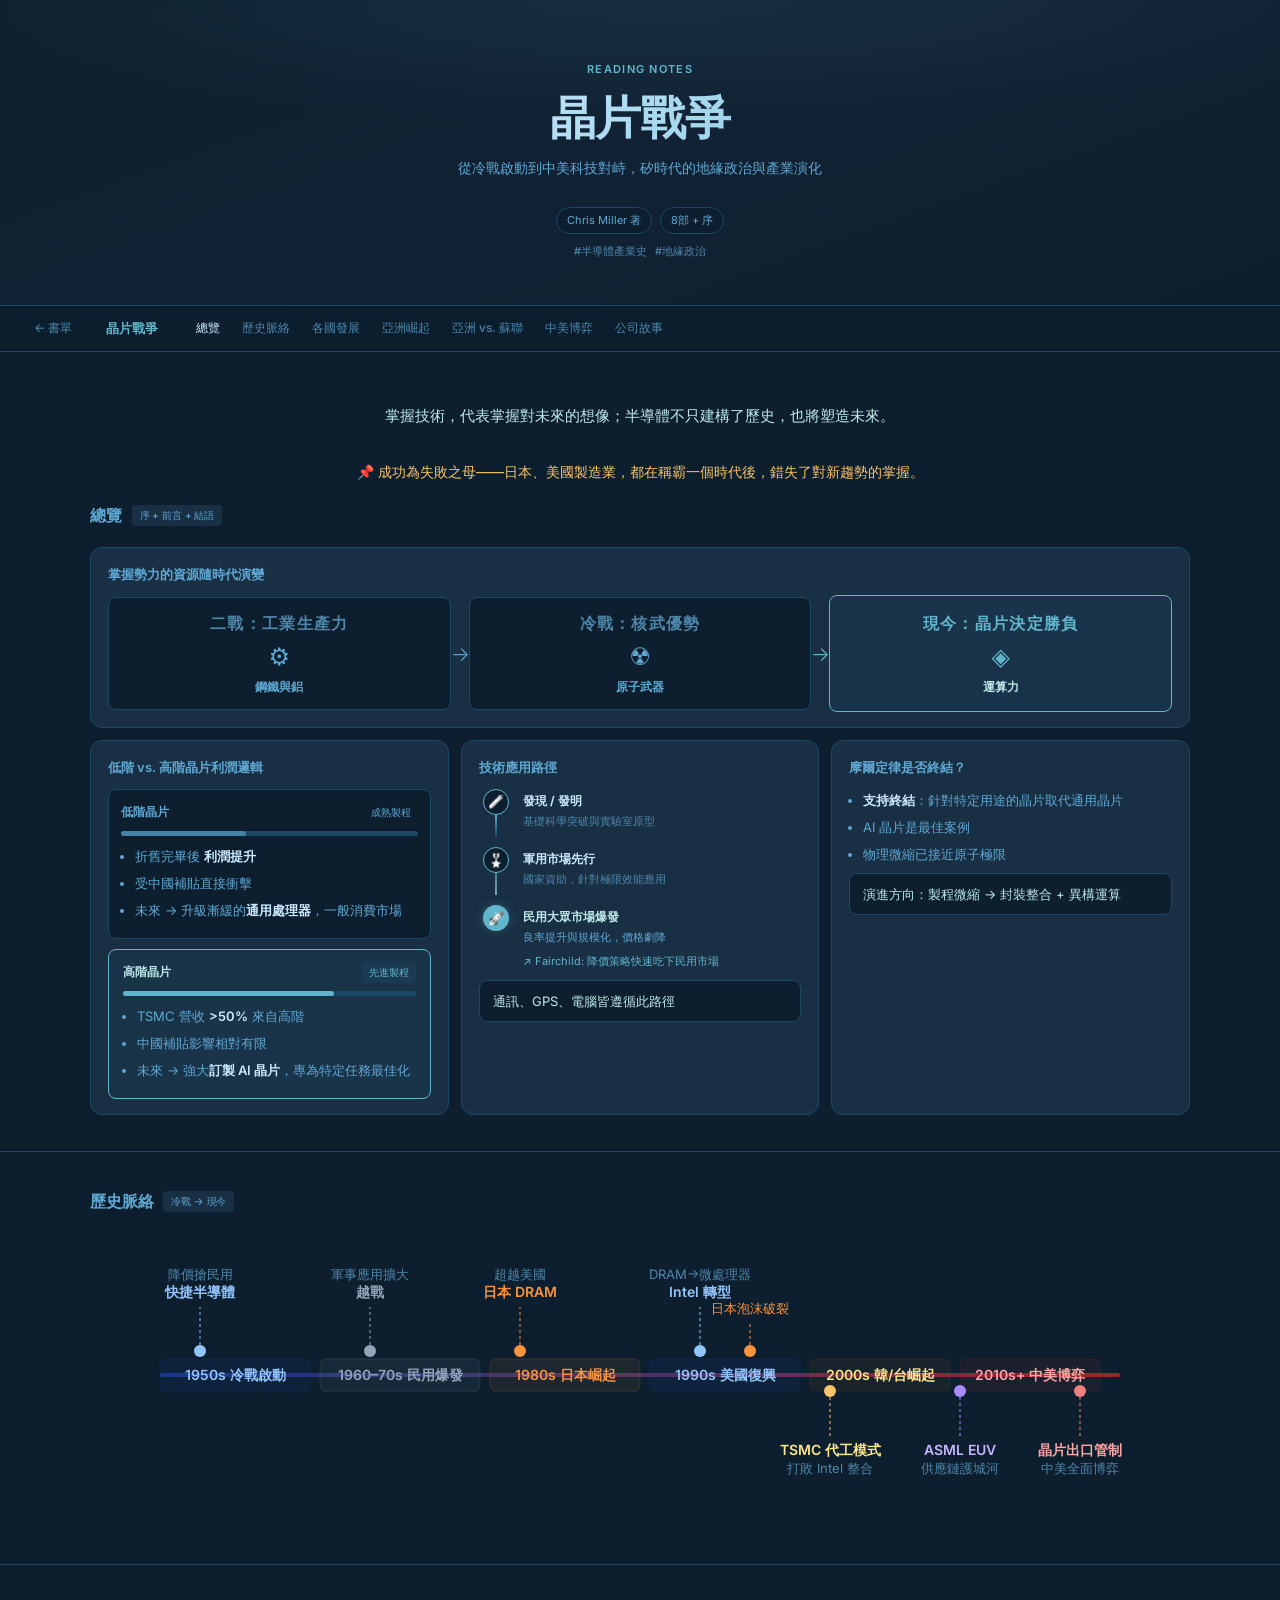
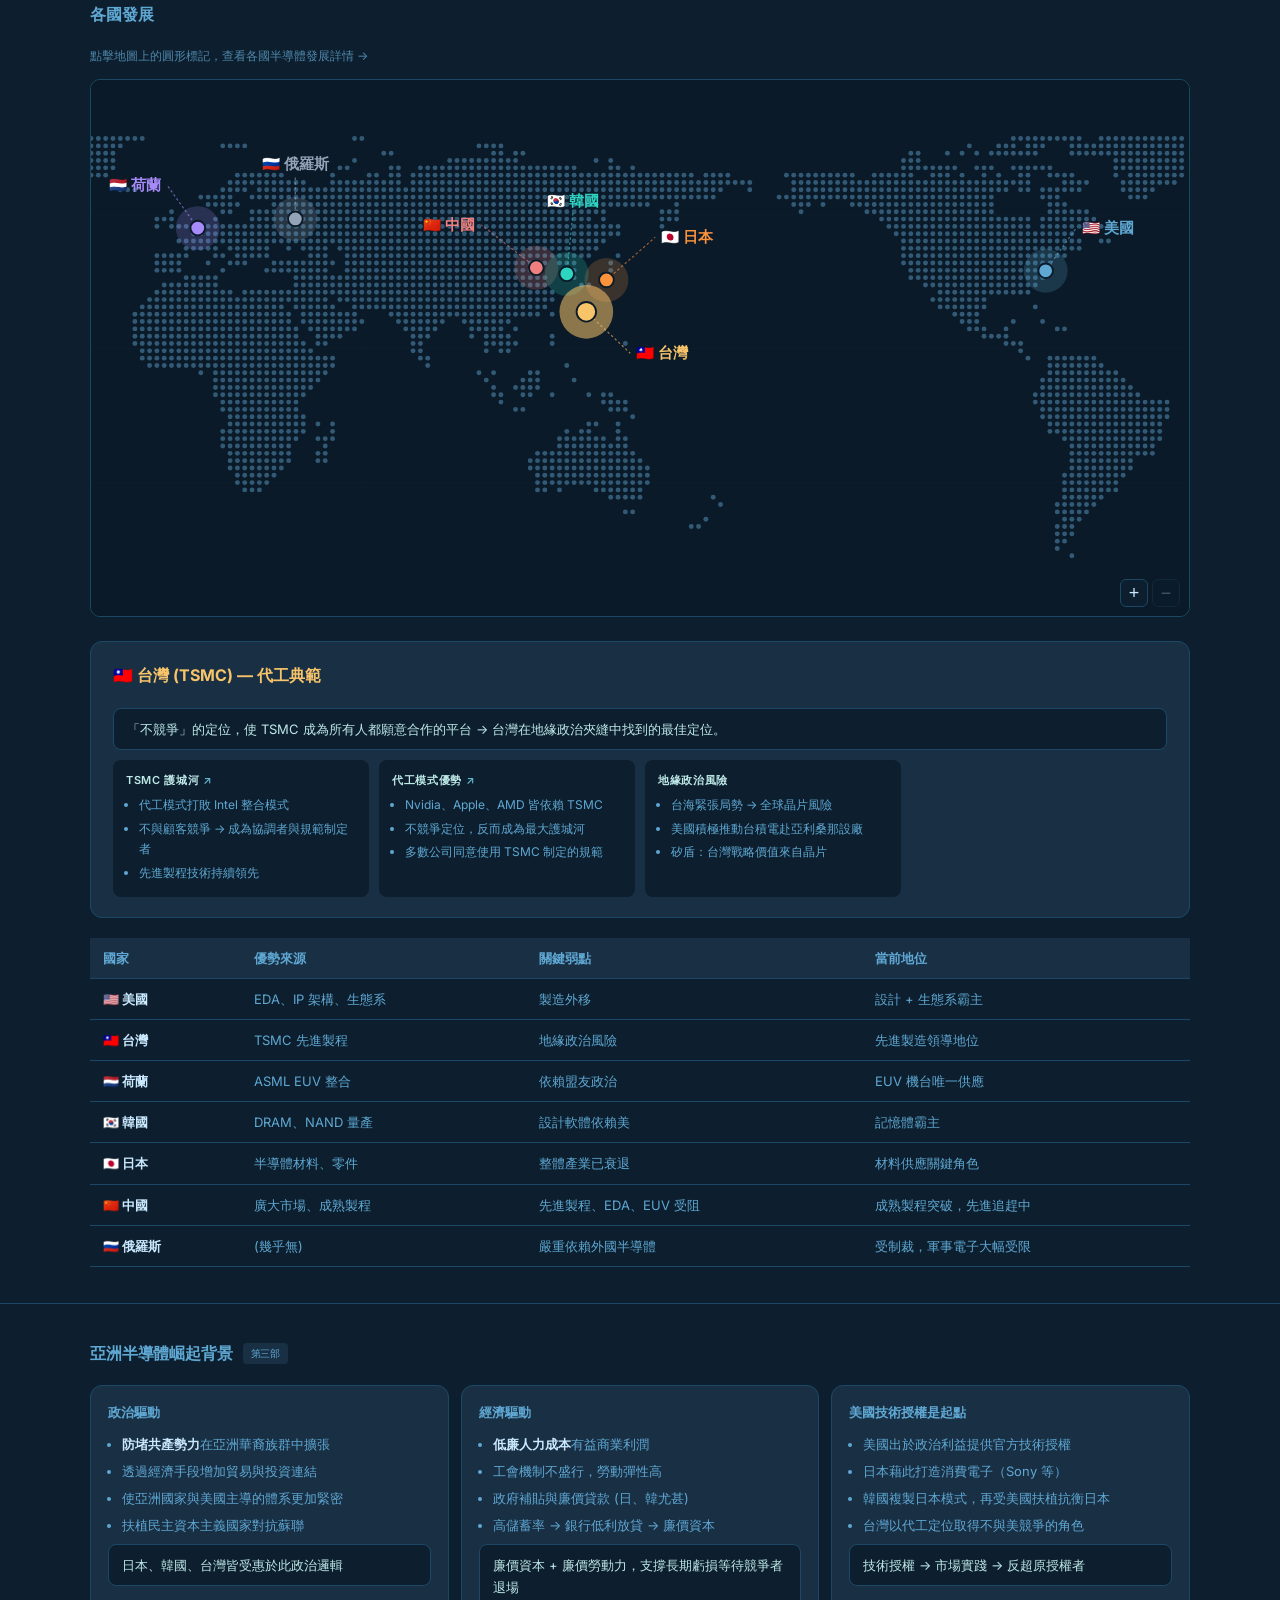
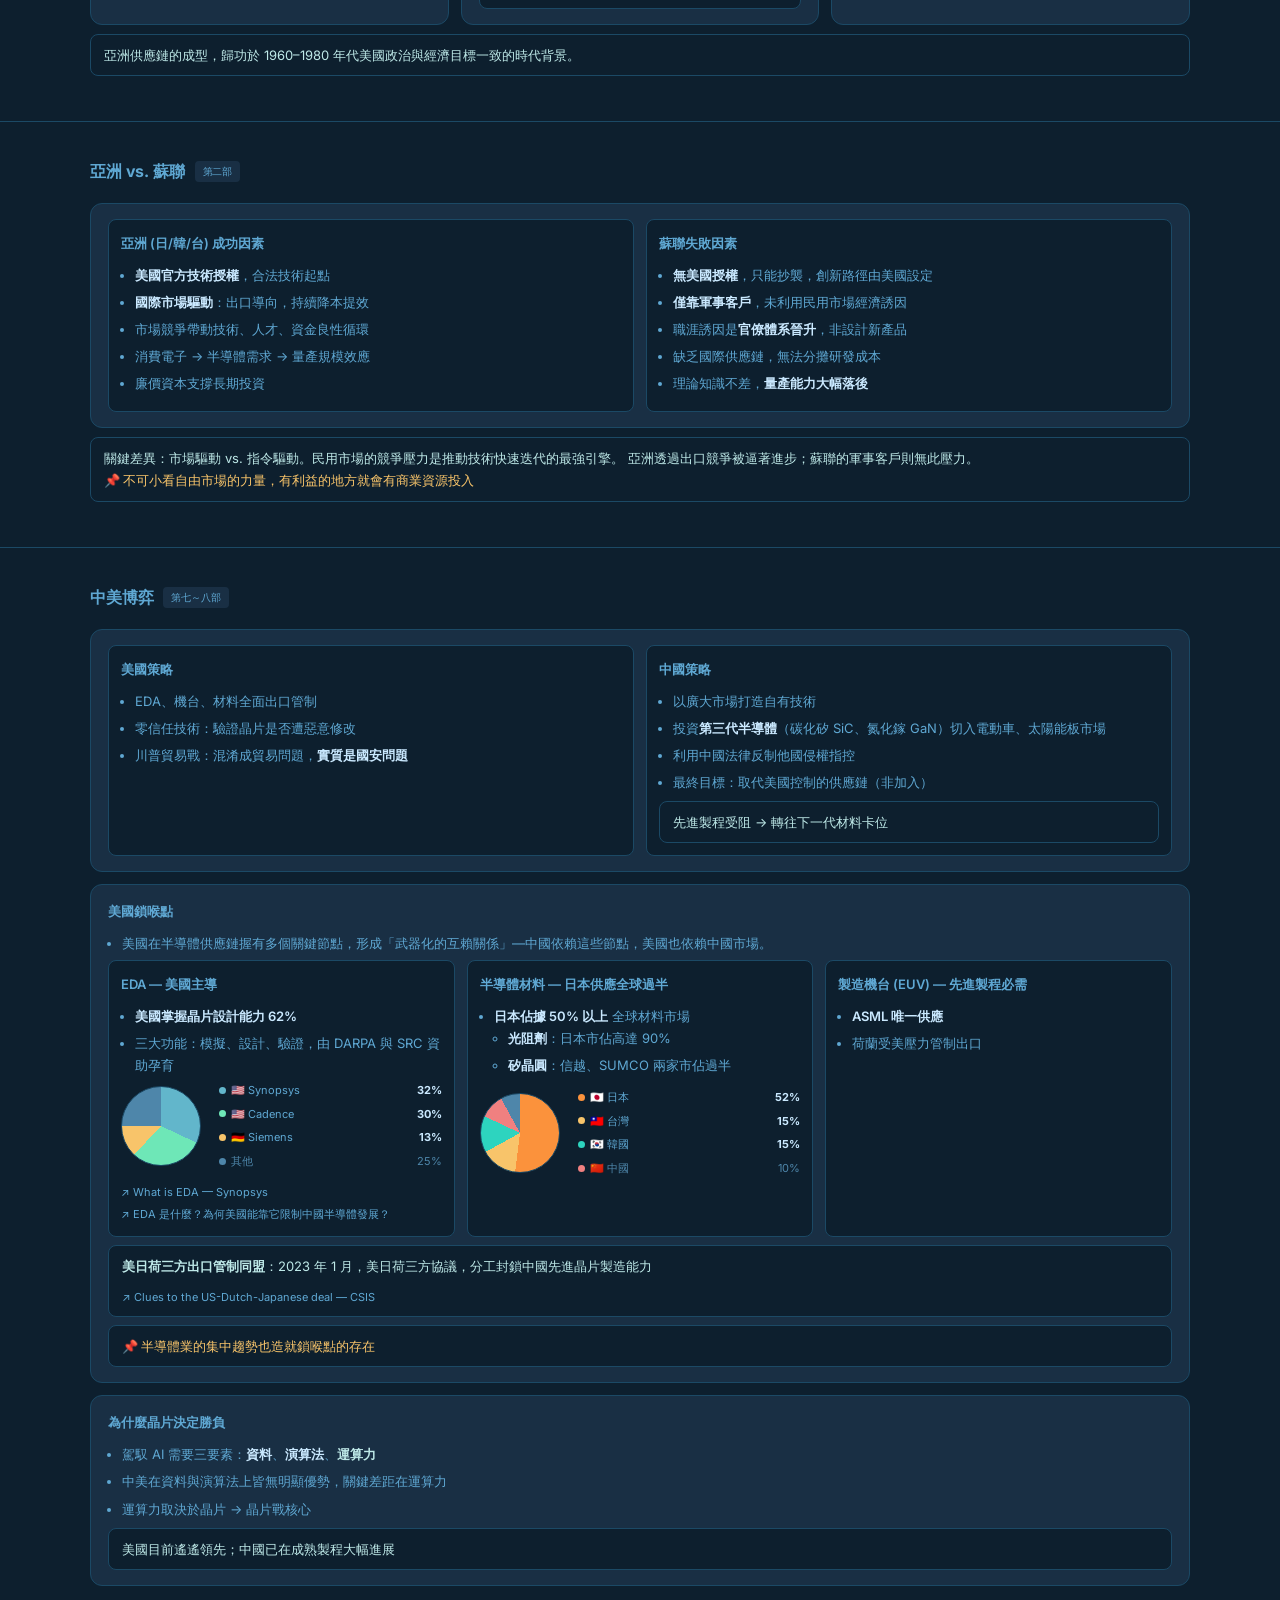
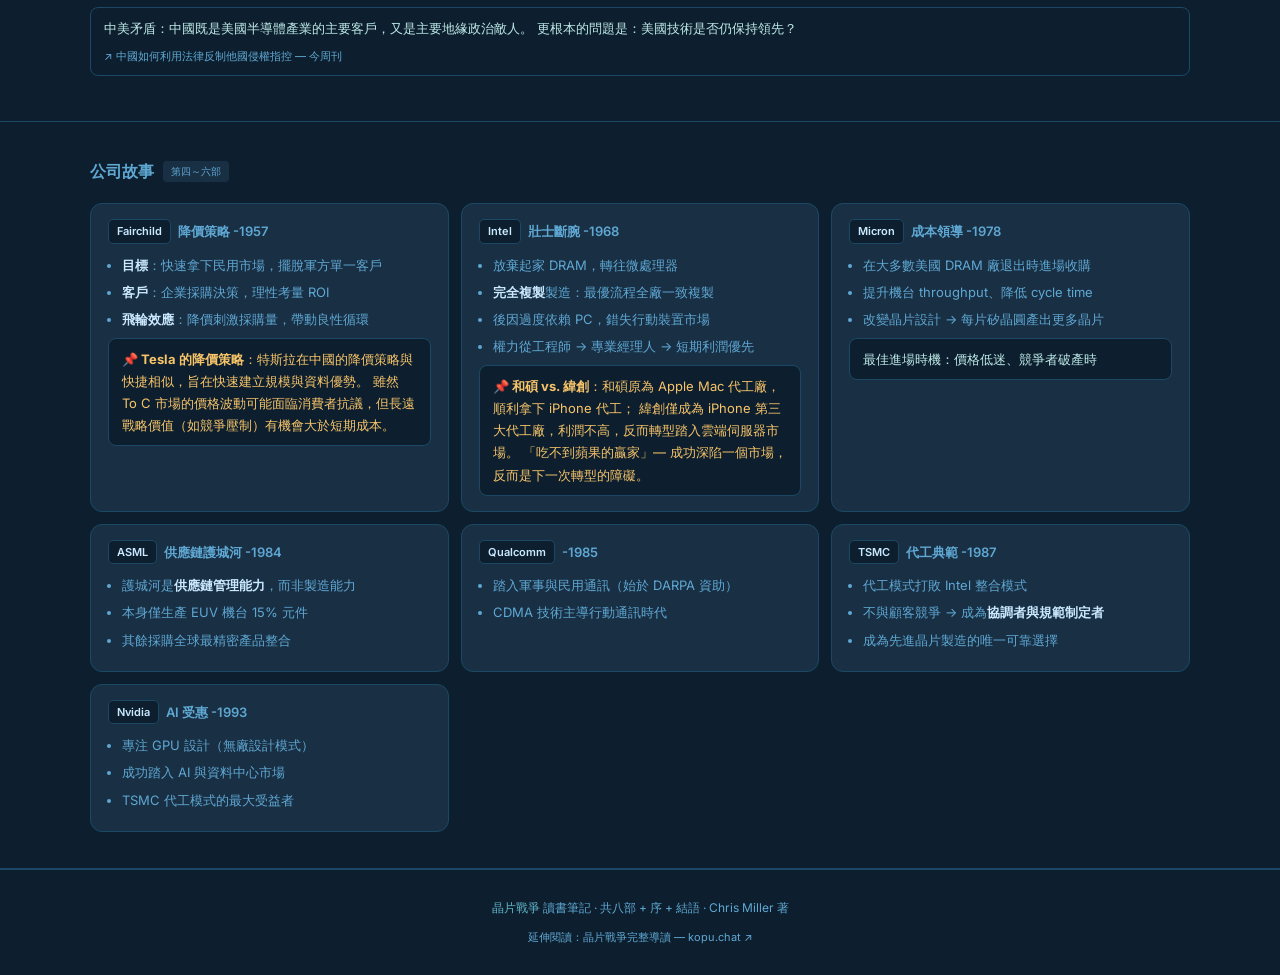
==== chip-war-notes/index.html @ e93a243c "Refactor chip-war inline styles: use inner-card, grid, remove compare classes - Replace style="backg" ====
<!DOCTYPE html>
<html lang="zh-TW">
<head>
<meta charset="UTF-8">
<meta name="viewport" content="width=device-width, initial-scale=1.0">
<title>晶片戰爭 — 閱讀筆記</title>
<link rel="icon" href="../assets/favicon.png" type="image/png">
<link rel="stylesheet" href="../notes.css">
<link rel="stylesheet" href="style.css">
</head>
<body>

<!-- HERO -->
<div class="hero">
  <div class="hero-eyebrow">Reading Notes</div>
  <h1>晶片戰爭</h1>
  <p class="hero-sub">從冷戰啟動到中美科技對峙，矽時代的地緣政治與產業演化</p>
  <div class="hero-tags">
    <span class="hero-tag">Chris Miller 著</span>
    <span class="hero-tag">8部 + 序</span>
  </div>
  <div class="hero-tags" style="margin-top:8px">
    <span class="hash-tag">半導體產業史</span>
    <span class="hash-tag">地緣政治</span>
  </div>
</div>

<!-- NAV -->
<nav id="nav">
  <a href="../" style="margin-right:12px;flex-shrink:0">← 書單</a>
  <a href="#" class="nav-brand">晶片戰爭</a>
  <a href="#overview">總覽</a>
  <a href="#timeline">歷史脈絡</a>
  <a href="#countries">各國發展</a>
  <a href="#asia-bg">亞洲崛起</a>
  <a href="#divide">亞洲 vs. 蘇聯</a>
  <a href="#uschina">中美博弈</a>
  <a href="#companies">公司故事</a>
</nav>

<!-- ① OVERVIEW -->
<section id="overview"><div class="si">
  <div class="insight"><p>掌握技術，代表掌握對未來的想像；半導體不只建構了歷史，也將塑造未來。</p></div>
  <div style="text-align:center;margin-bottom:18px"><span class="annotation">成功為失敗之母——日本、美國製造業，都在稱霸一個時代後，錯失了對新趨勢的掌握。</span></div>
  <h2>總覽 <span class="tag">序 + 前言 + 結語</span></h2>
  <div class="grid">
    <div class="card" style="grid-column:1/-1">
      <div class="card-title">掌握勢力的資源隨時代演變</div>
      <div style="display:grid;grid-template-columns:1fr 18px 1fr 18px 1fr;align-items:center;gap:0">
        <div class="card inner-card" style="text-align:center">
          <div style="font-size:16px;font-weight:700;letter-spacing:.08em;color:var(--text-dim);text-transform:uppercase;margin-bottom:8px">二戰：工業生產力</div>
          <div style="font-size:24px;color:var(--text);line-height:1;margin-bottom:8px">⚙&#xFE0E;</div>
          <div style="font-size:12px;font-weight:600;color:var(--text)">鋼鐵與鋁</div>
        </div>
        <div style="text-align:center;color:var(--text);font-size:20px;font-weight:300">→</div>
        <div class="card inner-card" style="text-align:center">
          <div style="font-size:16px;font-weight:700;letter-spacing:.08em;color:var(--text-dim);text-transform:uppercase;margin-bottom:8px">冷戰：核武優勢</div>
          <div style="font-size:24px;color:var(--text);line-height:1;margin-bottom:8px">☢&#xFE0E;</div>
          <div style="font-size:12px;font-weight:600;color:var(--text)">原子武器</div>
        </div>
        <div style="text-align:center;color:var(--accent);font-size:20px;font-weight:300">→</div>
        <div style="background:#1b496530;border:1px solid var(--accent);border-radius:8px;padding:14px 8px;text-align:center">
          <div style="font-size:16px;font-weight:700;letter-spacing:.08em;color:var(--accent);text-transform:uppercase;margin-bottom:8px">現今：晶片決定勝負</div>
          <div style="font-size:24px;color:var(--accent);line-height:1;margin-bottom:8px">◈</div>
          <div style="font-size:12px;font-weight:700;color:var(--highlight)">運算力</div>
        </div>
      </div>
    </div>
    <div class="card">
      <div class="card-title">低階 vs. 高階晶片利潤邏輯</div>
      <div style="display:flex;flex-direction:column;gap:10px">
        <div class="card inner-card">
          <div style="display:flex;justify-content:space-between;align-items:center;margin-bottom:8px">
            <span style="font-size:12px;font-weight:700;color:var(--text)">低階晶片</span>
            <span style="font-size:10px;background:var(--bg);color:var(--text);padding:2px 7px;border-radius:4px">成熟製程</span>
          </div>
          <div style="height:5px;background:var(--border);border-radius:3px;margin-bottom:9px">
            <div style="height:100%;width:42%;background:var(--text);border-radius:3px;opacity:.6"></div>
          </div>
          <ul>
            <li>折舊完畢後 <strong>利潤提升</strong></li>
            <li>受中國補貼直接衝擊</li>
            <li>未來 → 升級漸緩的<strong>通用處理器</strong>，一般消費市場</li>
          </ul>
        </div>
        <div style="background:#1b496528;border:1px solid var(--accent);border-radius:8px;padding:12px 14px">
          <div style="display:flex;justify-content:space-between;align-items:center;margin-bottom:8px">
            <span style="font-size:12px;font-weight:700;color:var(--highlight)">高階晶片</span>
            <span style="font-size:10px;background:#1b496550;color:var(--accent);padding:2px 7px;border-radius:4px">先進製程</span>
          </div>
          <div style="height:5px;background:var(--border);border-radius:3px;margin-bottom:9px">
            <div style="height:100%;width:72%;background:var(--accent);border-radius:3px"></div>
          </div>
          <ul>
            <li>TSMC 營收 <strong>&gt;50%</strong> 來自高階</li>
            <li>中國補貼影響相對有限</li>
            <li>未來 → 強大<strong>訂製 AI 晶片</strong>，專為特定任務最佳化</li>
          </ul>
        </div>
      </div>
    </div>
    <div class="card">
      <div class="card-title">技術應用路徑</div>
      <div style="display: flex; flex-direction: column; padding-left: 4px;">
        <!-- Step 1 -->
        <div style="display: flex; gap: 14px;">
          <div style="display: flex; flex-direction: column; align-items: center;">
            <div style="width: 26px; height: 26px; border-radius: 50%; background: var(--bg); border: 1.5px solid var(--accent); display: flex; align-items: center; justify-content: center; font-size: 13px; z-index: 1;"><span class="em">🧪</span></div>
            <div style="width: 2px; height: 24px; background: linear-gradient(to bottom, var(--accent), var(--border)); margin: -2px 0;"></div>
          </div>
          <div style="padding-bottom: 16px; padding-top: 2px;">
            <div style="font-size: 12px; font-weight: 700; color: var(--text-bright);">發現 / 發明</div>
            <div style="font-size: 11px; color: var(--text-dim); margin-top: 1px;">基礎科學突破與實驗室原型</div>
          </div>
        </div>
        <!-- Step 2 -->
        <div style="display: flex; gap: 14px;">
          <div style="display: flex; flex-direction: column; align-items: center;">
            <div style="width: 26px; height: 26px; border-radius: 50%; background: var(--bg); border: 1.5px solid var(--accent); display: flex; align-items: center; justify-content: center; font-size: 13px; z-index: 1;"><span class="em">🎖️</span></div>
            <div style="width: 2px; height: 24px; background: linear-gradient(to bottom, var(--accent), var(--highlight)); opacity: 0.6; margin: -2px 0;"></div>
          </div>
          <div style="padding-bottom: 16px; padding-top: 2px;">
            <div style="font-size: 12px; font-weight: 700; color: var(--text-bright);">軍用市場先行</div>
            <div style="font-size: 11px; color: var(--text-dim); margin-top: 1px;">國家資助，針對極限效能應用</div>
          </div>
        </div>
        <!-- Step 3 -->
        <div style="display: flex; gap: 14px;">
          <div style="display: flex; flex-direction: column; align-items: center;">
            <div style="width: 26px; height: 26px; border-radius: 50%; background: var(--accent); color: var(--bg); display: flex; align-items: center; justify-content: center; font-size: 13px; z-index: 1; box-shadow: 0 0 10px rgba(98, 182, 203, 0.3);"><span class="em">🚀</span></div>
          </div>
          <div style="padding-top: 2px;">
            <div style="font-size: 12px; font-weight: 700; color: var(--highlight);">民用大眾市場爆發</div>
            <div style="font-size: 11px; color: var(--text); margin-top: 1px;">良率提升與規模化，價格劇降</div>
            <a href="#companies" onclick="event.preventDefault();document.getElementById('companies').scrollIntoView({behavior:'smooth'})" style="font-size:11px;color:var(--accent);text-decoration:none;display:inline-block;margin-top:5px" onmouseover="this.style.opacity='0.7'" onmouseout="this.style.opacity='1'">↗ Fairchild: 降價策略快速吃下民用市場</a>
          </div>
        </div>
      </div>
      <div class="callout">通訊、GPS、電腦皆遵循此路徑</div>
    </div>
    <div class="card">
      <div class="card-title">摩爾定律是否終結？</div>
      <ul>
        <li><strong>支持終結</strong>：針對特定用途的晶片取代通用晶片</li>
        <li>AI 晶片是最佳案例</li>
        <li>物理微縮已接近原子極限</li>
      </ul>
      <div class="callout">演進方向：製程微縮 → 封裝整合 + 異構運算</div>
    </div>
  </div>
</div></section>

<!-- ② TIMELINE -->
<section id="timeline"><div class="si">
  <h2>歷史脈絡 <span class="tag">冷戰 → 現今</span></h2>
  <div id="timeline-container" class="svg-wrap" style="text-align: center; min-height: 200px;">
    <span style="color: var(--text-dim);">Loading Timeline...</span>
  </div>
</div></section>

<!-- ③ COUNTRIES MAP -->
<section id="countries"><div class="si">
  <h2>各國發展</h2>
  <p style="color:var(--text-dim);font-size:12px;margin-bottom:12px">點擊地圖上的圓形標記，查看各國半導體發展詳情 →</p>

  <div style="display: flex; flex-direction: column; gap: 24px;">
    <!-- WORLD MAP SVG -->
    <div style="position: relative;">
      <div id="map-container" style="width: 100%; min-height: 200px; display: flex; justify-content: center; align-items: center;">
        <span style="color: var(--text-dim);">Loading Map...</span>
      </div>
      <div id="map-zoom-ctrl">
        <button class="map-zoom-btn" id="map-zoom-reset" title="還原" style="display:none; font-size:13px;">↺</button>
        <button class="map-zoom-btn" id="map-zoom-in" title="放大">+</button>
        <button class="map-zoom-btn" id="map-zoom-out" title="縮小" disabled>−</button>
      </div>
    </div>

    <!-- INFO PANEL -->
    <div class="card" id="info-panel" style="margin-top:0;display:block;padding:20px 22px;">
      <div style="display:flex;align-items:center;justify-content:space-between;margin-bottom:10px;">
        <div id="info-title" style="font-size:16px;font-weight:700;display:flex;align-items:center;gap:10px;"></div>
      </div>
      <div class="grid" id="info-body" style="grid-template-columns:repeat(auto-fill,minmax(220px,1fr));gap:10px;"></div>
    </div>
  </div>

  <script>
    fetch('timeline.svg?v=5')
      .then(res => {
        if (!res.ok) throw new Error('Status: ' + res.status);
        return res.text();
      })
      .then(svg => {
        const container = document.getElementById('timeline-container');
        container.innerHTML = svg;
        container.style.minHeight = 'auto';
      })
      .catch(err => {
        document.getElementById('timeline-container').innerHTML = '<span style="color: var(--danger);">無法載入時間軸: ' + err.message + '</span>';
        console.error('Error loading timeline SVG:', err);
      });

    fetch('world-map.svg')
      .then(res => res.text())
      .then(svg => {
        const container = document.getElementById('map-container');
        container.innerHTML = svg;
        container.style.minHeight = 'auto';
        container.style.display = 'block';

        const svgEl = container.querySelector('svg');
        svgEl.style.width = '100%';
        svgEl.style.height = 'auto';

        const ORIG = { x: 0, y: 0, w: 900, h: 440 };
        let vb = { ...ORIG };
        let mapZoom = 1;
        const MAP_MAX_ZOOM = 4;

        document.getElementById('map-zoom-ctrl').style.display = 'flex';

        function clamp() {
          vb.x = Math.max(ORIG.x, Math.min(ORIG.x + ORIG.w - vb.w, vb.x));
          vb.y = Math.max(ORIG.y, Math.min(ORIG.y + ORIG.h - vb.h, vb.y));
        }

        function commitVB() {
          svgEl.setAttribute('viewBox', `${vb.x} ${vb.y} ${vb.w} ${vb.h}`);
          document.getElementById('map-zoom-in').disabled = mapZoom >= MAP_MAX_ZOOM;
          document.getElementById('map-zoom-out').disabled = mapZoom <= 1;
          document.getElementById('map-zoom-reset').style.display = mapZoom > 1 ? 'flex' : 'none';
        }

        function toSVG(clientX, clientY) {
          const r = svgEl.getBoundingClientRect();
          return {
            x: vb.x + (clientX - r.left) / r.width * vb.w,
            y: vb.y + (clientY - r.top) / r.height * vb.h
          };
        }

        function zoomAt(newZoom, fx, fy) {
          newZoom = Math.min(MAP_MAX_ZOOM, Math.max(1, newZoom));
          const nw = ORIG.w / newZoom, nh = ORIG.h / newZoom;
          const rx = (fx - vb.x) / vb.w, ry = (fy - vb.y) / vb.h;
          vb = { x: fx - rx * nw, y: fy - ry * nh, w: nw, h: nh };
          clamp();
          mapZoom = newZoom;
          commitVB();
        }

        function center() { return { x: vb.x + vb.w / 2, y: vb.y + vb.h / 2 }; }

        document.getElementById('map-zoom-in').onclick = () => { const c = center(); zoomAt(mapZoom * 1.5, c.x, c.y); };
        document.getElementById('map-zoom-out').onclick = () => { const c = center(); zoomAt(mapZoom / 1.5, c.x, c.y); };
        document.getElementById('map-zoom-reset').onclick = () => { vb = { ...ORIG }; mapZoom = 1; commitVB(); };

        // Mouse drag to pan
        let drag = null;
        svgEl.addEventListener('mousedown', e => { drag = { cx: e.clientX, cy: e.clientY, vb: { ...vb } }; e.preventDefault(); });
        window.addEventListener('mousemove', e => {
          if (!drag) return;
          const r = svgEl.getBoundingClientRect();
          vb.x = drag.vb.x - (e.clientX - drag.cx) / r.width * vb.w;
          vb.y = drag.vb.y - (e.clientY - drag.cy) / r.height * vb.h;
          clamp(); commitVB();
        });
        window.addEventListener('mouseup', () => { drag = null; });

        // Ctrl+scroll to zoom on desktop
        svgEl.addEventListener('wheel', e => {
          if (!e.ctrlKey) return;
          e.preventDefault();
          const pt = toSVG(e.clientX, e.clientY);
          zoomAt(mapZoom * (e.deltaY < 0 ? 1.15 : 1 / 1.15), pt.x, pt.y);
        }, { passive: false });

        // Touch: pinch-to-zoom + single-finger pan when zoomed
        let lastTouches = null;
        svgEl.addEventListener('touchstart', e => {
          lastTouches = Array.from(e.touches).map(t => ({ x: t.clientX, y: t.clientY }));
        }, { passive: true });
        svgEl.addEventListener('touchmove', e => {
          const ts = Array.from(e.touches).map(t => ({ x: t.clientX, y: t.clientY }));
          if (ts.length === 2 && lastTouches && lastTouches.length === 2) {
            e.preventDefault();
            const oldD = Math.hypot(lastTouches[0].x - lastTouches[1].x, lastTouches[0].y - lastTouches[1].y);
            const newD = Math.hypot(ts[0].x - ts[1].x, ts[0].y - ts[1].y);
            const mid = toSVG((ts[0].x + ts[1].x) / 2, (ts[0].y + ts[1].y) / 2);
            zoomAt(mapZoom * newD / oldD, mid.x, mid.y);
          } else if (ts.length === 1 && lastTouches && lastTouches.length === 1 && mapZoom > 1) {
            e.preventDefault();
            const r = svgEl.getBoundingClientRect();
            vb.x -= (ts[0].x - lastTouches[0].x) / r.width * vb.w;
            vb.y -= (ts[0].y - lastTouches[0].y) / r.height * vb.h;
            clamp(); commitVB();
          }
          lastTouches = ts;
        }, { passive: false });
        svgEl.addEventListener('touchend', e => {
          lastTouches = Array.from(e.touches).map(t => ({ x: t.clientX, y: t.clientY }));
        }, { passive: true });

        setTimeout(() => typeof showCountry === 'function' ? showCountry('taiwan', true) : null, 50);
      })
      .catch(err => {
        document.getElementById('map-container').innerHTML = '<span style="color: var(--danger);">請使用本地伺服器 (如 Live Server) 來載入地圖 SVG 檔案以解決 CORS 問題。</span>';
        console.error('Error loading SVG:', err);
      });
  </script>

  <table style="margin-top:20px">
    <tr><th>國家</th><th>優勢來源</th><th>關鍵弱點</th><th>當前地位</th></tr>
    <tr><td><strong>🇺🇸 美國</strong></td><td>EDA、IP 架構、生態系</td><td>製造外移</td><td>設計 + 生態系霸主</td></tr>
    <tr><td><strong>🇹🇼 台灣</strong></td><td>TSMC 先進製程</td><td>地緣政治風險</td><td>先進製造領導地位</td></tr>
    <tr><td><strong>🇳🇱 荷蘭</strong></td><td>ASML EUV 整合</td><td>依賴盟友政治</td><td>EUV 機台唯一供應</td></tr>
    <tr><td><strong>🇰🇷 韓國</strong></td><td>DRAM、NAND 量產</td><td>設計軟體依賴美</td><td>記憶體霸主</td></tr>
    <tr><td><strong>🇯🇵 日本</strong></td><td>半導體材料、零件</td><td>整體產業已衰退</td><td>材料供應關鍵角色</td></tr>
    <tr><td><strong>🇨🇳 中國</strong></td><td>廣大市場、成熟製程</td><td>先進製程、EDA、EUV 受阻</td><td>成熟製程突破，先進追趕中</td></tr>
    <tr><td><strong>🇷🇺 俄羅斯</strong></td><td>(幾乎無)</td><td>嚴重依賴外國半導體</td><td>受制裁，軍事電子大幅受限</td></tr>
  </table>
</div></section>

<!-- ④ ASIA BACKGROUND -->
<section id="asia-bg"><div class="si">
  <h2>亞洲半導體崛起背景 <span class="tag">第三部</span></h2>
  <div class="grid">
    <div class="card">
      <div class="card-title">政治驅動</div>
      <ul>
        <li><strong>防堵共產勢力</strong>在亞洲華裔族群中擴張</li>
        <li>透過經濟手段增加貿易與投資連結</li>
        <li>使亞洲國家與美國主導的體系更加緊密</li>
        <li>扶植民主資本主義國家對抗蘇聯</li>
      </ul>
      <div class="callout">日本、韓國、台灣皆受惠於此政治邏輯</div>
    </div>
    <div class="card">
      <div class="card-title">經濟驅動</div>
      <ul>
        <li><strong>低廉人力成本</strong>有益商業利潤</li>
        <li>工會機制不盛行，勞動彈性高</li>
        <li>政府補貼與廉價貸款 (日、韓尤甚)</li>
        <li>高儲蓄率 → 銀行低利放貸 → 廉價資本</li>
      </ul>
      <div class="callout">廉價資本 + 廉價勞動力，支撐長期虧損等待競爭者退場</div>
    </div>
    <div class="card">
      <div class="card-title">美國技術授權是起點</div>
      <ul>
        <li>美國出於政治利益提供官方技術授權</li>
        <li>日本藉此打造消費電子（Sony 等）</li>
        <li>韓國複製日本模式，再受美國扶植抗衡日本</li>
        <li>台灣以代工定位取得不與美競爭的角色</li>
      </ul>
      <div class="callout">技術授權 → 市場實踐 → 反超原授權者</div>
    </div>
  </div>
  <div class="callout">亞洲供應鏈的成型，歸功於 1960–1980 年代美國政治與經濟目標一致的時代背景。</div>
</div></section>

<!-- ⑤ DIVIDE -->
<section id="divide"><div class="si">
  <h2>亞洲 vs. 蘇聯 <span class="tag">第二部</span></h2>
  <div class="card">
    <div class="grid">
      <div class="card inner-card">
        <div class="card-title">亞洲 (日/韓/台) 成功因素</div>
        <ul>
          <li><strong>美國官方技術授權</strong>，合法技術起點</li>
          <li><strong>國際市場驅動</strong>：出口導向，持續降本提效</li>
          <li>市場競爭帶動技術、人才、資金良性循環</li>
          <li>消費電子 → 半導體需求 → 量產規模效應</li>
          <li>廉價資本支撐長期投資</li>
        </ul>
      </div>
      <div class="card inner-card">
        <div class="card-title">蘇聯失敗因素</div>
        <ul>
          <li><strong>無美國授權</strong>，只能抄襲，創新路徑由美國設定</li>
          <li><strong>僅靠軍事客戶</strong>，未利用民用市場經濟誘因</li>
          <li>職涯誘因是<strong>官僚體系晉升</strong>，非設計新產品</li>
          <li>缺乏國際供應鏈，無法分攤研發成本</li>
          <li>理論知識不差，<strong>量產能力大幅落後</strong></li>
        </ul>
      </div>
    </div>
  </div>
  <div class="callout">
    關鍵差異：市場驅動 vs. 指令驅動。民用市場的競爭壓力是推動技術快速迭代的最強引擎。
    亞洲透過出口競爭被逼著進步；蘇聯的軍事客戶則無此壓力。
    <br><span class="annotation">不可小看自由市場的力量，有利益的地方就會有商業資源投入</span>
  </div>
</div></section>

<!-- ⑥ US-CHINA -->
<section id="uschina"><div class="si">
  <h2>中美博弈 <span class="tag">第七～八部</span></h2>

  <div class="grid">

  <!-- 中美策略對比 -->
  <div class="card" style="grid-column:1/-1">
    <div class="grid">
      <div class="card inner-card">
        <div class="card-title">美國策略</div>
        <ul>
          <li>EDA、機台、材料全面出口管制</li>
          <li>零信任技術：驗證晶片是否遭惡意修改</li>
          <li>川普貿易戰：混淆成貿易問題，<strong>實質是國安問題</strong></li>
        </ul>
      </div>
      <div class="card inner-card">
        <div class="card-title">中國策略</div>
        <ul>
          <li>以廣大市場打造自有技術</li>
          <li>投資<strong>第三代半導體</strong>（碳化矽 SiC、氮化鎵 GaN）切入電動車、太陽能板市場</li>
          <li>利用中國法律反制他國侵權指控</li>
          <li>最終目標：取代美國控制的供應鏈（非加入）</li>
        </ul>
        <div class="callout">先進製程受阻 → 轉往下一代材料卡位</div>
      </div>
    </div>
  </div>

  <!-- 美國鎖喉點 -->
  <div class="card" style="grid-column:1/-1">
    <div class="card-title">美國鎖喉點</div>
    <ul>
      <li>美國在半導體供應鏈握有多個關鍵節點，形成「武器化的互賴關係」—中國依賴這些節點，美國也依賴中國市場。</li>
    </ul>
    <!-- 材料 + EDA + EUV 同一列 -->
    <div class="grid" style="margin:0; grid-template-columns: repeat(auto-fit, minmax(240px, 1fr)); gap: 12px;">

      <!-- EDA -->
      <div class="card inner-card">
        <div class="card-title">EDA — 美國主導</div>
        <ul>
          <li><strong>美國掌握晶片設計能力 62%</strong></li>
          <li>三大功能：模擬、設計、驗證，由 DARPA 與 SRC 資助孕育</li>
        </ul>
        <div style="display: flex; gap: 18px; align-items: center; margin-bottom: 12px;">
          <div style="width: 80px; height: 80px; border-radius: 50%; background: conic-gradient(var(--accent) 0% 32%, #6ee7b7 32% 62%, var(--warning) 62% 75%, var(--text-dim) 75% 100%); flex-shrink: 0; border: 1px solid var(--border);"></div>
          <div style="display: flex; flex-direction: column; gap: 5px; flex-grow: 1; min-width: 0;">
            <div style="display: flex; justify-content: space-between; align-items: center; font-size: 11px;">
              <span style="display: flex; align-items: center; gap: 5px; color: var(--text);"><span style="width: 7px; height: 7px; border-radius: 50%; background: var(--accent);"></span>🇺🇸 Synopsys</span>
              <strong style="color: var(--text-bright);">32%</strong>
            </div>
            <div style="display: flex; justify-content: space-between; align-items: center; font-size: 11px;">
              <span style="display: flex; align-items: center; gap: 5px; color: var(--text);"><span style="width: 7px; height: 7px; border-radius: 50%; background: #6ee7b7;"></span>🇺🇸 Cadence</span>
              <strong style="color: var(--text-bright);">30%</strong>
            </div>
            <div style="display: flex; justify-content: space-between; align-items: center; font-size: 11px;">
              <span style="display: flex; align-items: center; gap: 5px; color: var(--text);"><span style="width: 7px; height: 7px; border-radius: 50%; background: var(--warning);"></span>🇩🇪 Siemens</span>
              <strong style="color: var(--text-bright);">13%</strong>
            </div>
            <div style="display: flex; justify-content: space-between; align-items: center; font-size: 11px;">
              <span style="display: flex; align-items: center; gap: 5px; color: var(--text-dim);"><span style="width: 7px; height: 7px; border-radius: 50%; background: var(--text-dim);"></span>其他</span>
              <span style="color: var(--text-dim);">25%</span>
            </div>
          </div>
        </div>
        <div style="margin-top:10px;display:flex;flex-direction:column;gap:4px">
          <a href="https://www.synopsys.com/glossary/what-is-electronic-design-automation.html" target="_blank" rel="noopener" style="font-size:11px;color:var(--text);text-decoration:none" onmouseover="this.style.color='var(--accent)'" onmouseout="this.style.color='var(--text)'">↗ What is EDA — Synopsys</a>
          <a href="https://tw.news.yahoo.com/news/eda-%E6%98%AF%E4%BB%80%E9%BA%BC%EF%BC%9F%E7%82%BA%E4%BD%95%E7%BE%8E%E5%9C%8B%E8%83%BD%E9%9D%A0%E5%AE%83%E4%BE%86%E9%99%90%E5%88%B6%E4%B8%AD%E5%9C%8B%E7%9A%84%E5%8D%8A%E5%B0%8E%E9%AB%94%E7%99%BC%E5%B1%95%EF%BC%9F-074814513.html" target="_blank" rel="noopener" style="font-size:11px;color:var(--text);text-decoration:none" onmouseover="this.style.color='var(--accent)'" onmouseout="this.style.color='var(--text)'">↗ EDA 是什麼？為何美國能靠它限制中國半導體發展？</a>
        </div>
      </div>

      <!-- 半導體材料 -->
      <div class="inner-card">
        <div class="card-title">半導體材料 — 日本供應全球過半</div>
        <ul>
          <li><strong>日本佔據 50% 以上</strong> 全球材料市場
            <ul>
              <li><strong>光阻劑</strong>：日本市佔高達 90%</li>
              <li><strong>矽晶圓</strong>：信越、SUMCO 兩家市佔過半</li>
            </ul>
          </li>
        </ul>
        <div style="display: flex; gap: 18px; align-items: center; margin: 12px 0;">
          <div style="width: 80px; height: 80px; border-radius: 50%; background: conic-gradient(#fb923c 0% 52%, #f8c46a 52% 67%, #2dd4bf 67% 82%, #f08080 82% 92%, var(--text-dim) 92% 100%); flex-shrink: 0; border: 1px solid var(--border);"></div>
          <div style="display: flex; flex-direction: column; gap: 5px; flex-grow: 1; min-width: 0;">
            <div style="display: flex; justify-content: space-between; align-items: center; font-size: 11px;">
              <span style="display: flex; align-items: center; gap: 5px; color: var(--text);"><span style="width: 7px; height: 7px; border-radius: 50%; background: #fb923c;"></span>🇯🇵 日本</span>
              <strong style="color: var(--text-bright);">52%</strong>
            </div>
            <div style="display: flex; justify-content: space-between; align-items: center; font-size: 11px;">
              <span style="display: flex; align-items: center; gap: 5px; color: var(--text);"><span style="width: 7px; height: 7px; border-radius: 50%; background: #f8c46a;"></span>🇹🇼 台灣</span>
              <strong style="color: var(--text-bright);">15%</strong>
            </div>
            <div style="display: flex; justify-content: space-between; align-items: center; font-size: 11px;">
              <span style="display: flex; align-items: center; gap: 5px; color: var(--text);"><span style="width: 7px; height: 7px; border-radius: 50%; background: #2dd4bf;"></span>🇰🇷 韓國</span>
              <strong style="color: var(--text-bright);">15%</strong>
            </div>
            <div style="display: flex; justify-content: space-between; align-items: center; font-size: 11px;">
              <span style="display: flex; align-items: center; gap: 5px; color: var(--text-dim);"><span style="width: 7px; height: 7px; border-radius: 50%; background: #f08080;"></span>🇨🇳 中國</span>
              <span style="color: var(--text-dim);">10%</span>
            </div>
          </div>
        </div>
      </div>

      <!-- 製造機台 (EUV) -->
      <div class="inner-card">
        <div class="card-title">製造機台 (EUV) — 先進製程必需</div>
        <ul>
          <li><strong>ASML 唯一供應</strong></li>
          <li>荷蘭受美壓力管制出口</li>
        </ul>
      </div>
    </div>

    <!-- 美日荷三方出口管制同盟 -->
    <div class="callout">
      <strong>美日荷三方出口管制同盟</strong>：2023 年 1 月，美日荷三方協議，分工封鎖中國先進晶片製造能力
      <div style="margin-top:8px">
        <a href="https://www.csis.org/analysis/clues-us-dutch-japanese-semiconductor-export-controls-deal-are-hiding-plain-sight" target="_blank" rel="noopener" style="font-size:11px;color:var(--text);text-decoration:none" onmouseover="this.style.color='var(--accent)'" onmouseout="this.style.color='var(--text)'">↗ Clues to the US-Dutch-Japanese deal — CSIS</a>
      </div>
    </div>

    <div class="callout"><span class="annotation">半導體業的集中趨勢也造就鎖喉點的存在</span></div>
  </div>

  <!-- AI 三要素：為何運算力是核心 -->
  <div class="card" style="grid-column:1/-1">
    <div class="card-title">為什麼晶片決定勝負</div>
    <ul>
      <li>駕馭 AI 需要三要素：<strong>資料</strong>、<strong>演算法</strong>、<strong style="color:var(--highlight)">運算力</strong></li>
      <li>中美在資料與演算法上皆無明顯優勢，關鍵差距在運算力</li>
      <li>運算力取決於晶片 → 晶片戰核心</li>
    </ul>
    <div class="callout">美國目前遙遙領先；中國已在成熟製程大幅進展</div>
  </div>
  <div class="callout" style="grid-column:1/-1">
    <div>中美矛盾：中國既是美國半導體產業的主要客戶，又是主要地緣政治敵人。
    更根本的問題是：美國技術是否仍保持領先？</div>
    <a href="https://www.businesstoday.com.tw/article/category/183015/post/202301100021/"
       target="_blank" rel="noopener"
       style="font-size:11px;color:var(--text);text-decoration:none;display:inline-block;margin-top:8px"
       onmouseover="this.style.color='var(--accent)'"
       onmouseout="this.style.color='var(--text)'">↗ 中國如何利用法律反制他國侵權指控 — 今周刊</a>
  </div>

  </div><!-- /grid -->
</div></section>

<!-- ⑦ COMPANIES -->
<section id="companies"><div class="si">
  <h2>公司故事 <span class="tag">第四～六部</span></h2>
  <div class="grid">
    <div class="card">
      <div class="card-title"><span class="badge">Fairchild</span>降價策略 -1957</div>
      <ul>
        <li><strong>目標</strong>：快速拿下民用市場，擺脫軍方單一客戶</li>
        <li><strong>客戶</strong>：企業採購決策，理性考量 ROI</li>
        <li><strong>飛輪效應</strong>：降價刺激採購量，帶動良性循環</li>
      </ul>
      <div class="callout">
        <span class="annotation">
          <strong>Tesla 的降價策略</strong>：特斯拉在中國的降價策略與快捷相似，旨在快速建立規模與資料優勢。
          雖然 To C 市場的價格波動可能面臨消費者抗議，但長遠戰略價值（如競爭壓制）有機會大於短期成本。
        </span>
      </div>
    </div>
    <div class="card">
      <div class="card-title"><span class="badge">Intel</span>壯士斷腕 -1968</div>
      <ul>
        <li>放棄起家 DRAM，轉往微處理器</li>
        <li><strong>完全複製</strong>製造：最優流程全廠一致複製</li>
        <li>後因過度依賴 PC，錯失行動裝置市場</li>
        <li>權力從工程師 → 專業經理人 → 短期利潤優先</li>
      </ul>
      <div class="callout">
        <span class="annotation">
          <strong>和碩 vs. 緯創</strong>：和碩原為 Apple Mac 代工廠，順利拿下 iPhone 代工；
          緯創僅成為 iPhone 第三大代工廠，利潤不高，反而轉型踏入雲端伺服器市場。
          「吃不到蘋果的贏家」— 成功深陷一個市場，反而是下一次轉型的障礙。
        </span>
      </div>
    </div>
    <div class="card">
      <div class="card-title"><span class="badge">Micron</span>成本領導 -1978</div>
      <ul>
        <li>在大多數美國 DRAM 廠退出時進場收購</li>
        <li>提升機台 throughput、降低 cycle time</li>
        <li>改變晶片設計 → 每片矽晶圓產出更多晶片</li>
      </ul>
      <div class="callout">最佳進場時機：價格低迷、競爭者破產時</div>
    </div>
    <div class="card">
      <div class="card-title"><span class="badge">ASML</span>供應鏈護城河 -1984</div>
      <ul>
        <li>護城河是<strong>供應鏈管理能力</strong>，而非製造能力</li>
        <li>本身僅生產 EUV 機台 15% 元件</li>
        <li>其餘採購全球最精密產品整合</li>
      </ul>
    </div>
    <div class="card">
      <div class="card-title"><span class="badge">Qualcomm</span>-1985</div>
      <ul>
        <li>踏入軍事與民用通訊（始於 DARPA 資助）</li>
        <li>CDMA 技術主導行動通訊時代</li>
      </ul>
    </div>
    <div class="card">
      <div class="card-title"><span class="badge">TSMC</span>代工典範 -1987</div>
      <ul>
        <li>代工模式打敗 Intel 整合模式</li>
        <li>不與顧客競爭 → 成為<strong>協調者與規範制定者</strong></li>
        <li>成為先進晶片製造的唯一可靠選擇</li>
      </ul>
    </div>
    <div class="card">
      <div class="card-title"><span class="badge">Nvidia</span>AI 受惠 -1993</div>
      <ul>
        <li>專注 GPU 設計（無廠設計模式）</li>
        <li>成功踏入 AI 與資料中心市場</li>
        <li>TSMC 代工模式的最大受益者</li>
      </ul>
    </div>
  </div>
</div></section>

<footer>
  <p><span>晶片戰爭</span> 讀書筆記 · 共八部 + 序 + 結語 · Chris Miller 著</p>
  <p style="margin-top:10px;font-size:11px">延伸閱讀：<a href="https://kopu.chat/semiconductor/" target="_blank" rel="noopener" style="color:var(--text);text-decoration:none" onmouseover="this.style.color='var(--accent)'" onmouseout="this.style.color='var(--text)'">晶片戰爭完整導讀 — kopu.chat ↗</a></p>
</footer>

<script>
/* NAV ACTIVE */
const navLinks = document.querySelectorAll('nav a');
const io = new IntersectionObserver(e => {
  e.forEach(en => { if (en.isIntersecting) navLinks.forEach(a => a.classList.toggle('active', a.getAttribute('href') === '#' + en.target.id)); });
}, { rootMargin: '-45% 0px -55% 0px' });
document.querySelectorAll('section[id]').forEach(s => io.observe(s));
navLinks.forEach(a => { a.addEventListener('click', e => { const href = a.getAttribute('href'); if (!href.startsWith('#')) return; e.preventDefault(); if (href === '#') { window.scrollTo({ top: 0, behavior: 'smooth' }); } else { document.querySelector(href)?.scrollIntoView({ behavior:'smooth' }); } }); });

/* COUNTRY DATA */
const data = {
  usa: {
    title: '🇺🇸 美國 — 先發優勢', color: '#5fa8d3',
    note: '扶植日韓的政治策略，反而成為自身競爭壓力。但美國仍牢牢掌控供應鏈的最上游與最關鍵節點。',
    blocks: [
      { h:'關鍵優勢', l:['DARPA 資助孕育 EDA 三巨頭、Qualcomm','Fairchild: 降價策略搶民用市場','避免軍方單一客戶掌握命脈','擁有完整設計→IP→工具鏈生態系'] },
      { h:'公司故事', link:'#companies', l:['<strong>Fairchild</strong>: 降價搶民用市場，擺脫軍方單一客戶','<strong>Intel</strong>: 放棄 DRAM → 押注微處理器','<strong>Micron</strong>: 唯一存活美國 DRAM 廠','<strong>Nvidia</strong>: GPU → AI 市場的受惠者','<strong>Qualcomm</strong>: 始於 DARPA，主導行動通訊'] },
      { h:'策略弱點', l:['扶植日本、韓國反成競爭壓力','製造逐漸外移至亞洲','Intel 成功從 DRAM 踏入個人電腦微處理器，但卻錯失行動裝置市場','科技企業短期利潤導向問題'] },
      { h:'當前武器', l:['EDA: Synopsys 32% + Cadence 30%','<a href="#uschina" onclick="event.preventDefault();document.getElementById(\'uschina\').scrollIntoView({behavior:\'smooth\'})" style="color:inherit;text-decoration:none">美日荷三方出口管制同盟：EDA、EUV、材料 <span style="color:var(--accent)">↗</span></a>','零信任技術防範惡意晶片','設計與生態系霸主'] },
    ],
  },
  japan: {
    title: '🇯🇵 日本 — 盛極而衰', color: '#fb923c',
    note: '成功為失敗之母 — DRAM 的成功，阻礙了對下一波趨勢的洞察',
    blocks: [
      { h:'崛起原因', l:['受美國戰後策略授權，消費電子崛起','廉價銀行貸款 + 政府支持 → 可長期虧損','DRAM 最終超越美國'] },
      { h:'錯失的機會', l:['過度投資 DRAM → 廉價資金使業者只在乎產出，較少考慮獲利','錯過個人電腦微處理器的崛起','忽略了 NAND 的發明，後由 Intel 推向市場'] },
      { h:'材料優勢（至今）', l:['光刻膠（全球主要供應來源）','特殊化學品、高純度氣體','精密機械零件'] },
      { h:'掌握技術', bare: true, l:[
        { cls: 'quote', text: '「我們的計畫是用新產品引導大眾，而不是問大眾想要什麼產品，大眾不知道什麼東西可能生產出來，但我們知道。」— 盛田昭夫 (Sony 創辦人)' },
        '<span class="annotation">掌握技術，代表掌握對未來的想像。技術領先者定義產品類別，消費者只能接受或拒絕，而非主導方向。</span>'
      ] },
    ],
  },
  korea: {
    title: '🇰🇷 韓國 — 第三方獲益', color: '#2dd4bf',
    note: '策略性時機入場：在大多數競爭者破產退出時切入市場，是收購大宗商品企業的最佳時機。',
    blocks: [
      { h:'崛起策略', l:['美國為抗衡日本，在亞洲尋更便宜供應','廉價銀行貸款 + 政府支持大型財團','日本泡沫破裂後乘勢取代 DRAM 份額','利用美日角力空隙切入'] },
      { h:'當前地位', l:['<strong>三星</strong>：DRAM + NAND + 代工三棲','<strong>SK 海力士</strong>：記憶體市場龍頭','HBM 高頻寬記憶體 (AI 時代關鍵)','DRAM + NAND 記憶體霸主'] },
      { h:'弱點', l:['設計軟體（EDA）依賴美國','先進製造設備依賴 ASML','記憶體市場景氣循環風險'] },
    ],
  },
  china: {
    title: '🇨🇳 中國 — 後發追趕', color: '#f08080',
    note: '中美矛盾：中國既是美國半導體產業的主要客戶，又是主要地緣政治敵人。這種「武器化的互賴關係」是雙方最大的結構性張力。',
    blocks: [
      { h:'目標與策略', l:['最終目標：<strong>取代</strong>美國控制的供應鏈（非加入）','以廣大市場換取技術授權','政府大量補貼成熟製程，已大幅進展'] },
      { h:'已突破領域', l:['成熟製程（≥14nm）已大幅進展','第三代半導體（碳化矽、氮化鎵）積極布局','電動車、太陽能市場切入'] },
      { h:'仍受阻礙', l:['先進製程（<7nm）技術缺口大','EDA 設計軟體受出口管制','EUV 光刻機無法取得'] },
      { h:'地緣政治手段', l:['利用中國法律反制他國侵權','以廣大市場作為談判籌碼','華為「游擊戰略」甩開部分禁令'] },
    ],
  },
  russia: {
    title: '🇷🇺 俄羅斯 (蘇聯) — 系統性失敗', color: '#94a3b8',
    note: '俄羅斯對外國半導體的依賴，使美國及盟友在制裁上握有強大籌碼 → 缺乏自主供應鏈，在地緣政治衝突中極為脆弱。',
    blocks: [
      { h:'蘇聯失敗根源', l:['職涯誘因：追求官僚晉升 > 設計新產品','抄襲心態：創新路徑由美國設定','過度依賴軍事客戶，未利用民用市場','缺乏國際供應鏈，無法分攤研發成本'] },
      { h:'與亞洲的關鍵差異', l:['無美國技術授權 (亞洲有)','無國際市場驅動 (亞洲出口競爭)','無民用市場競爭 (無飛輪效應)','理論知識不差，量產能力大幅落後'] },
      { h:'當前處境', l:['嚴重依賴外國半導體','俄烏戰爭後遭美及盟友制裁','軍事電子設備大幅受限'] },
    ],
  },
  netherlands: {
    title: '🇳🇱 荷蘭 (ASML) — 供應鏈護城河', color: '#a78bfa',
    note: 'ASML 的強大在於整合，而非製造。',
    blocks: [
      { h:'ASML 護城河', link:'#companies', l:['本身僅生產 EUV 機台 15% 元件','其餘採購全球最精密產品整合','護城河是<strong>供應鏈管理能力</strong>，非個別元件製造','全球唯一 EUV 光刻機供應商'] },
      { h:'為何如此關鍵', l:['先進晶片（<7nm）非 EUV 不可製造','中國無法取得 EUV → 先進製程卡死','美國出口管制的重要執行點'] },
      { h:'地緣政治處境', l:['荷蘭受美國施壓，限制 EUV 出口中國','依賴盟友政治支持維持管制','本身體量小，但戰略地位極高'] },
    ],
  },
  taiwan: {
    title: '🇹🇼 台灣 (TSMC) — 代工典範', color: '#f8c46a',
    note: '「不競爭」的定位，使 TSMC 成為所有人都願意合作的平台 → 台灣在地緣政治夾縫中找到的最佳定位。',
    blocks: [
      { h:'TSMC 護城河', link:'#companies', l:['代工模式打敗 Intel 整合模式','不與顧客競爭 → 成為協調者與規範制定者','先進製程技術持續領先'] },
      { h:'代工模式優勢', link:'#companies', l:['Nvidia、Apple、AMD 皆依賴 TSMC','不競爭定位，反而成為最大護城河','多數公司同意使用 TSMC 制定的規範'] },
      { h:'地緣政治風險', l:['台海緊張局勢 → 全球晶片風險','美國積極推動台積電赴亞利桑那設廠','矽盾：台灣戰略價值來自晶片'] },
    ],
  }
};

let current = null;
function showCountry(key, preventScroll = false) {
  const d = data[key];
  if (!d) return;
  // deselect previous
  if (current) document.getElementById('m-' + current)?.classList.remove('selected');
  current = key;
  document.getElementById('m-' + key)?.classList.add('selected');

  document.getElementById('info-title').innerHTML = `<span style="color:${d.color}">${d.title}</span>`;
  let html = '';
  if (d.note) html += `<div class="info-full"><div class="callout">${d.note}</div></div>`;
  html += d.blocks.map(b => {
    const title = b.h ? (b.link
      ? `<h5><a href="${b.link}" onclick="event.preventDefault();document.querySelector('${b.link}').scrollIntoView({behavior:'smooth'})" style="color:inherit;text-decoration:none;cursor:pointer">${b.h} <span style="color:var(--accent)">↗</span></a></h5>`
      : `<h5>${b.h}</h5>`) : '';
    return `<div class="info-block">${title}<ul${b.bare ? ' style="list-style:none;padding-left:0"' : ''}>${b.l.map(i => typeof i === 'object' ? `<li class="${i.cls}">${i.text}</li>` : `<li>${i}</li>`).join('')}</ul></div>`;
  }).join('');
  document.getElementById('info-body').innerHTML = html;
  
  if (!preventScroll && window.innerWidth <= 920) {
    const panel = document.getElementById('info-panel');
    setTimeout(() => panel.scrollIntoView({ behavior:'smooth', block:'nearest' }), 50);
  }
}
</script>
</body>
</html>
---- notes.css ----
@import url('https://fonts.googleapis.com/css2?family=Inter:wght@300;400;500;600;700&display=swap');

/* ── THEME TOKENS ── */
:root {
  --bg:           #0d1f2e;
  --card:         #192f44;
  --border:       #1b4965;
  --text-bright:  #cae9ff;
  --text:         #5fa8d3;
  --text-dim:     #4e86aa;
  --accent:       #62b6cb;
  --highlight:    #bee9e8;
  --warning:      #f8c46a;
  --danger:       #f08080;
}

/* ── RESET ── */
*, *::before, *::after { box-sizing: border-box; margin: 0; padding: 0; }
::-webkit-scrollbar { width: 5px; height: 5px; }
::-webkit-scrollbar-track { background: var(--bg); }
::-webkit-scrollbar-thumb { background: var(--border); border-radius: 3px; }

/* ── BASE ── */
body {
  background: var(--bg);
  color: var(--text-bright);
  font-family: 'Inter', 'Segoe UI', system-ui, sans-serif;
  font-size: 14px;
  line-height: 1.7;
  -webkit-font-smoothing: antialiased;
  font-variant-emoji: text;
}

/* ── HERO ── */
.hero {
  padding: 60px 32px 44px;
  text-align: center;
  border-bottom: 1px solid var(--border);
  position: relative;
  overflow: hidden;
  background: linear-gradient(160deg, var(--bg) 0%, #112234 50%, var(--bg) 100%);
}
.hero::before {
  content: '';
  position: absolute; inset: 0;
  background: radial-gradient(ellipse 60% 40% at 50% 0%, #62b6cb18, transparent);
  pointer-events: none;
}
.hero-eyebrow { font-size: 11px; font-weight: 600; letter-spacing: .12em; color: var(--accent); text-transform: uppercase; margin-bottom: 12px; }
.hero h1 {
  font-size: clamp(26px, 5vw, 46px);
  font-weight: 700; letter-spacing: -.025em; line-height: 1.15; margin-bottom: 12px;
  background: linear-gradient(135deg, var(--text-bright) 30%, var(--accent));
  -webkit-background-clip: text; -webkit-text-fill-color: transparent; background-clip: text;
}
.hero-sub { color: var(--text); font-size: 14px; max-width: 460px; margin: 0 auto 28px; }
.hero-tags { display: flex; gap: 8px; justify-content: center; flex-wrap: wrap; }
.hero-tag { background: var(--bg); border: 1px solid var(--border); color: var(--text); font-size: 11px; padding: 3px 10px; border-radius: 20px; }

/* ── NAV ── */
nav {
  position: sticky; top: 0; z-index: 100;
  background: #0d1f2edd;
  backdrop-filter: blur(16px) saturate(150%);
  border-bottom: 1px solid var(--border);
  padding: 0 24px;
  display: flex; gap: 2px; align-items: center; height: 46px;
  overflow-x: auto;
}
nav::-webkit-scrollbar { height: 0; }
.nav-brand { color: var(--accent); font-weight: 700; font-size: 13px; margin-right: 16px; white-space: nowrap; flex-shrink: 0; }
nav a { color: var(--text-dim); text-decoration: none; padding: 4px 10px; border-radius: 6px; font-size: 12px; font-weight: 500; transition: background .15s, color .15s; white-space: nowrap; flex-shrink: 0; }
nav a:hover, nav a.active { background: var(--bg); color: var(--text-bright); }


/* ── SECTIONS ── */
section { padding: 36px 28px; border-bottom: 1px solid var(--border); }
.si { max-width: 1100px; margin: 0 auto; }
section:target { scroll-margin-top: 54px; }
h2 { font-size: 16px; font-weight: 700; color: var(--text); margin-bottom: 18px; display: flex; align-items: center; gap: 10px; letter-spacing: -.01em; }
h2 .tag { font-size: 10px; font-weight: 500; background: var(--card); color: var(--text); padding: 2px 8px; border-radius: 4px; }
h3 { font-size: 13px; font-weight: 600; color: var(--text); margin: 16px 0 8px; }
p { color: var(--text); }

/* ── GRID ── */
.grid { display: grid; gap: 12px; grid-template-columns: repeat(auto-fit, minmax(285px, 1fr)); }
.grid-halves { grid-template-columns: 1fr 1fr; }

/* ── CARDS ── */
.card { background: var(--card); border: 1px solid var(--border); border-radius: 12px; padding: 15px 17px; transition: border-color .2s, box-shadow .2s; }
.card-title { font-size: 13px; font-weight: 600; margin-bottom: 10px; display: flex; align-items: center; gap: 7px; color: var(--text); }
.card-title strong { color: var(--text-bright); font-weight: 600; }
.card ul { padding-left: 14px; color: var(--text); }
.card ul li { margin-bottom: 5px; font-size: 13px; }
.card ul li strong { color: var(--text-bright); font-weight: 600; }

/* ── INNER CARD ── */
.inner-card { background: var(--bg); border: 1px solid var(--border); border-radius: 8px; padding: 12px; }

/* ── BADGE ── */
.badge { display: inline-flex; align-items: center; padding: 2px 8px; border-radius: 5px; font-size: 11px; font-weight: 600; flex-shrink: 0; background: var(--bg); color: var(--text-bright); border: 1px solid var(--border); }

/* ── CLICKABLE CARD ── */
a.card-link { display: block; text-decoration: none; color: inherit; }
a.card-link .card { cursor: pointer; }
a.card-link:hover .card { border-color: var(--accent); box-shadow: 0 0 0 1px #62b6cb20, 0 4px 16px #0006; }

/* ── HASH TAGS ── */
.hash-tag { font-size: 11px; color: var(--text-dim); font-weight: 500; }
.hash-tag::before { content: "#"; color: var(--text-dim); }

/* ── CALLOUT ── */
.callout { border-radius: 8px; padding: 9px 13px; margin: 9px 0; font-size: 13px; background: var(--bg); border: 1px solid var(--border); color: var(--highlight); }
.card .callout { margin-top: 8px; margin-bottom: 0; }

/* ── INSIGHT ── */
.insight { padding: 16px 20px; margin-bottom: 16px; text-align: center; }
.insight p { color: var(--highlight); font-size: 15px; line-height: 1.6; }

/* ── QUOTE ── */
.quote { border-left: 2px solid var(--text); padding: 4px 0 4px 12px; color: var(--text); font-style: italic; list-style: none; margin-left: 0; line-height: 1.6; }

/* ── ANNOTATION ── */
.annotation { color: var(--warning); font-style: normal; }
.annotation::before { content: "📌 "; font-style: normal; font-weight: 600; }

/* ── TABLE ── */
table { width: 100%; border-collapse: collapse; font-size: 13px; }
.table-scroll { overflow-x: auto; margin-top: 8px; }
th { background: var(--card); color: var(--text); font-weight: 600; padding: 9px 13px; text-align: left; border-bottom: 1px solid var(--border); }
th[scope="col"] { color: var(--text-bright); letter-spacing: .04em; text-transform: uppercase; }
th[scope="row"] { color: var(--text-bright); white-space: nowrap; }
td { padding: 9px 13px; border-bottom: 1px solid var(--border); color: var(--text); vertical-align: top; }
td strong { color: var(--text-bright); }

/* ── SVG WRAP ── */
.svg-wrap { overflow-x: auto; padding: 4px 0; }
svg text { font-family: 'Inter', 'Segoe UI', system-ui, sans-serif; }

/* ── ICON (grayscale emoji) ── */
.em { filter: grayscale(1) brightness(1.4); display: inline-block; }

/* ── FOOTER ── */
footer { text-align: center; padding: 28px 24px; color: var(--text-dim); font-size: 12px; border-top: 1px solid var(--border); }
footer span { color: var(--accent); }
---- chip-war-notes/style.css ----
/* ── WORLD MAP ── */
#map-container { border-radius: 10px; border: 1px solid var(--border); background: var(--bg); overflow: hidden; }
#world-map { width: 100%; height: auto; display: block; border-radius: 0 !important; border: none !important; background: var(--bg); cursor: grab; user-select: none; touch-action: none; }
#world-map:active { cursor: grabbing; }

/* ── ZOOM CONTROLS ── */
#map-zoom-ctrl { display: none; position: absolute; bottom: 10px; right: 10px; gap: 4px; }
.map-zoom-btn { width: 28px; height: 28px; background: var(--bg); border: 1px solid var(--border); border-radius: 6px; color: var(--text-bright); font-size: 18px; line-height: 1; cursor: pointer; display: flex; align-items: center; justify-content: center; padding: 0; }
.map-zoom-btn:disabled { opacity: .3; cursor: default; }
.map-zoom-btn:not(:disabled):hover { background: var(--card); }

.map-marker { cursor: pointer; }
/* Fix jitter: use filter/opacity, NOT transform, for hover effect */
.map-marker circle.pulse  { transition: opacity .2s; opacity: .2; }
.map-marker circle.dot    { transition: opacity .2s; }
.map-marker:hover circle.pulse  { opacity: .45; }
.map-marker:hover circle.dot    { opacity: .9; }
.map-marker.selected circle.pulse { opacity: .55; }
.map-marker text { pointer-events: none; transition: fill .2s; }

/* ── INFO PANEL ── */
.info-block { background: var(--bg); border-radius: 8px; padding: 11px 13px; }
.info-block h5 { font-size: 11px; font-weight: 600; color: var(--highlight); text-transform: uppercase; letter-spacing: .06em; margin-bottom: 6px; }
.info-block ul { padding-left: 13px; color: var(--text); }
.info-block ul li { font-size: 12px; margin-bottom: 3px; }
.info-block ul li strong { color: var(--text-bright); }
.info-full { grid-column: 1 / -1; }
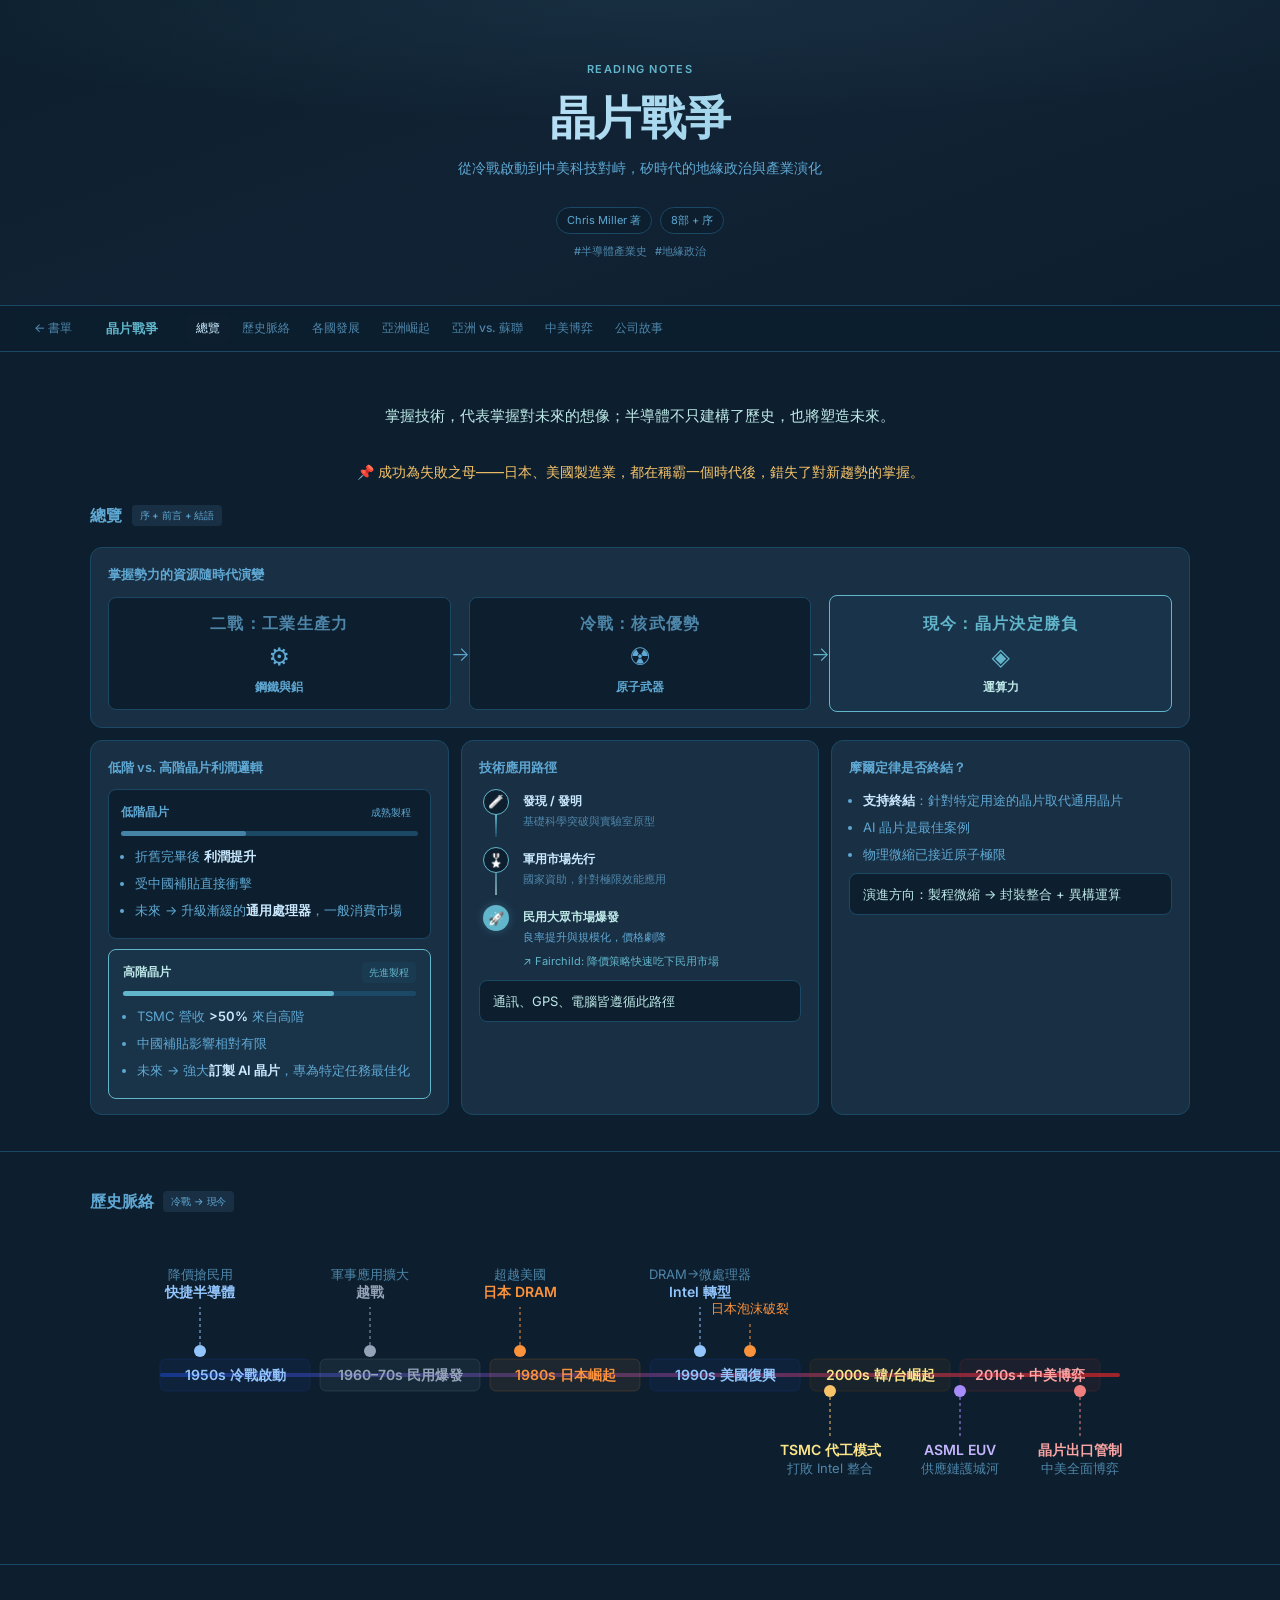
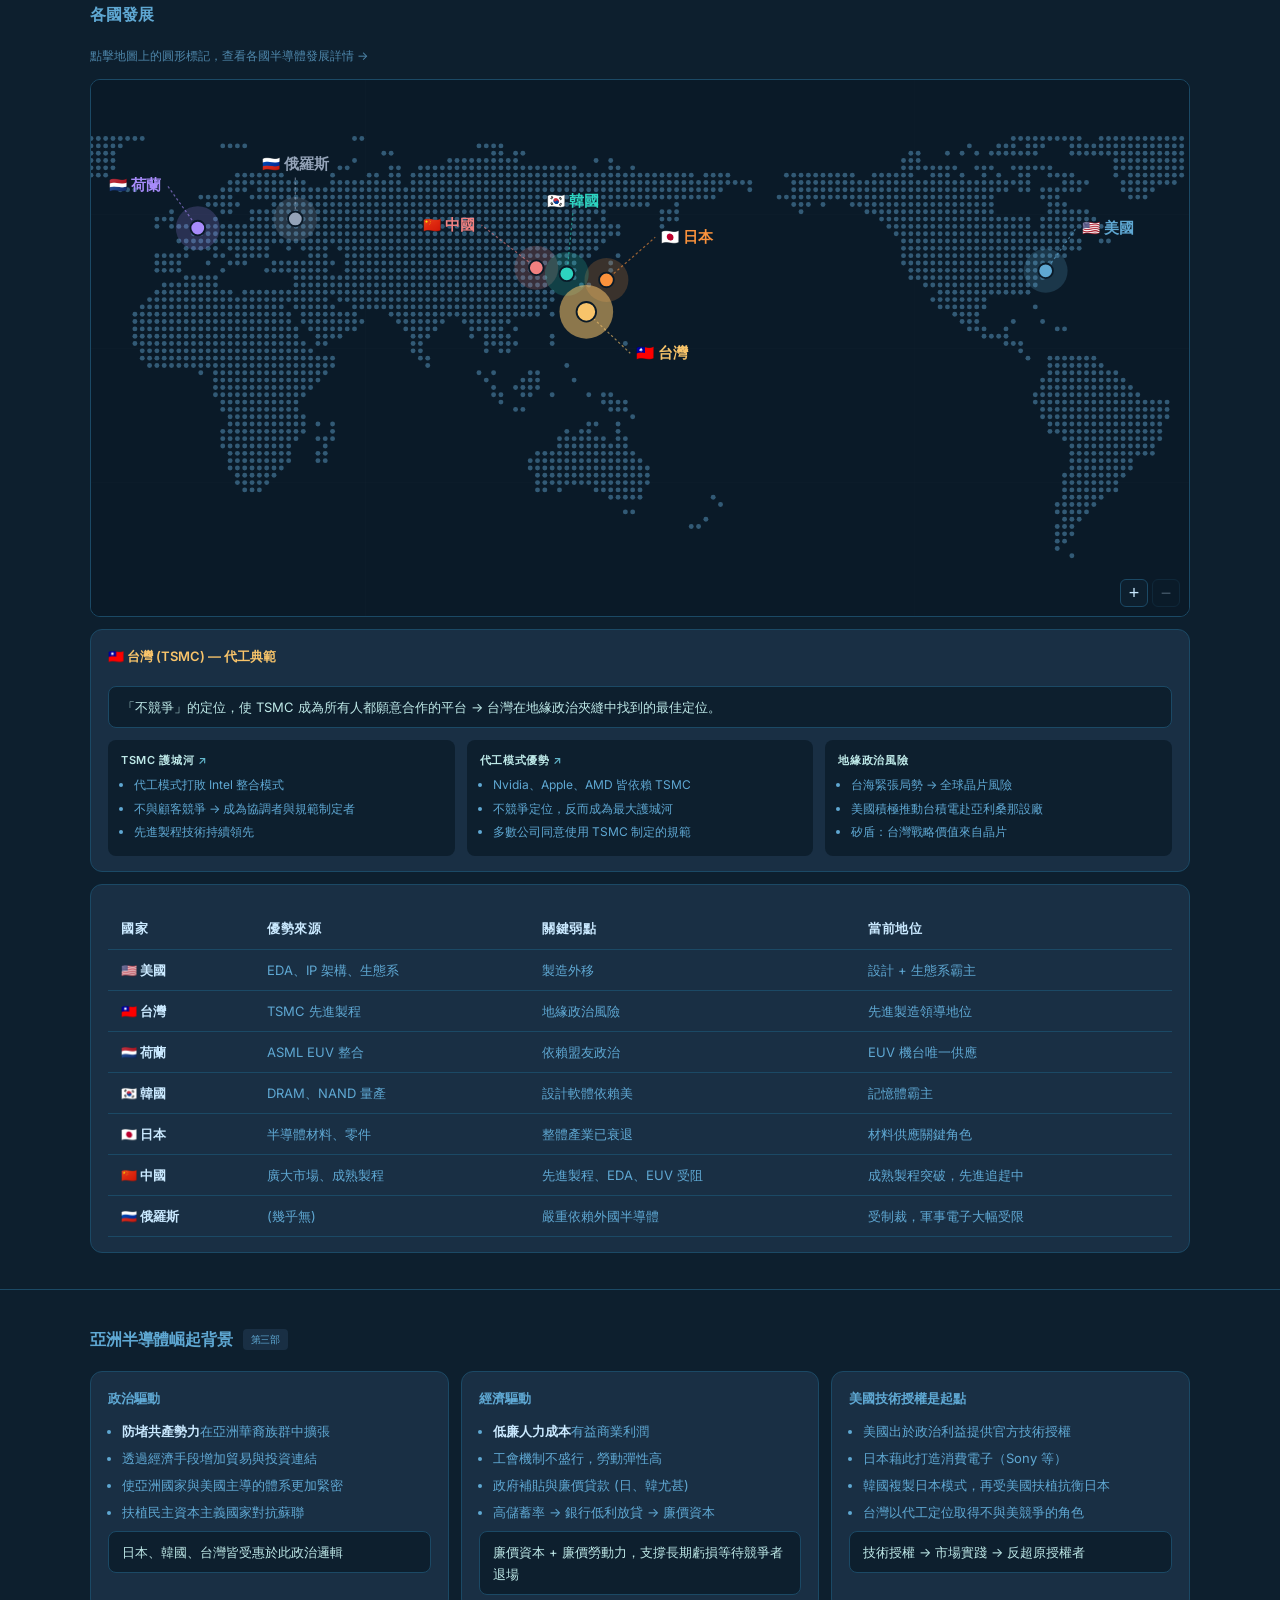
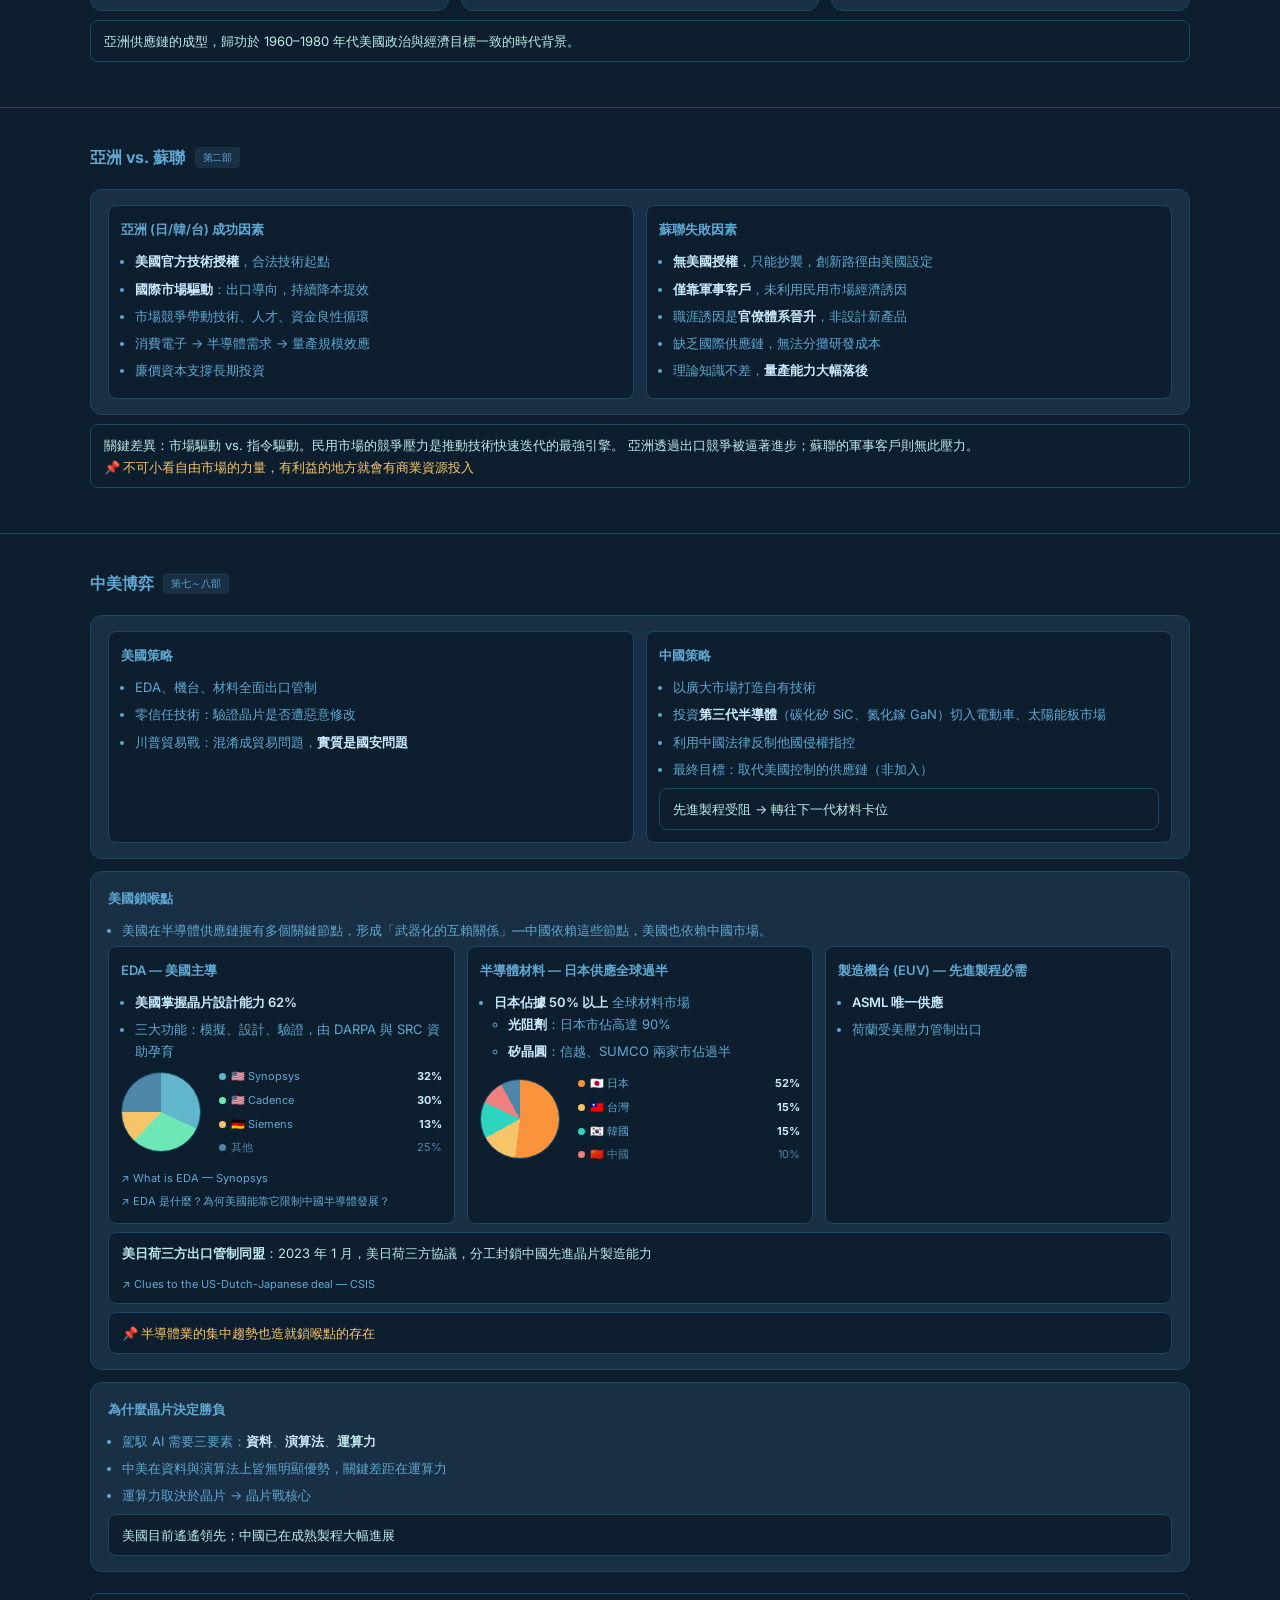
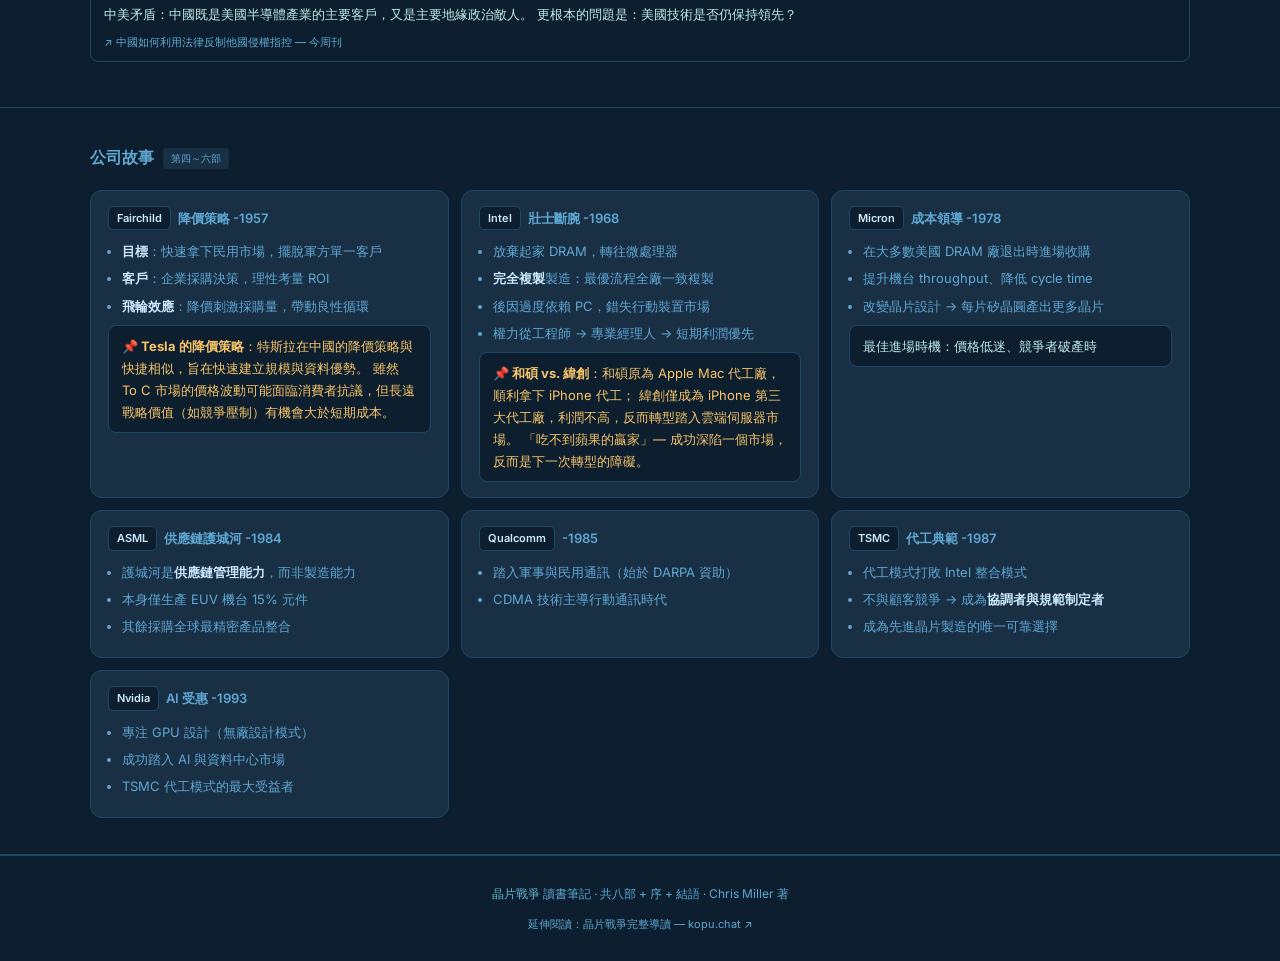
==== commit 063ee195: "Refactor chip-war countries section: semantic table, grid layout, simplify info panel - Rewrite bare" ====
--- a/chip-war-notes/index.html
+++ b/chip-war-notes/index.html
@@ -163,9 +163,9 @@
   <h2>各國發展</h2>
   <p style="color:var(--text-dim);font-size:12px;margin-bottom:12px">點擊地圖上的圓形標記，查看各國半導體發展詳情 →</p>
 
-  <div style="display: flex; flex-direction: column; gap: 24px;">
+  <div class="grid">
     <!-- WORLD MAP SVG -->
-    <div style="position: relative;">
+    <div style="position: relative; grid-column:1/-1">
       <div id="map-container" style="width: 100%; min-height: 200px; display: flex; justify-content: center; align-items: center;">
         <span style="color: var(--text-dim);">Loading Map...</span>
       </div>
@@ -177,11 +177,65 @@
     </div>
 
     <!-- INFO PANEL -->
-    <div class="card" id="info-panel" style="margin-top:0;display:block;padding:20px 22px;">
-      <div style="display:flex;align-items:center;justify-content:space-between;margin-bottom:10px;">
-        <div id="info-title" style="font-size:16px;font-weight:700;display:flex;align-items:center;gap:10px;"></div>
-      </div>
-      <div class="grid" id="info-body" style="grid-template-columns:repeat(auto-fill,minmax(220px,1fr));gap:10px;"></div>
+    <div class="card" id="info-panel" style="grid-column:1/-1">
+      <div id="info-title" class="card-title"></div>
+      <div class="grid" id="info-body"></div>
+    </div>
+
+    <!-- COUNTRY TABLE -->
+    <div class="card" style="grid-column:1/-1">
+      <div class="table-scroll">
+      <table>
+        <tr>
+          <th scope="col">國家</th>
+          <th scope="col">優勢來源</th>
+          <th scope="col">關鍵弱點</th>
+          <th scope="col">當前地位</th>
+        </tr>
+        <tr>
+          <th scope="row">🇺🇸 美國</th>
+          <td>EDA、IP 架構、生態系</td>
+          <td>製造外移</td>
+          <td>設計 + 生態系霸主</td>
+        </tr>
+        <tr>
+          <th scope="row">🇹🇼 台灣</th>
+          <td>TSMC 先進製程</td>
+          <td>地緣政治風險</td>
+          <td>先進製造領導地位</td>
+        </tr>
+        <tr>
+          <th scope="row">🇳🇱 荷蘭</th>
+          <td>ASML EUV 整合</td>
+          <td>依賴盟友政治</td>
+          <td>EUV 機台唯一供應</td>
+        </tr>
+        <tr>
+          <th scope="row">🇰🇷 韓國</th>
+          <td>DRAM、NAND 量產</td>
+          <td>設計軟體依賴美</td>
+          <td>記憶體霸主</td>
+        </tr>
+        <tr>
+          <th scope="row">🇯🇵 日本</th>
+          <td>半導體材料、零件</td>
+          <td>整體產業已衰退</td>
+          <td>材料供應關鍵角色</td>
+        </tr>
+        <tr>
+          <th scope="row">🇨🇳 中國</th>
+          <td>廣大市場、成熟製程</td>
+          <td>先進製程、EDA、EUV 受阻</td>
+          <td>成熟製程突破，先進追趕中</td>
+        </tr>
+        <tr>
+          <th scope="row">🇷🇺 俄羅斯</th>
+          <td>(幾乎無)</td>
+          <td>嚴重依賴外國半導體</td>
+          <td>受制裁，軍事電子大幅受限</td>
+        </tr>
+      </table>
+      </div>
     </div>
   </div>
 
@@ -310,16 +364,6 @@
       });
   </script>
 
-  <table style="margin-top:20px">
-    <tr><th>國家</th><th>優勢來源</th><th>關鍵弱點</th><th>當前地位</th></tr>
-    <tr><td><strong>🇺🇸 美國</strong></td><td>EDA、IP 架構、生態系</td><td>製造外移</td><td>設計 + 生態系霸主</td></tr>
-    <tr><td><strong>🇹🇼 台灣</strong></td><td>TSMC 先進製程</td><td>地緣政治風險</td><td>先進製造領導地位</td></tr>
-    <tr><td><strong>🇳🇱 荷蘭</strong></td><td>ASML EUV 整合</td><td>依賴盟友政治</td><td>EUV 機台唯一供應</td></tr>
-    <tr><td><strong>🇰🇷 韓國</strong></td><td>DRAM、NAND 量產</td><td>設計軟體依賴美</td><td>記憶體霸主</td></tr>
-    <tr><td><strong>🇯🇵 日本</strong></td><td>半導體材料、零件</td><td>整體產業已衰退</td><td>材料供應關鍵角色</td></tr>
-    <tr><td><strong>🇨🇳 中國</strong></td><td>廣大市場、成熟製程</td><td>先進製程、EDA、EUV 受阻</td><td>成熟製程突破，先進追趕中</td></tr>
-    <tr><td><strong>🇷🇺 俄羅斯</strong></td><td>(幾乎無)</td><td>嚴重依賴外國半導體</td><td>受制裁，軍事電子大幅受限</td></tr>
-  </table>
 </div></section>
 
 <!-- ④ ASIA BACKGROUND -->
--- a/notes.css
+++ b/notes.css
@@ -130,7 +130,7 @@
 th { background: var(--card); color: var(--text); font-weight: 600; padding: 9px 13px; text-align: left; border-bottom: 1px solid var(--border); }
 th[scope="col"] { color: var(--text-bright); letter-spacing: .04em; text-transform: uppercase; }
 th[scope="row"] { color: var(--text-bright); white-space: nowrap; }
-td { padding: 9px 13px; border-bottom: 1px solid var(--border); color: var(--text); vertical-align: top; }
+td { background: var(--card); color: var(--text); padding: 9px 13px; border-bottom: 1px solid var(--border); vertical-align: top; }
 td strong { color: var(--text-bright); }
 
 /* ── SVG WRAP ── */
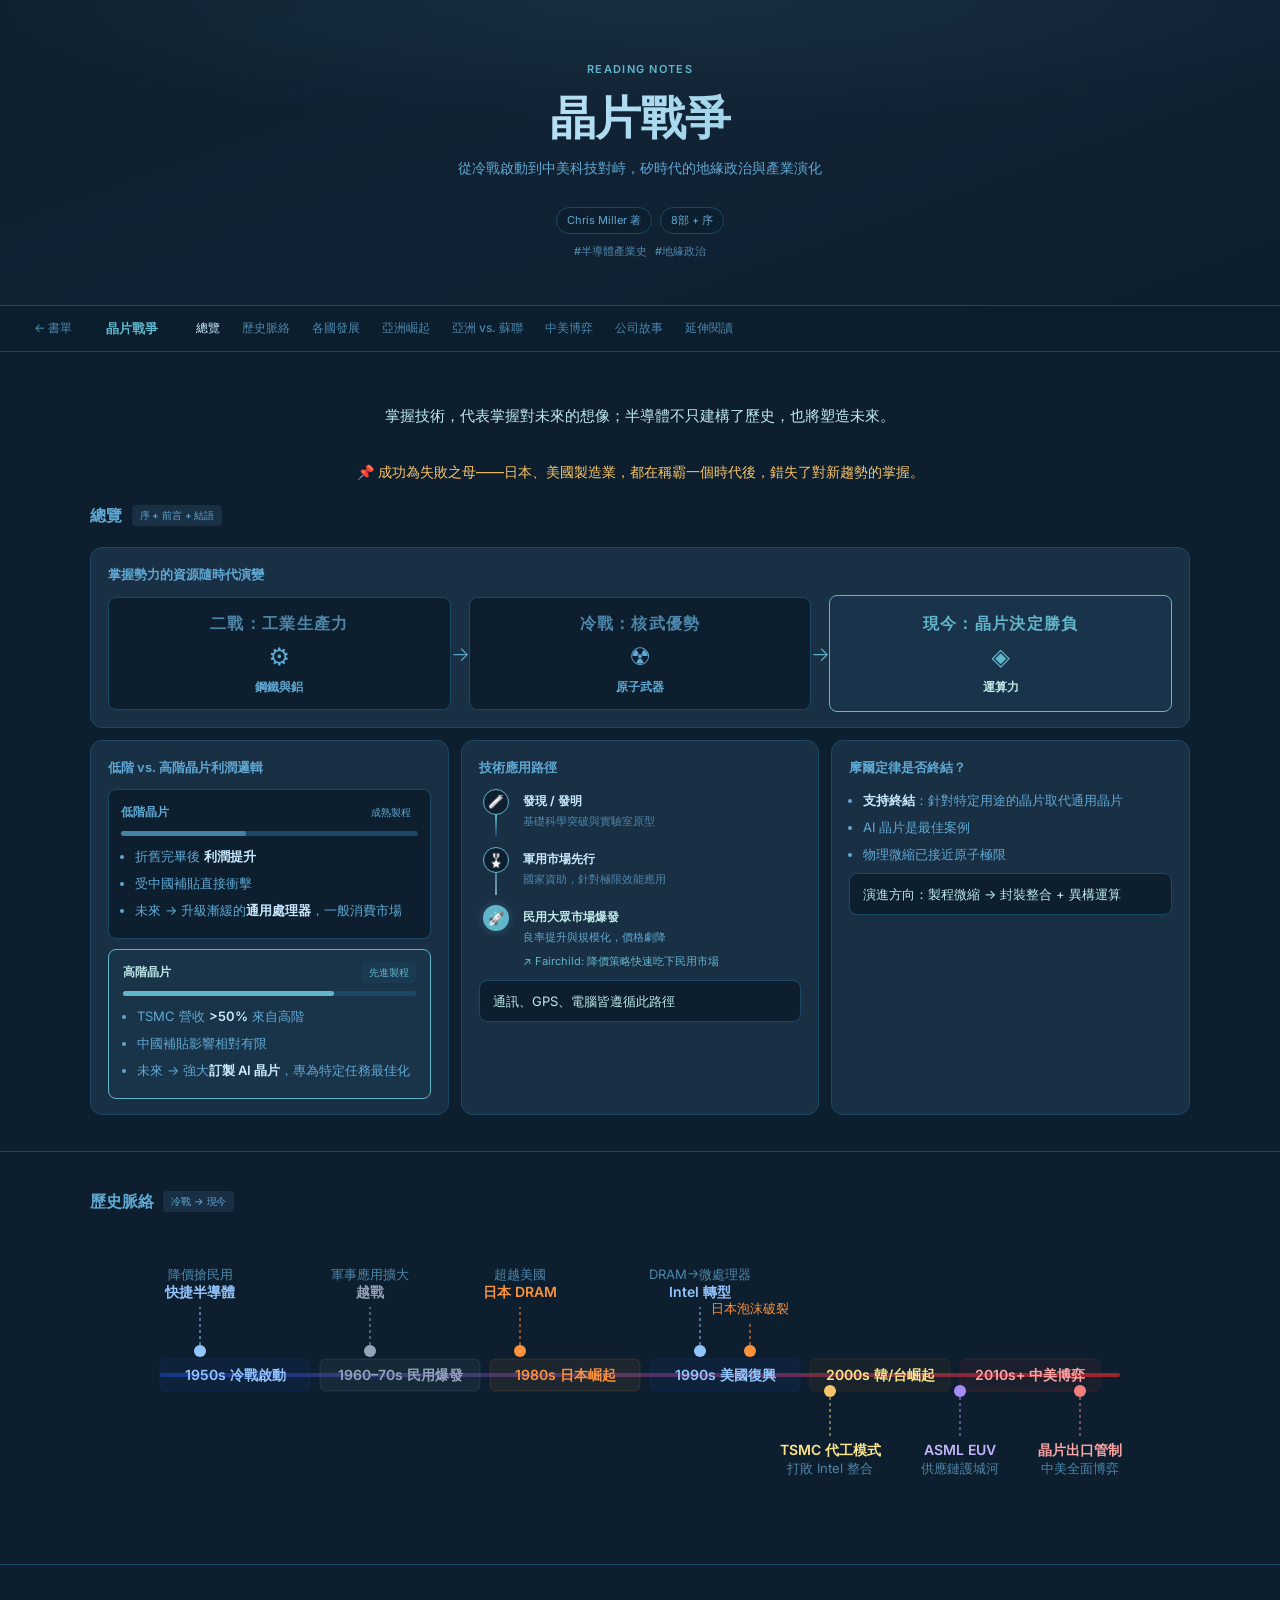
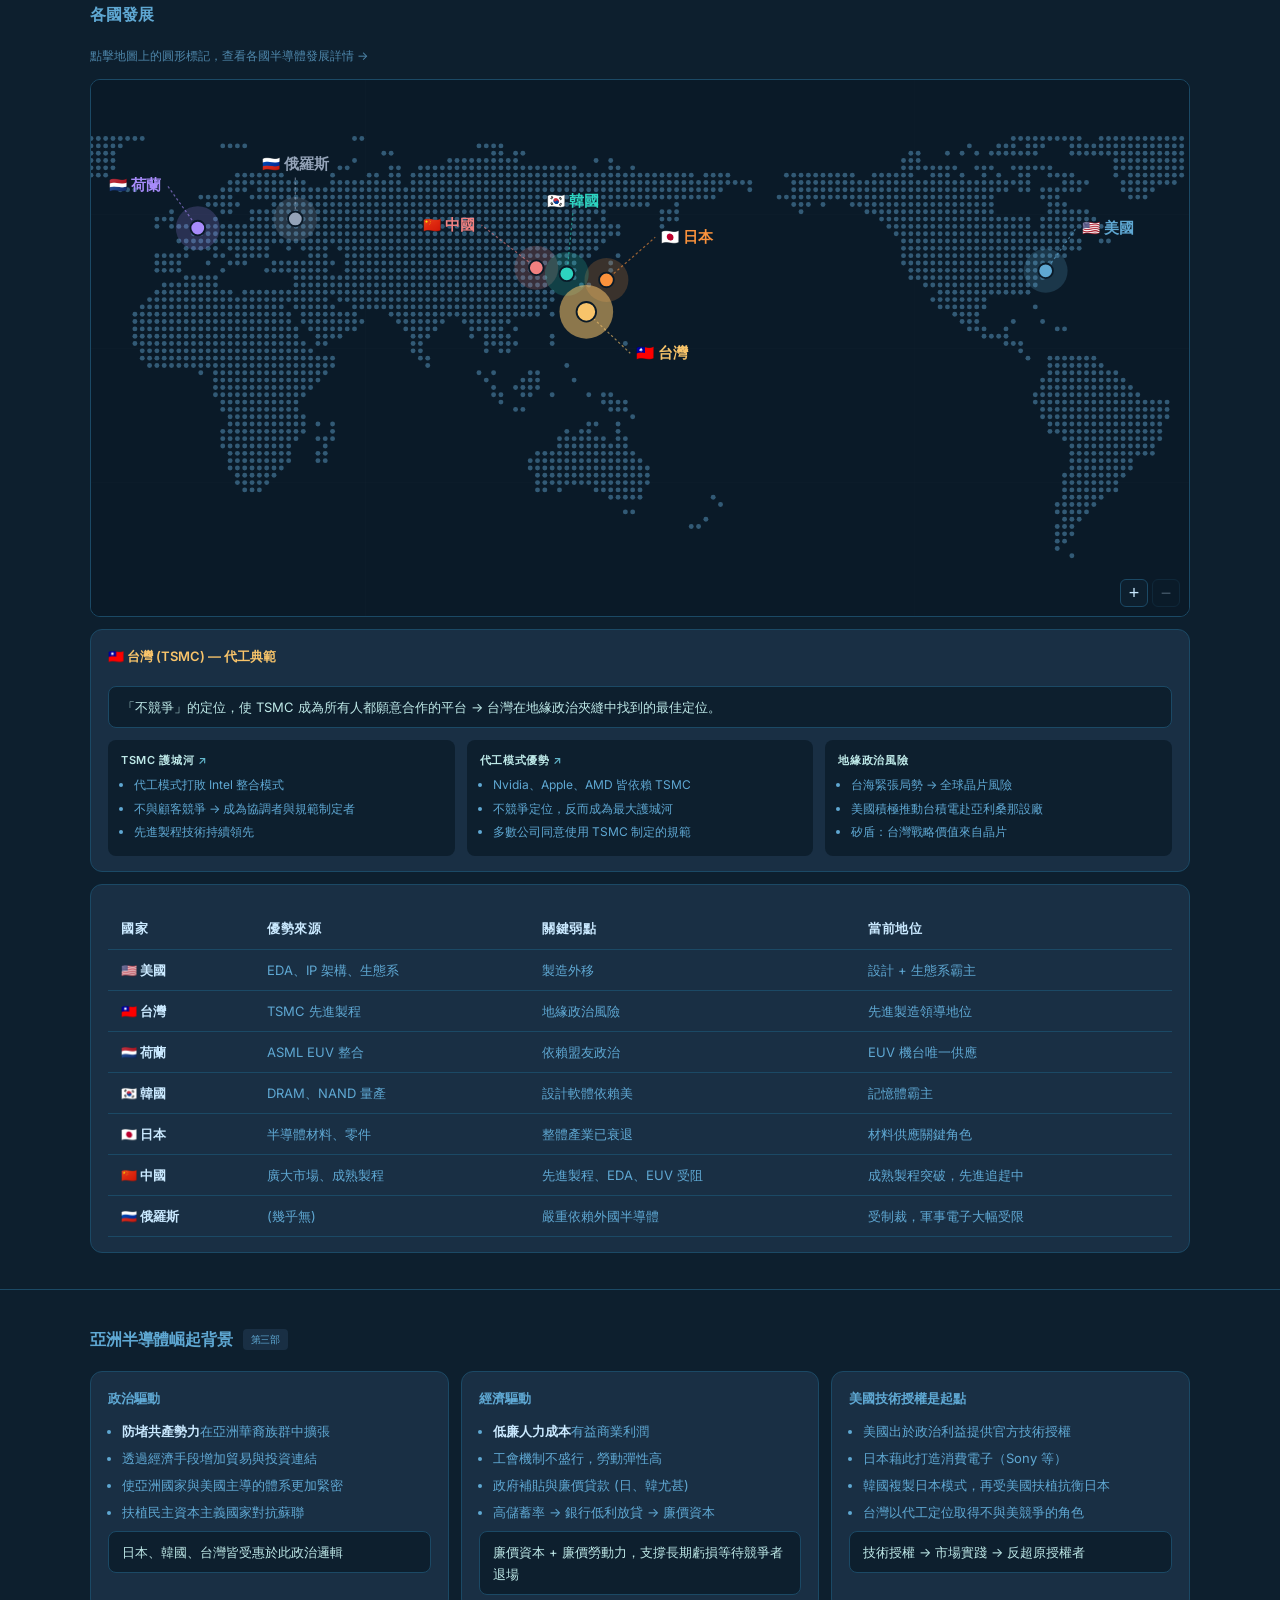
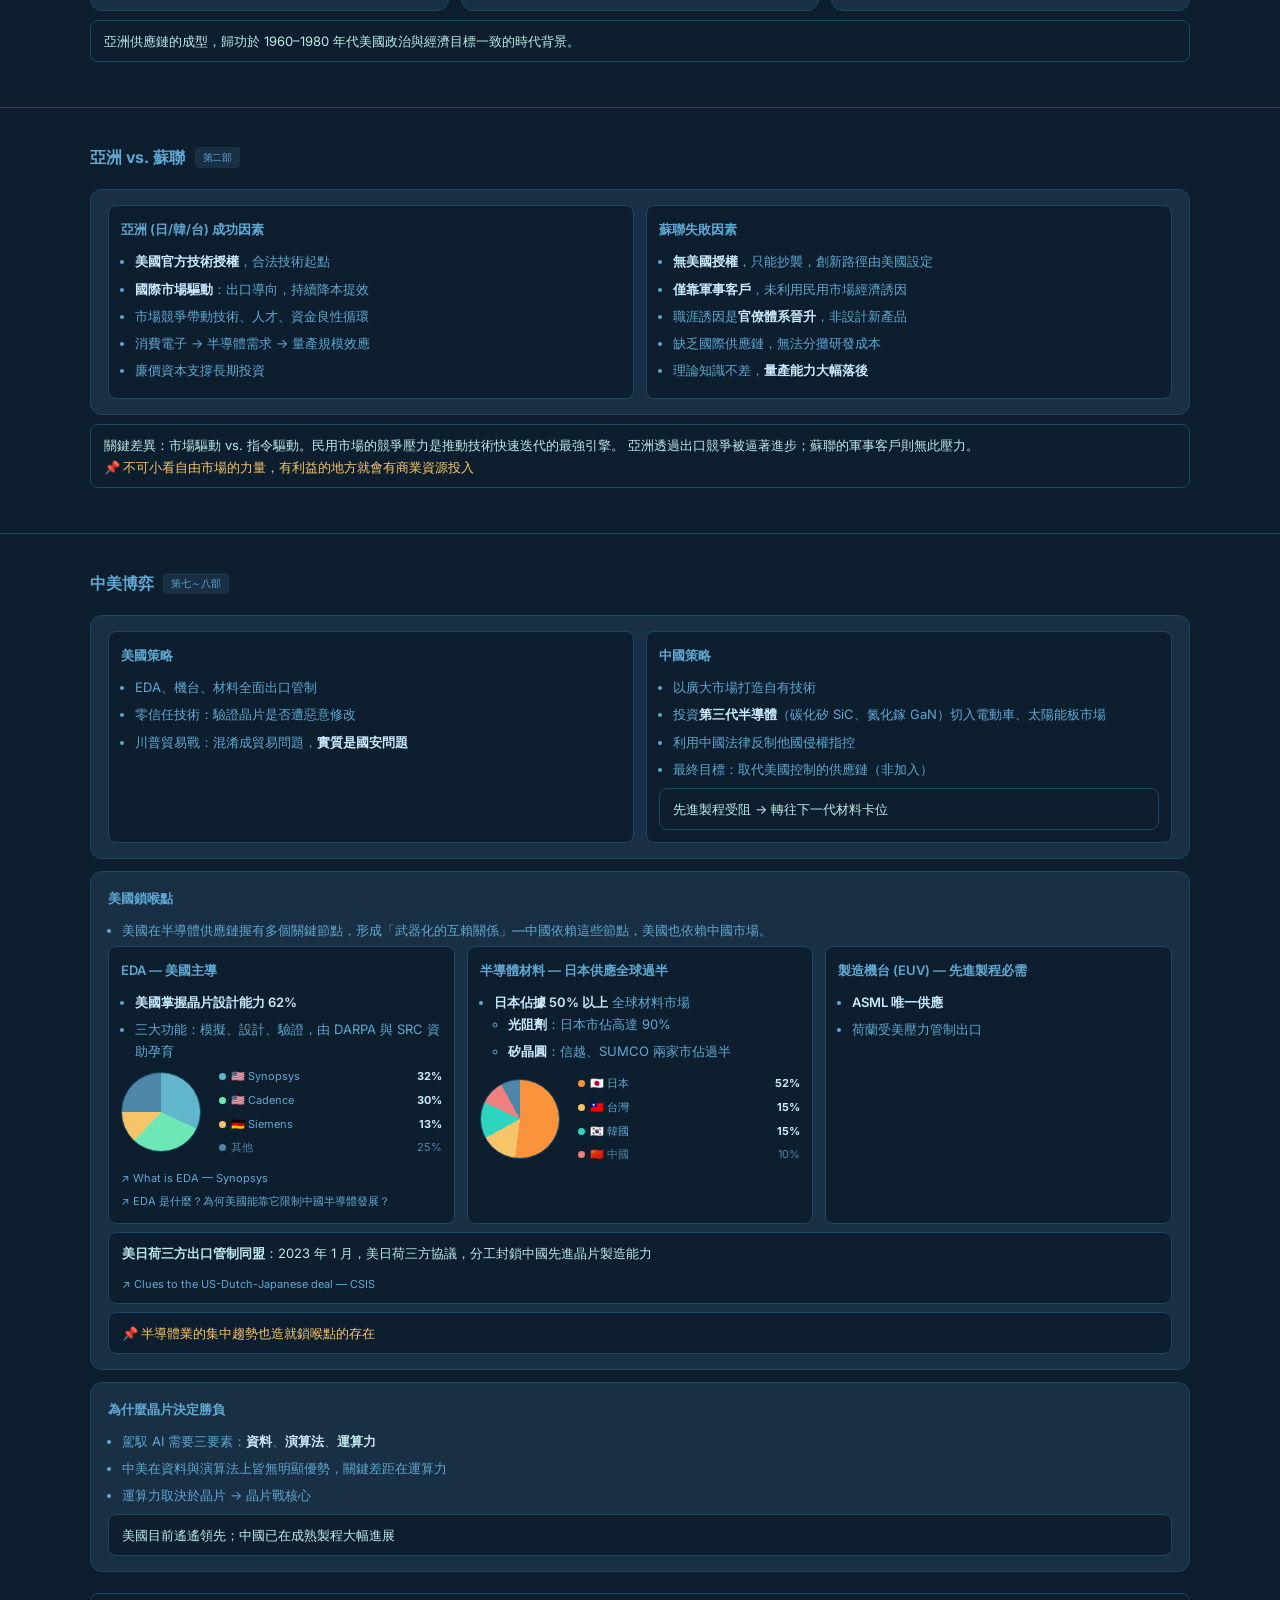
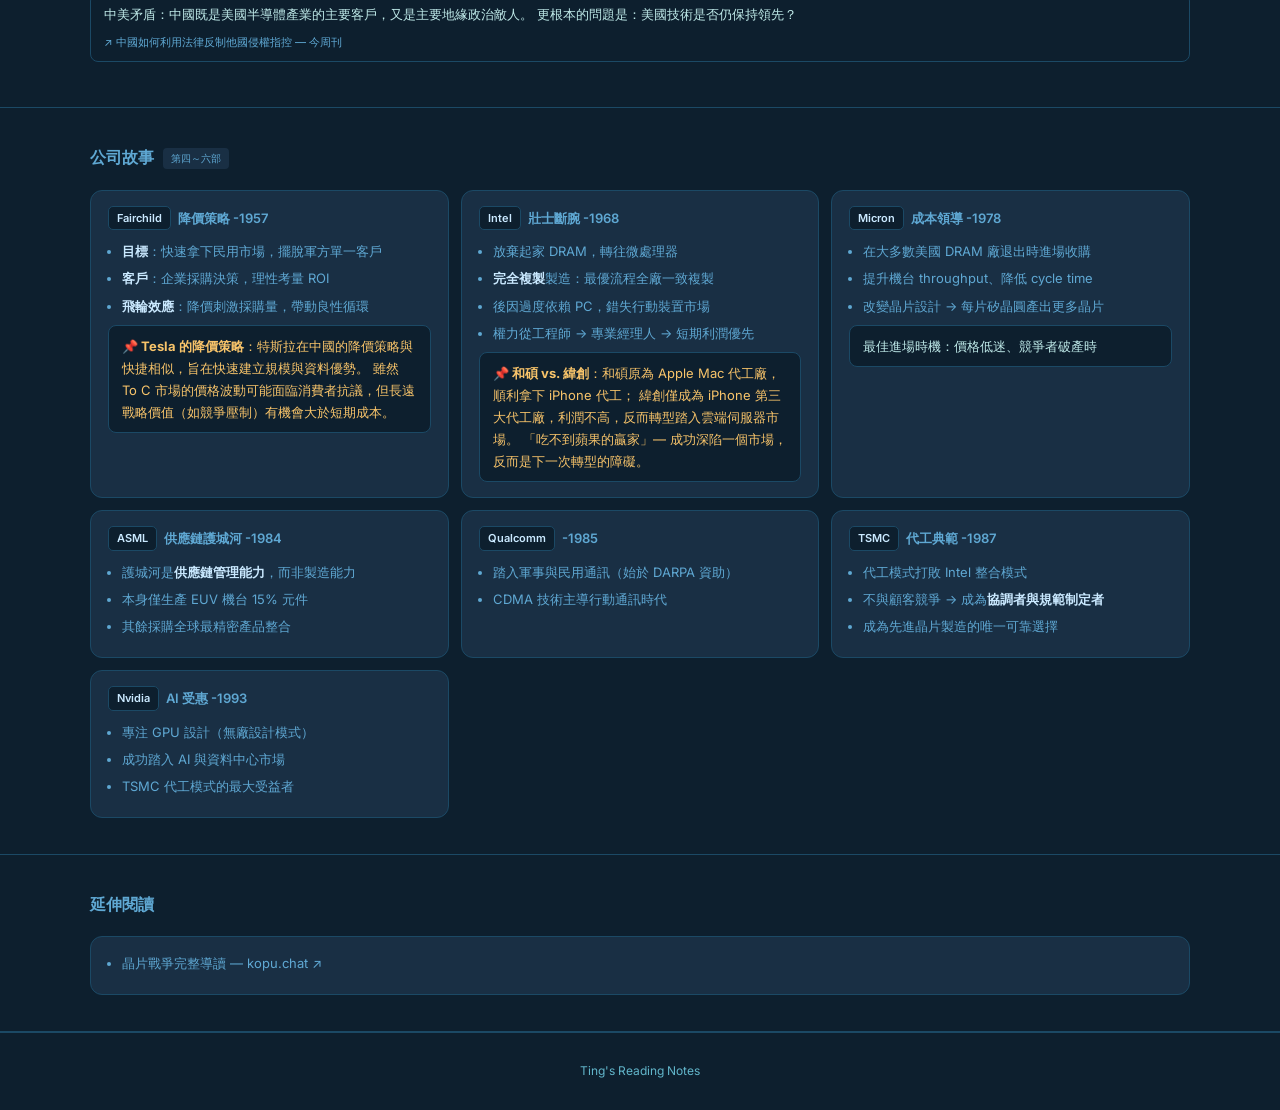
==== commit 4a9671d9: "Move references out of footer into dedicated section, align footer with nexus Co-Authored-By: Claude" ====
--- a/chip-war-notes/index.html
+++ b/chip-war-notes/index.html
@@ -36,6 +36,7 @@
   <a href="#divide">亞洲 vs. 蘇聯</a>
   <a href="#uschina">中美博弈</a>
   <a href="#companies">公司故事</a>
+  <a href="#references">延伸閱讀</a>
 </nav>
 
 <!-- ① OVERVIEW -->
@@ -666,10 +667,17 @@
   </div>
 </div></section>
 
-<footer>
-  <p><span>晶片戰爭</span> 讀書筆記 · 共八部 + 序 + 結語 · Chris Miller 著</p>
-  <p style="margin-top:10px;font-size:11px">延伸閱讀：<a href="https://kopu.chat/semiconductor/" target="_blank" rel="noopener" style="color:var(--text);text-decoration:none" onmouseover="this.style.color='var(--accent)'" onmouseout="this.style.color='var(--text)'">晶片戰爭完整導讀 — kopu.chat ↗</a></p>
-</footer>
+<!-- REFERENCES -->
+<section id="references"><div class="si">
+  <h2>延伸閱讀</h2>
+  <div class="card">
+    <ul>
+      <li><a href="https://kopu.chat/semiconductor/" target="_blank" rel="noopener" style="color:var(--text);text-decoration:none" onmouseover="this.style.color='var(--accent)'" onmouseout="this.style.color='var(--text)'">晶片戰爭完整導讀 — kopu.chat ↗</a></li>
+    </ul>
+  </div>
+</div></section>
+
+<footer><span>Ting's Reading Notes</span></footer>
 
 <script>
 /* NAV ACTIVE */
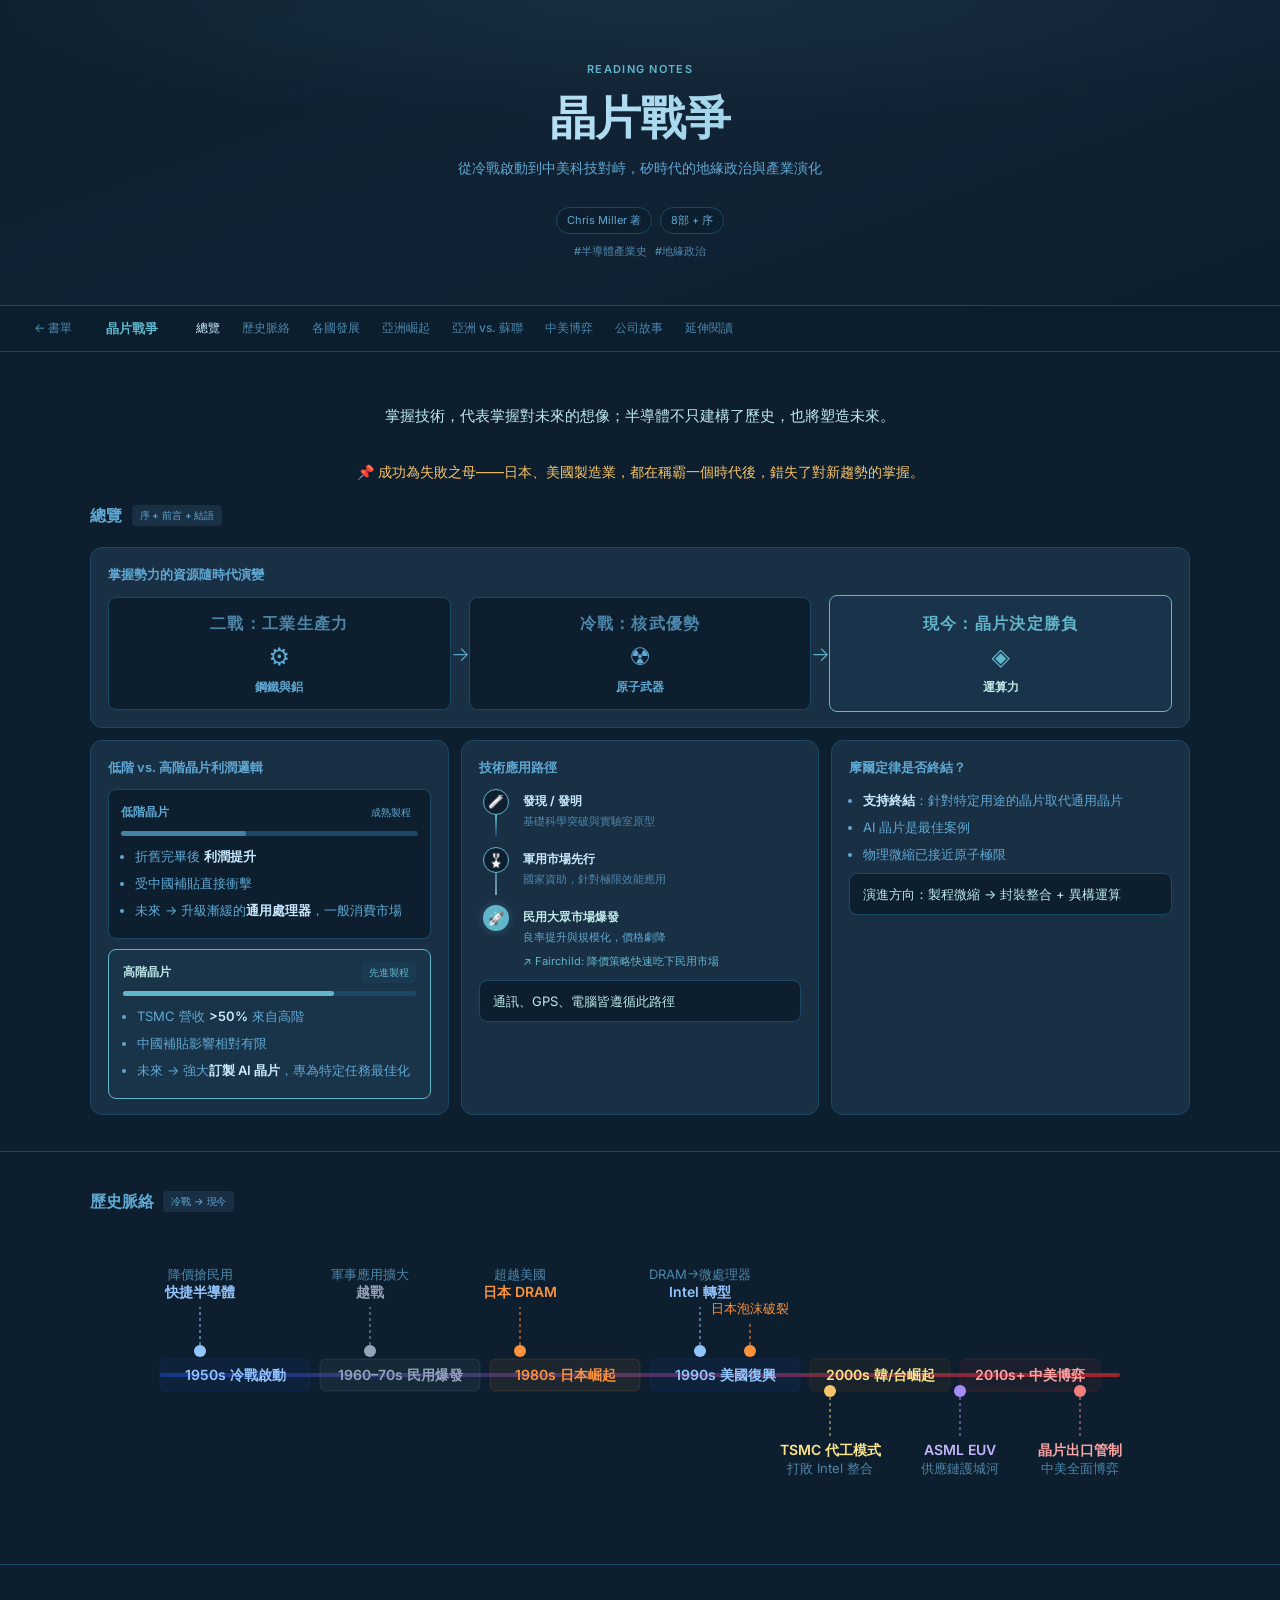
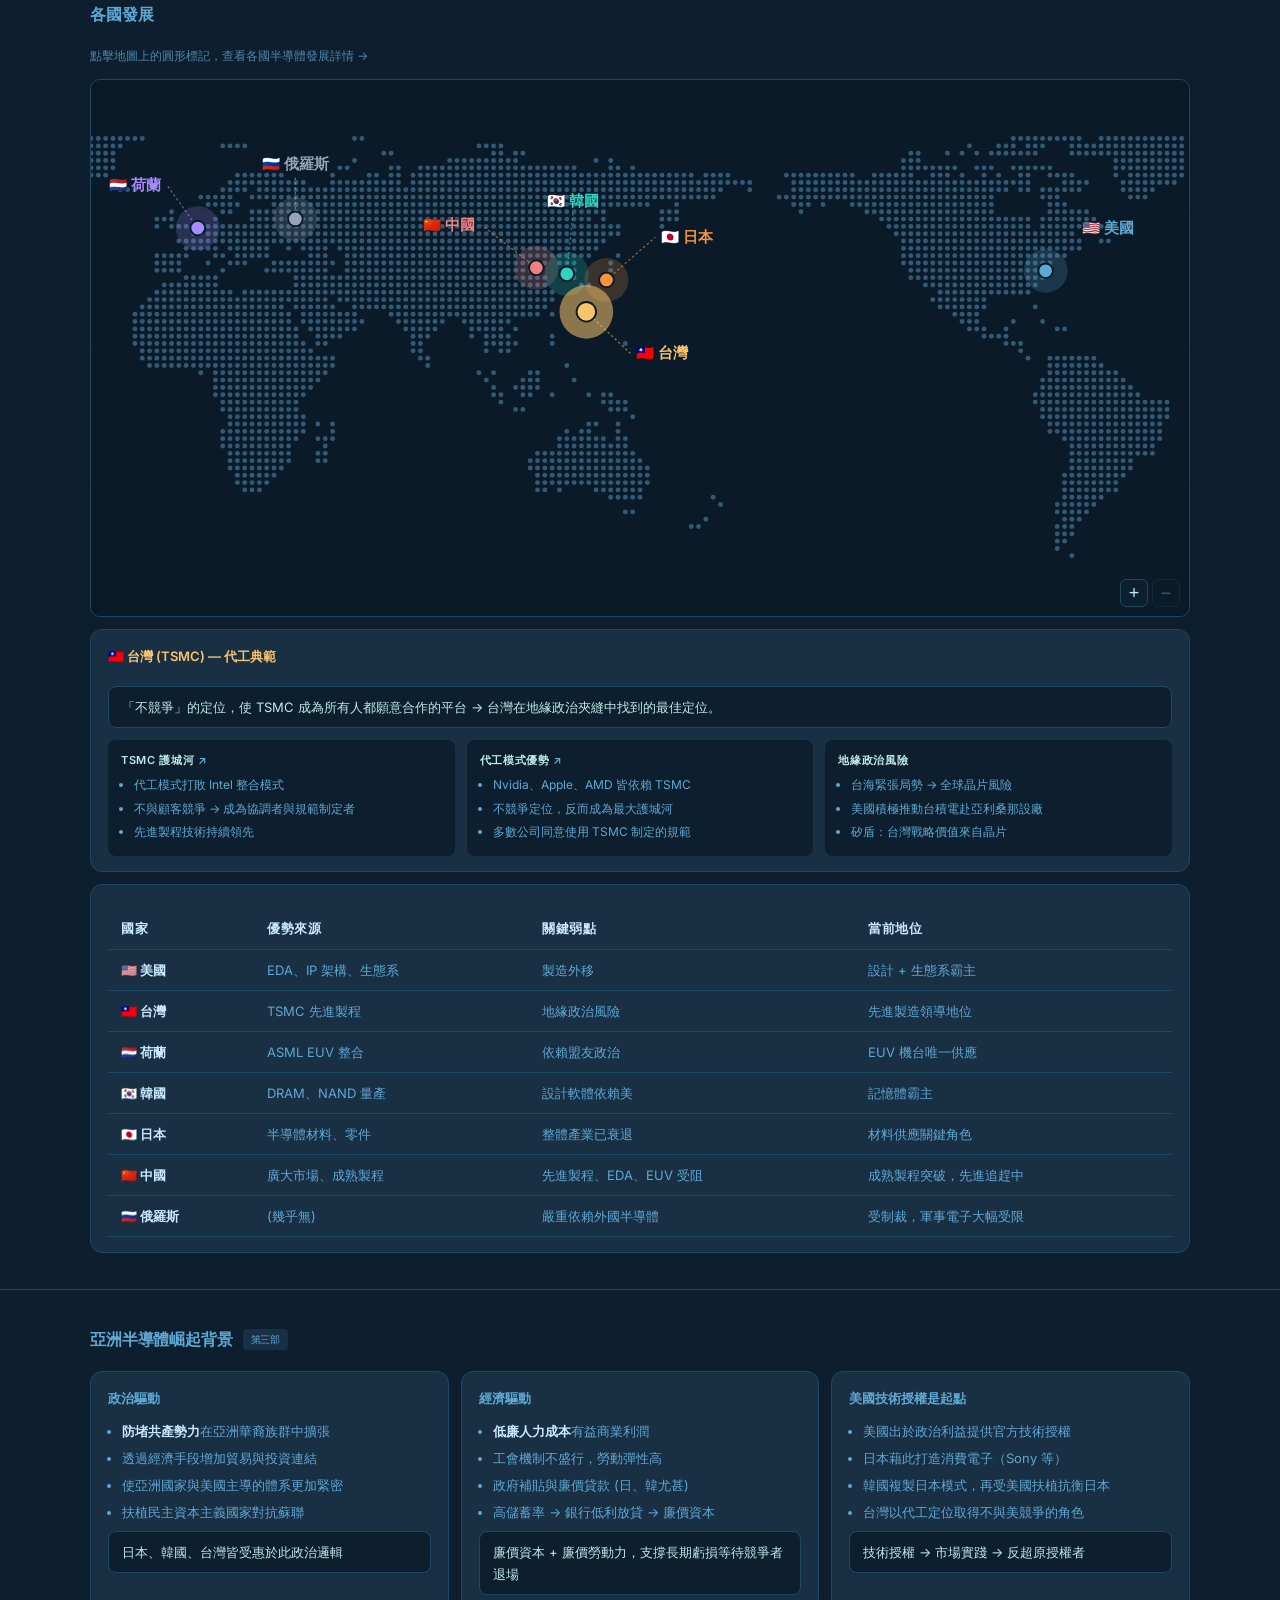
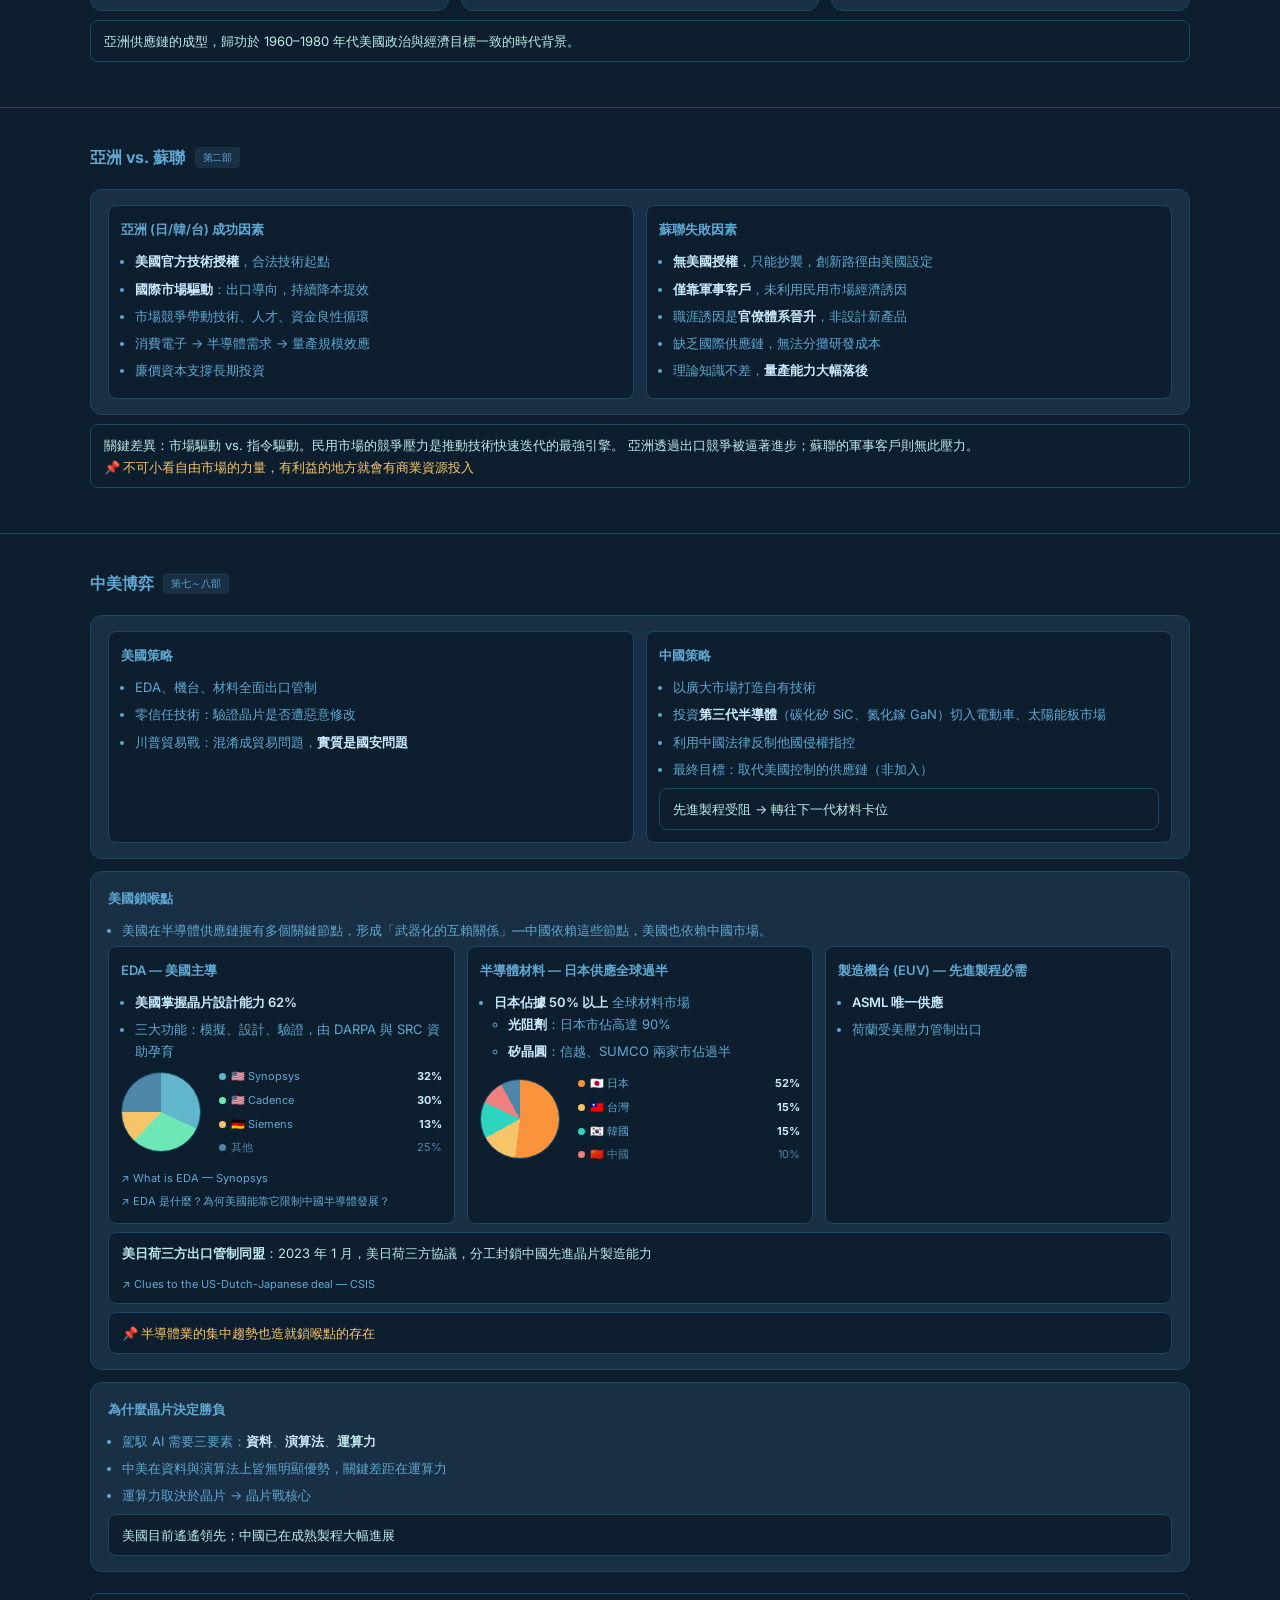
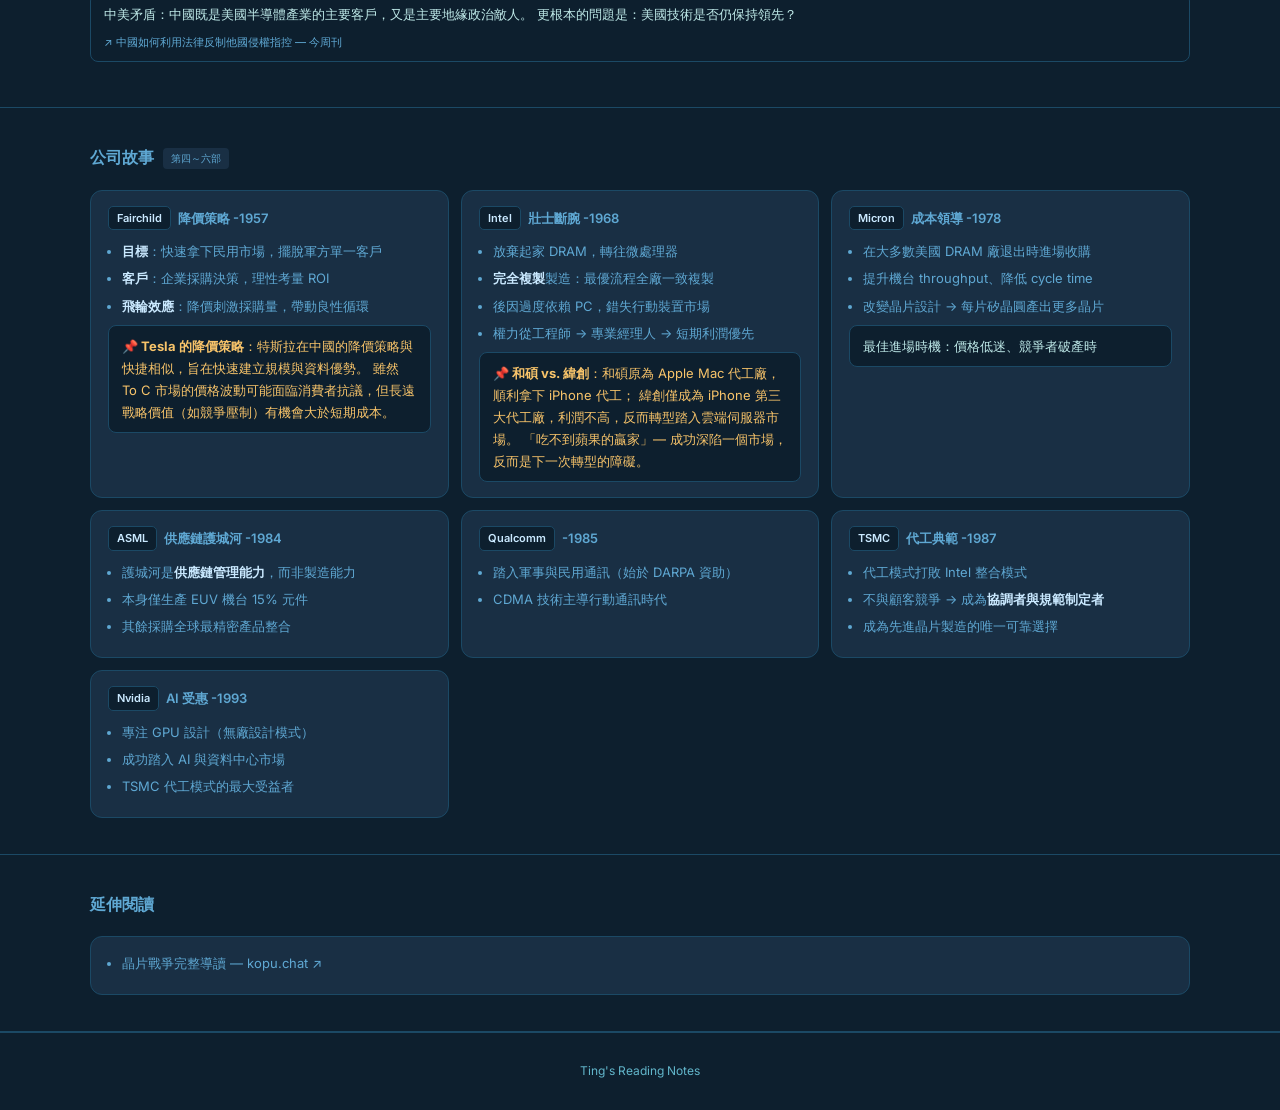
==== commit c52fc057: "Extract country colors to CSS variables in style.css Replace hardcoded hex values in JS data, pie ch" ====
--- a/chip-war-notes/index.html
+++ b/chip-war-notes/index.html
@@ -524,22 +524,22 @@
           </li>
         </ul>
         <div style="display: flex; gap: 18px; align-items: center; margin: 12px 0;">
-          <div style="width: 80px; height: 80px; border-radius: 50%; background: conic-gradient(#fb923c 0% 52%, #f8c46a 52% 67%, #2dd4bf 67% 82%, #f08080 82% 92%, var(--text-dim) 92% 100%); flex-shrink: 0; border: 1px solid var(--border);"></div>
+          <div style="width: 80px; height: 80px; border-radius: 50%; background: conic-gradient(var(--country-japan) 0% 52%, var(--country-taiwan) 52% 67%, var(--country-korea) 67% 82%, var(--country-china) 82% 92%, var(--text-dim) 92% 100%); flex-shrink: 0; border: 1px solid var(--border);"></div>
           <div style="display: flex; flex-direction: column; gap: 5px; flex-grow: 1; min-width: 0;">
             <div style="display: flex; justify-content: space-between; align-items: center; font-size: 11px;">
-              <span style="display: flex; align-items: center; gap: 5px; color: var(--text);"><span style="width: 7px; height: 7px; border-radius: 50%; background: #fb923c;"></span>🇯🇵 日本</span>
+              <span style="display: flex; align-items: center; gap: 5px; color: var(--text);"><span style="width: 7px; height: 7px; border-radius: 50%; background: var(--country-japan);"></span>🇯🇵 日本</span>
               <strong style="color: var(--text-bright);">52%</strong>
             </div>
             <div style="display: flex; justify-content: space-between; align-items: center; font-size: 11px;">
-              <span style="display: flex; align-items: center; gap: 5px; color: var(--text);"><span style="width: 7px; height: 7px; border-radius: 50%; background: #f8c46a;"></span>🇹🇼 台灣</span>
+              <span style="display: flex; align-items: center; gap: 5px; color: var(--text);"><span style="width: 7px; height: 7px; border-radius: 50%; background: var(--country-taiwan);"></span>🇹🇼 台灣</span>
               <strong style="color: var(--text-bright);">15%</strong>
             </div>
             <div style="display: flex; justify-content: space-between; align-items: center; font-size: 11px;">
-              <span style="display: flex; align-items: center; gap: 5px; color: var(--text);"><span style="width: 7px; height: 7px; border-radius: 50%; background: #2dd4bf;"></span>🇰🇷 韓國</span>
+              <span style="display: flex; align-items: center; gap: 5px; color: var(--text);"><span style="width: 7px; height: 7px; border-radius: 50%; background: var(--country-korea);"></span>🇰🇷 韓國</span>
               <strong style="color: var(--text-bright);">15%</strong>
             </div>
             <div style="display: flex; justify-content: space-between; align-items: center; font-size: 11px;">
-              <span style="display: flex; align-items: center; gap: 5px; color: var(--text-dim);"><span style="width: 7px; height: 7px; border-radius: 50%; background: #f08080;"></span>🇨🇳 中國</span>
+              <span style="display: flex; align-items: center; gap: 5px; color: var(--text-dim);"><span style="width: 7px; height: 7px; border-radius: 50%; background: var(--country-china);"></span>🇨🇳 中國</span>
               <span style="color: var(--text-dim);">10%</span>
             </div>
           </div>
@@ -691,7 +691,7 @@
 /* COUNTRY DATA */
 const data = {
   usa: {
-    title: '🇺🇸 美國 — 先發優勢', color: '#5fa8d3',
+    title: '🇺🇸 美國 — 先發優勢', color: 'var(--country-usa)',
     note: '扶植日韓的政治策略，反而成為自身競爭壓力。但美國仍牢牢掌控供應鏈的最上游與最關鍵節點。',
     blocks: [
       { h:'關鍵優勢', l:['DARPA 資助孕育 EDA 三巨頭、Qualcomm','Fairchild: 降價策略搶民用市場','避免軍方單一客戶掌握命脈','擁有完整設計→IP→工具鏈生態系'] },
@@ -701,7 +701,7 @@
     ],
   },
   japan: {
-    title: '🇯🇵 日本 — 盛極而衰', color: '#fb923c',
+    title: '🇯🇵 日本 — 盛極而衰', color: 'var(--country-japan)',
     note: '成功為失敗之母 — DRAM 的成功，阻礙了對下一波趨勢的洞察',
     blocks: [
       { h:'崛起原因', l:['受美國戰後策略授權，消費電子崛起','廉價銀行貸款 + 政府支持 → 可長期虧損','DRAM 最終超越美國'] },
@@ -714,7 +714,7 @@
     ],
   },
   korea: {
-    title: '🇰🇷 韓國 — 第三方獲益', color: '#2dd4bf',
+    title: '🇰🇷 韓國 — 第三方獲益', color: 'var(--country-korea)',
     note: '策略性時機入場：在大多數競爭者破產退出時切入市場，是收購大宗商品企業的最佳時機。',
     blocks: [
       { h:'崛起策略', l:['美國為抗衡日本，在亞洲尋更便宜供應','廉價銀行貸款 + 政府支持大型財團','日本泡沫破裂後乘勢取代 DRAM 份額','利用美日角力空隙切入'] },
@@ -723,7 +723,7 @@
     ],
   },
   china: {
-    title: '🇨🇳 中國 — 後發追趕', color: '#f08080',
+    title: '🇨🇳 中國 — 後發追趕', color: 'var(--country-china)',
     note: '中美矛盾：中國既是美國半導體產業的主要客戶，又是主要地緣政治敵人。這種「武器化的互賴關係」是雙方最大的結構性張力。',
     blocks: [
       { h:'目標與策略', l:['最終目標：<strong>取代</strong>美國控制的供應鏈（非加入）','以廣大市場換取技術授權','政府大量補貼成熟製程，已大幅進展'] },
@@ -733,7 +733,7 @@
     ],
   },
   russia: {
-    title: '🇷🇺 俄羅斯 (蘇聯) — 系統性失敗', color: '#94a3b8',
+    title: '🇷🇺 俄羅斯 (蘇聯) — 系統性失敗', color: 'var(--country-russia)',
     note: '俄羅斯對外國半導體的依賴，使美國及盟友在制裁上握有強大籌碼 → 缺乏自主供應鏈，在地緣政治衝突中極為脆弱。',
     blocks: [
       { h:'蘇聯失敗根源', l:['職涯誘因：追求官僚晉升 > 設計新產品','抄襲心態：創新路徑由美國設定','過度依賴軍事客戶，未利用民用市場','缺乏國際供應鏈，無法分攤研發成本'] },
@@ -742,7 +742,7 @@
     ],
   },
   netherlands: {
-    title: '🇳🇱 荷蘭 (ASML) — 供應鏈護城河', color: '#a78bfa',
+    title: '🇳🇱 荷蘭 (ASML) — 供應鏈護城河', color: 'var(--country-netherlands)',
     note: 'ASML 的強大在於整合，而非製造。',
     blocks: [
       { h:'ASML 護城河', link:'#companies', l:['本身僅生產 EUV 機台 15% 元件','其餘採購全球最精密產品整合','護城河是<strong>供應鏈管理能力</strong>，非個別元件製造','全球唯一 EUV 光刻機供應商'] },
@@ -751,7 +751,7 @@
     ],
   },
   taiwan: {
-    title: '🇹🇼 台灣 (TSMC) — 代工典範', color: '#f8c46a',
+    title: '🇹🇼 台灣 (TSMC) — 代工典範', color: 'var(--country-taiwan)',
     note: '「不競爭」的定位，使 TSMC 成為所有人都願意合作的平台 → 台灣在地緣政治夾縫中找到的最佳定位。',
     blocks: [
       { h:'TSMC 護城河', link:'#companies', l:['代工模式打敗 Intel 整合模式','不與顧客競爭 → 成為協調者與規範制定者','先進製程技術持續領先'] },
--- a/chip-war-notes/style.css
+++ b/chip-war-notes/style.css
@@ -1,3 +1,14 @@
+/* ── COUNTRY COLORS ── */
+:root {
+  --country-usa:         #5fa8d3;
+  --country-japan:       #fb923c;
+  --country-korea:       #2dd4bf;
+  --country-china:       #f08080;
+  --country-russia:      #94a3b8;
+  --country-netherlands: #a78bfa;
+  --country-taiwan:      #f8c46a;
+}
+
 /* ── WORLD MAP ── */
 #map-container { border-radius: 10px; border: 1px solid var(--border); background: var(--bg); overflow: hidden; }
 #world-map { width: 100%; height: auto; display: block; border-radius: 0 !important; border: none !important; background: var(--bg); cursor: grab; user-select: none; touch-action: none; }
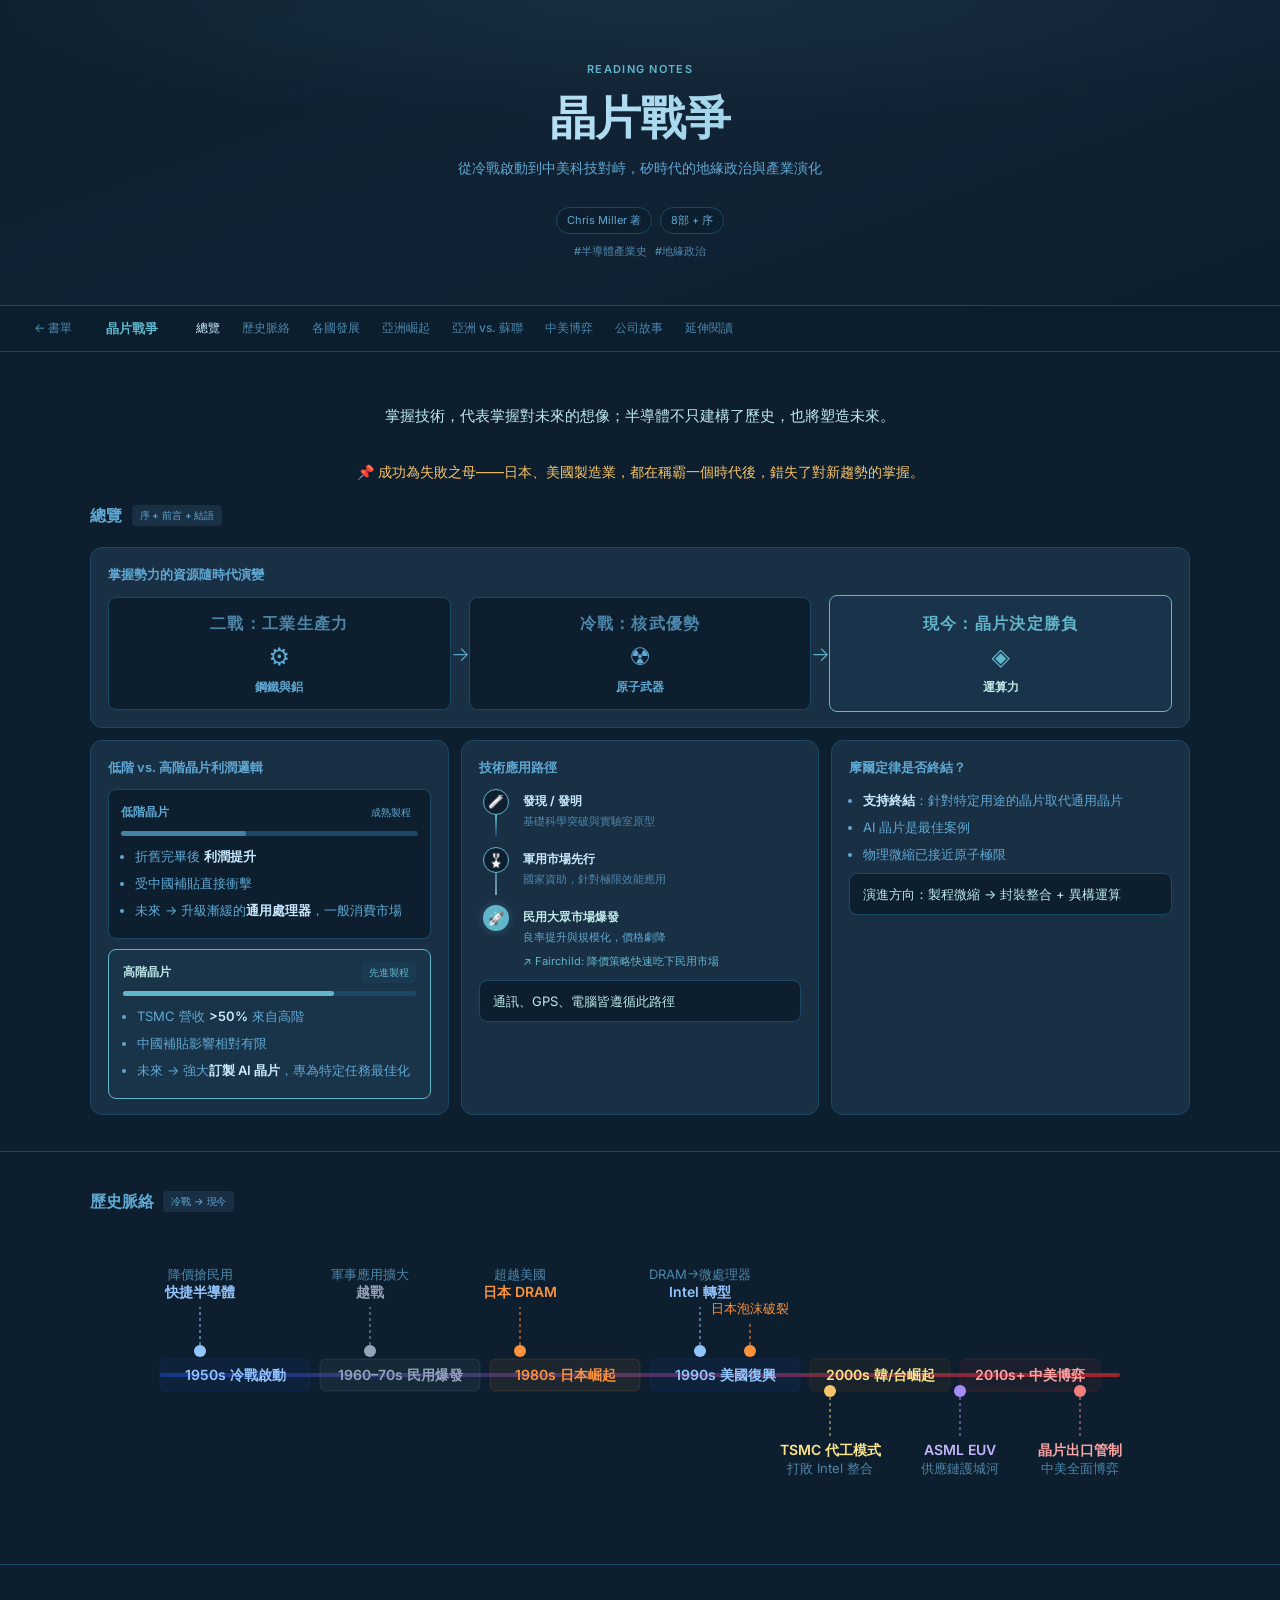
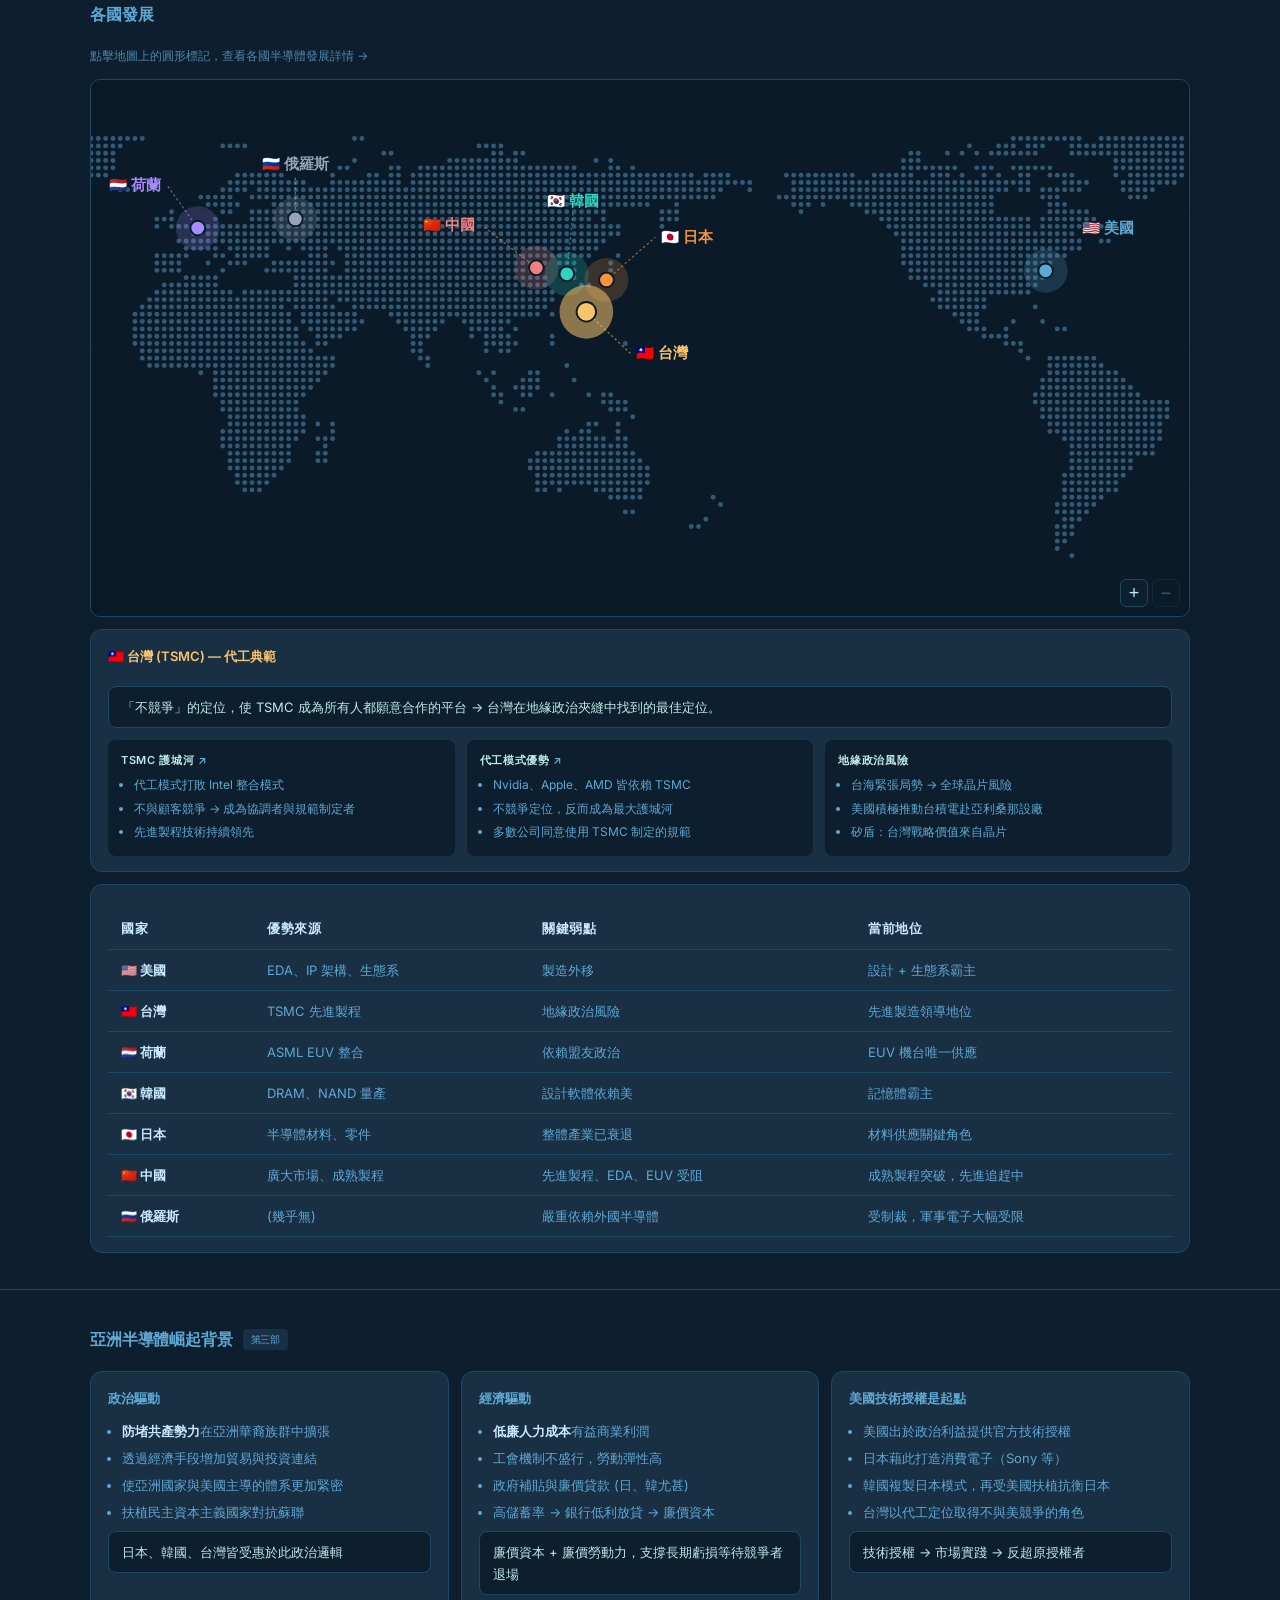
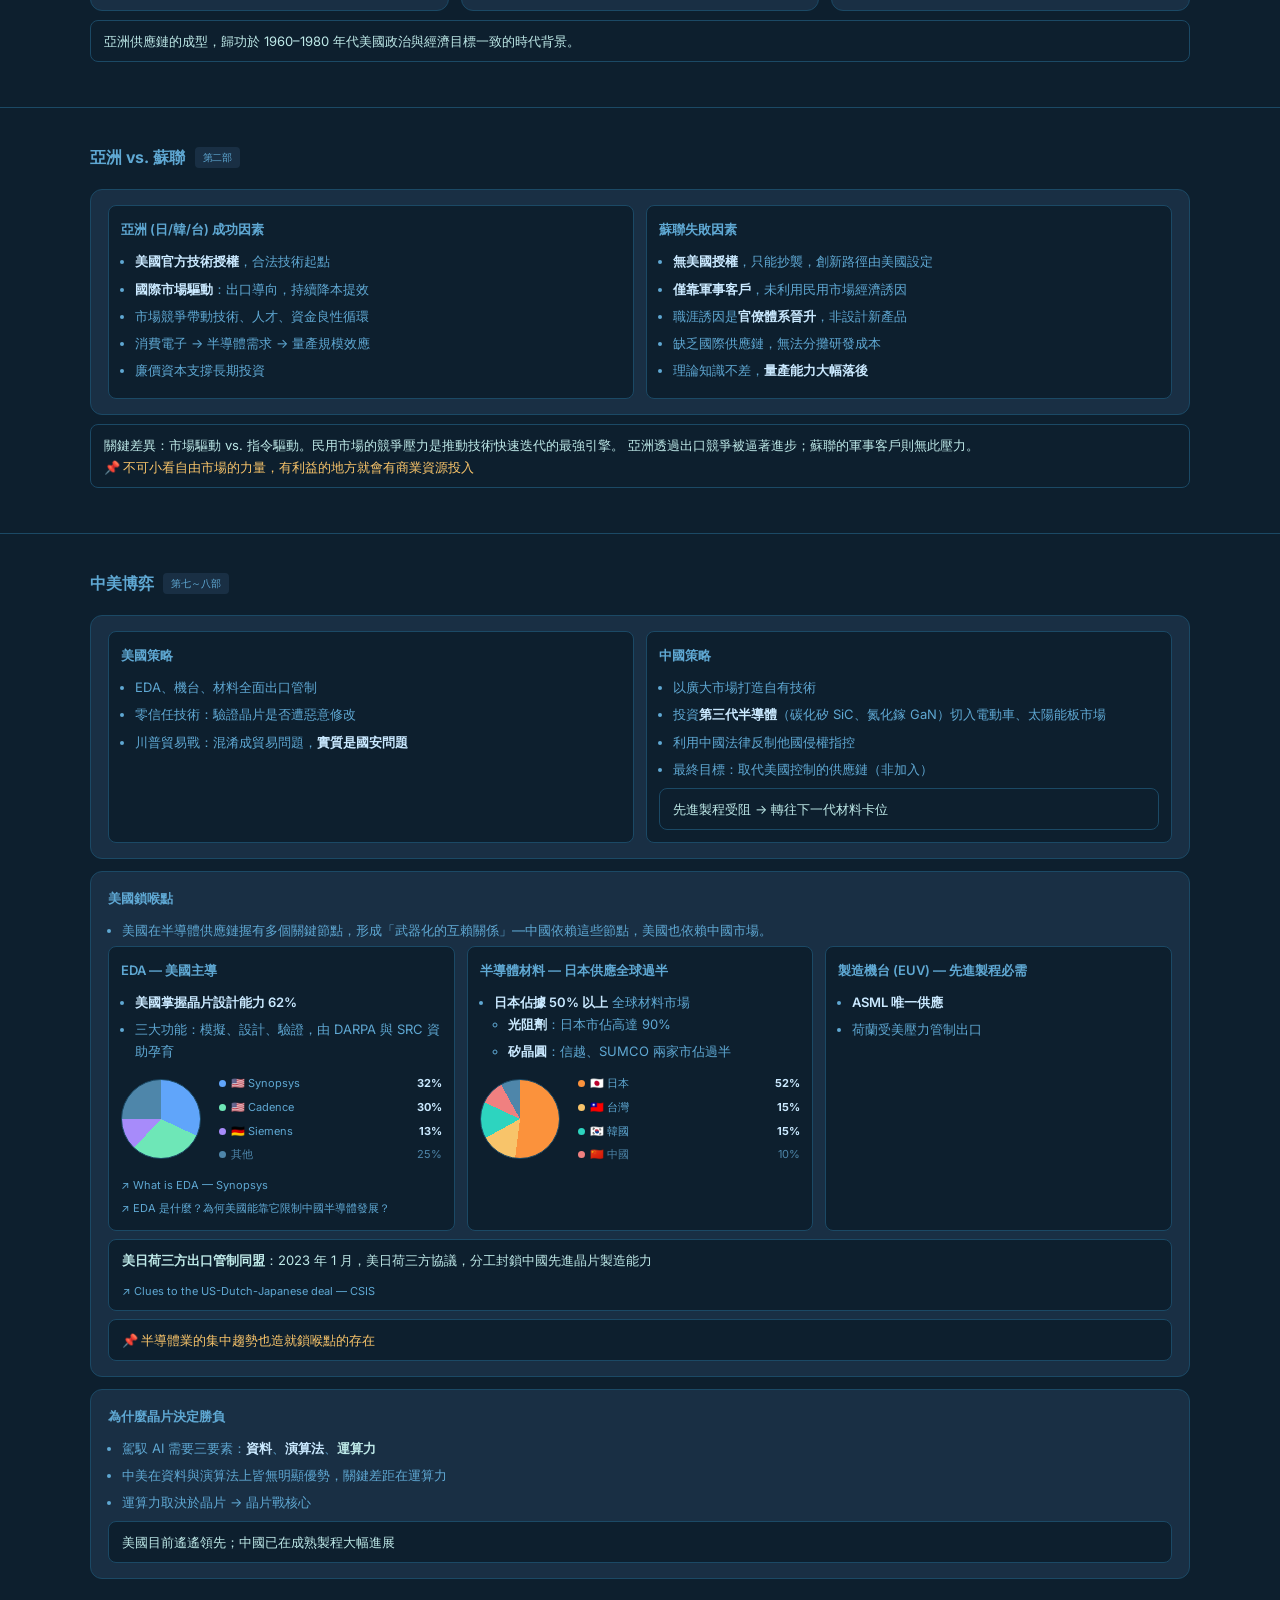
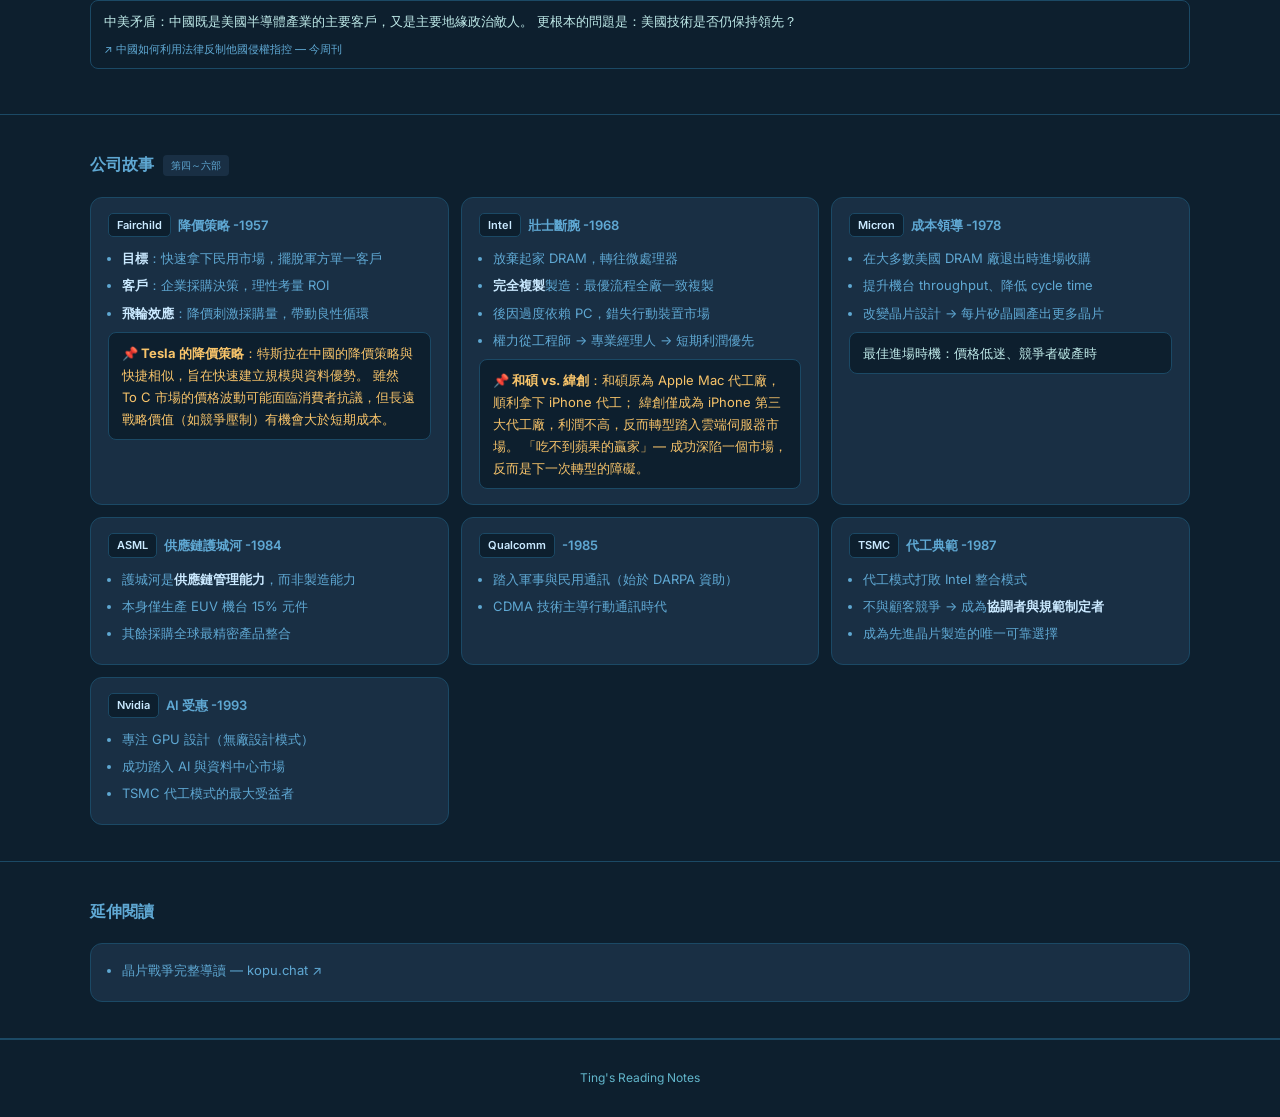
==== commit 913ab5ad: "Refactor chip-war donut charts and fix grid indentation - Extract donut chart structure into CSS cla" ====
--- a/chip-war-notes/index.html
+++ b/chip-war-notes/index.html
@@ -445,149 +445,146 @@
 
   <div class="grid">
 
-  <!-- 中美策略對比 -->
-  <div class="card" style="grid-column:1/-1">
-    <div class="grid">
-      <div class="card inner-card">
-        <div class="card-title">美國策略</div>
-        <ul>
-          <li>EDA、機台、材料全面出口管制</li>
-          <li>零信任技術：驗證晶片是否遭惡意修改</li>
-          <li>川普貿易戰：混淆成貿易問題，<strong>實質是國安問題</strong></li>
-        </ul>
-      </div>
-      <div class="card inner-card">
-        <div class="card-title">中國策略</div>
-        <ul>
-          <li>以廣大市場打造自有技術</li>
-          <li>投資<strong>第三代半導體</strong>（碳化矽 SiC、氮化鎵 GaN）切入電動車、太陽能板市場</li>
-          <li>利用中國法律反制他國侵權指控</li>
-          <li>最終目標：取代美國控制的供應鏈（非加入）</li>
-        </ul>
-        <div class="callout">先進製程受阻 → 轉往下一代材料卡位</div>
-      </div>
-    </div>
-  </div>
-
-  <!-- 美國鎖喉點 -->
-  <div class="card" style="grid-column:1/-1">
-    <div class="card-title">美國鎖喉點</div>
-    <ul>
-      <li>美國在半導體供應鏈握有多個關鍵節點，形成「武器化的互賴關係」—中國依賴這些節點，美國也依賴中國市場。</li>
-    </ul>
-    <!-- 材料 + EDA + EUV 同一列 -->
-    <div class="grid" style="margin:0; grid-template-columns: repeat(auto-fit, minmax(240px, 1fr)); gap: 12px;">
-
-      <!-- EDA -->
-      <div class="card inner-card">
-        <div class="card-title">EDA — 美國主導</div>
-        <ul>
-          <li><strong>美國掌握晶片設計能力 62%</strong></li>
-          <li>三大功能：模擬、設計、驗證，由 DARPA 與 SRC 資助孕育</li>
-        </ul>
-        <div style="display: flex; gap: 18px; align-items: center; margin-bottom: 12px;">
-          <div style="width: 80px; height: 80px; border-radius: 50%; background: conic-gradient(var(--accent) 0% 32%, #6ee7b7 32% 62%, var(--warning) 62% 75%, var(--text-dim) 75% 100%); flex-shrink: 0; border: 1px solid var(--border);"></div>
-          <div style="display: flex; flex-direction: column; gap: 5px; flex-grow: 1; min-width: 0;">
-            <div style="display: flex; justify-content: space-between; align-items: center; font-size: 11px;">
-              <span style="display: flex; align-items: center; gap: 5px; color: var(--text);"><span style="width: 7px; height: 7px; border-radius: 50%; background: var(--accent);"></span>🇺🇸 Synopsys</span>
-              <strong style="color: var(--text-bright);">32%</strong>
+    <!-- 中美策略對比 -->
+    <div class="card" style="grid-column:1/-1">
+      <div class="grid">
+        <div class="card inner-card">
+          <div class="card-title">美國策略</div>
+          <ul>
+            <li>EDA、機台、材料全面出口管制</li>
+            <li>零信任技術：驗證晶片是否遭惡意修改</li>
+            <li>川普貿易戰：混淆成貿易問題，<strong>實質是國安問題</strong></li>
+          </ul>
+        </div>
+        <div class="card inner-card">
+          <div class="card-title">中國策略</div>
+          <ul>
+            <li>以廣大市場打造自有技術</li>
+            <li>投資<strong>第三代半導體</strong>（碳化矽 SiC、氮化鎵 GaN）切入電動車、太陽能板市場</li>
+            <li>利用中國法律反制他國侵權指控</li>
+            <li>最終目標：取代美國控制的供應鏈（非加入）</li>
+          </ul>
+          <div class="callout">先進製程受阻 → 轉往下一代材料卡位</div>
+        </div>
+      </div>
+    </div>
+
+    <!-- 美國鎖喉點 -->
+    <div class="card" style="grid-column:1/-1">
+      <div class="card-title">美國鎖喉點</div>
+      <ul>
+        <li>美國在半導體供應鏈握有多個關鍵節點，形成「武器化的互賴關係」—中國依賴這些節點，美國也依賴中國市場。</li>
+      </ul>
+      <div class="grid">
+        <!-- EDA -->
+        <div class="card inner-card">
+          <div class="card-title">EDA — 美國主導</div>
+          <ul>
+            <li><strong>美國掌握晶片設計能力 62%</strong></li>
+            <li>三大功能：模擬、設計、驗證，由 DARPA 與 SRC 資助孕育</li>
+          </ul>
+          <div class="donut-wrap">
+            <div class="donut" style="background: conic-gradient(var(--eda-synopsys) 0% 32%, var(--eda-cadence) 32% 62%, var(--eda-siemens) 62% 75%, var(--text-dim) 75% 100%);"></div>
+            <div class="donut-legend">
+              <div class="legend-row">
+                <span class="legend-label"><span class="legend-dot" style="background: var(--eda-synopsys);"></span>🇺🇸 Synopsys</span>
+                <strong style="color: var(--text-bright);">32%</strong>
+              </div>
+              <div class="legend-row">
+                <span class="legend-label"><span class="legend-dot" style="background: var(--eda-cadence);"></span>🇺🇸 Cadence</span>
+                <strong style="color: var(--text-bright);">30%</strong>
+              </div>
+              <div class="legend-row">
+                <span class="legend-label"><span class="legend-dot" style="background: var(--eda-siemens);"></span>🇩🇪 Siemens</span>
+                <strong style="color: var(--text-bright);">13%</strong>
+              </div>
+              <div class="legend-row">
+                <span class="legend-label dim"><span class="legend-dot" style="background: var(--text-dim);"></span>其他</span>
+                <span style="color: var(--text-dim);">25%</span>
+              </div>
             </div>
-            <div style="display: flex; justify-content: space-between; align-items: center; font-size: 11px;">
-              <span style="display: flex; align-items: center; gap: 5px; color: var(--text);"><span style="width: 7px; height: 7px; border-radius: 50%; background: #6ee7b7;"></span>🇺🇸 Cadence</span>
-              <strong style="color: var(--text-bright);">30%</strong>
+          </div>
+          <div style="margin-top:10px;display:flex;flex-direction:column;gap:4px">
+            <a href="https://www.synopsys.com/glossary/what-is-electronic-design-automation.html" target="_blank" rel="noopener" style="font-size:11px;color:var(--text);text-decoration:none" onmouseover="this.style.color='var(--accent)'" onmouseout="this.style.color='var(--text)'">↗ What is EDA — Synopsys</a>
+            <a href="https://tw.news.yahoo.com/news/eda-%E6%98%AF%E4%BB%80%E9%BA%BC%EF%BC%9F%E7%82%BA%E4%BD%95%E7%BE%8E%E5%9C%8B%E8%83%BD%E9%9D%A0%E5%AE%83%E4%BE%86%E9%99%90%E5%88%B6%E4%B8%AD%E5%9C%8B%E7%9A%84%E5%8D%8A%E5%B0%8E%E9%AB%94%E7%99%BC%E5%B1%95%EF%BC%9F-074814513.html" target="_blank" rel="noopener" style="font-size:11px;color:var(--text);text-decoration:none" onmouseover="this.style.color='var(--accent)'" onmouseout="this.style.color='var(--text)'">↗ EDA 是什麼？為何美國能靠它限制中國半導體發展？</a>
+          </div>
+        </div>
+
+        <!-- 半導體材料 -->
+        <div class="inner-card">
+          <div class="card-title">半導體材料 — 日本供應全球過半</div>
+          <ul>
+            <li><strong>日本佔據 50% 以上</strong> 全球材料市場
+              <ul>
+                <li><strong>光阻劑</strong>：日本市佔高達 90%</li>
+                <li><strong>矽晶圓</strong>：信越、SUMCO 兩家市佔過半</li>
+              </ul>
+            </li>
+          </ul>
+          <div class="donut-wrap">
+            <div class="donut" style="background: conic-gradient(var(--country-japan) 0% 52%, var(--country-taiwan) 52% 67%, var(--country-korea) 67% 82%, var(--country-china) 82% 92%, var(--text-dim) 92% 100%);"></div>
+            <div class="donut-legend">
+              <div class="legend-row">
+                <span class="legend-label"><span class="legend-dot" style="background: var(--country-japan);"></span>🇯🇵 日本</span>
+                <strong style="color: var(--text-bright);">52%</strong>
+              </div>
+              <div class="legend-row">
+                <span class="legend-label"><span class="legend-dot" style="background: var(--country-taiwan);"></span>🇹🇼 台灣</span>
+                <strong style="color: var(--text-bright);">15%</strong>
+              </div>
+              <div class="legend-row">
+                <span class="legend-label"><span class="legend-dot" style="background: var(--country-korea);"></span>🇰🇷 韓國</span>
+                <strong style="color: var(--text-bright);">15%</strong>
+              </div>
+              <div class="legend-row">
+                <span class="legend-label dim"><span class="legend-dot" style="background: var(--country-china);"></span>🇨🇳 中國</span>
+                <span style="color: var(--text-dim);">10%</span>
+              </div>
             </div>
-            <div style="display: flex; justify-content: space-between; align-items: center; font-size: 11px;">
-              <span style="display: flex; align-items: center; gap: 5px; color: var(--text);"><span style="width: 7px; height: 7px; border-radius: 50%; background: var(--warning);"></span>🇩🇪 Siemens</span>
-              <strong style="color: var(--text-bright);">13%</strong>
-            </div>
-            <div style="display: flex; justify-content: space-between; align-items: center; font-size: 11px;">
-              <span style="display: flex; align-items: center; gap: 5px; color: var(--text-dim);"><span style="width: 7px; height: 7px; border-radius: 50%; background: var(--text-dim);"></span>其他</span>
-              <span style="color: var(--text-dim);">25%</span>
-            </div>
-          </div>
-        </div>
-        <div style="margin-top:10px;display:flex;flex-direction:column;gap:4px">
-          <a href="https://www.synopsys.com/glossary/what-is-electronic-design-automation.html" target="_blank" rel="noopener" style="font-size:11px;color:var(--text);text-decoration:none" onmouseover="this.style.color='var(--accent)'" onmouseout="this.style.color='var(--text)'">↗ What is EDA — Synopsys</a>
-          <a href="https://tw.news.yahoo.com/news/eda-%E6%98%AF%E4%BB%80%E9%BA%BC%EF%BC%9F%E7%82%BA%E4%BD%95%E7%BE%8E%E5%9C%8B%E8%83%BD%E9%9D%A0%E5%AE%83%E4%BE%86%E9%99%90%E5%88%B6%E4%B8%AD%E5%9C%8B%E7%9A%84%E5%8D%8A%E5%B0%8E%E9%AB%94%E7%99%BC%E5%B1%95%EF%BC%9F-074814513.html" target="_blank" rel="noopener" style="font-size:11px;color:var(--text);text-decoration:none" onmouseover="this.style.color='var(--accent)'" onmouseout="this.style.color='var(--text)'">↗ EDA 是什麼？為何美國能靠它限制中國半導體發展？</a>
-        </div>
-      </div>
-
-      <!-- 半導體材料 -->
-      <div class="inner-card">
-        <div class="card-title">半導體材料 — 日本供應全球過半</div>
-        <ul>
-          <li><strong>日本佔據 50% 以上</strong> 全球材料市場
-            <ul>
-              <li><strong>光阻劑</strong>：日本市佔高達 90%</li>
-              <li><strong>矽晶圓</strong>：信越、SUMCO 兩家市佔過半</li>
-            </ul>
-          </li>
-        </ul>
-        <div style="display: flex; gap: 18px; align-items: center; margin: 12px 0;">
-          <div style="width: 80px; height: 80px; border-radius: 50%; background: conic-gradient(var(--country-japan) 0% 52%, var(--country-taiwan) 52% 67%, var(--country-korea) 67% 82%, var(--country-china) 82% 92%, var(--text-dim) 92% 100%); flex-shrink: 0; border: 1px solid var(--border);"></div>
-          <div style="display: flex; flex-direction: column; gap: 5px; flex-grow: 1; min-width: 0;">
-            <div style="display: flex; justify-content: space-between; align-items: center; font-size: 11px;">
-              <span style="display: flex; align-items: center; gap: 5px; color: var(--text);"><span style="width: 7px; height: 7px; border-radius: 50%; background: var(--country-japan);"></span>🇯🇵 日本</span>
-              <strong style="color: var(--text-bright);">52%</strong>
-            </div>
-            <div style="display: flex; justify-content: space-between; align-items: center; font-size: 11px;">
-              <span style="display: flex; align-items: center; gap: 5px; color: var(--text);"><span style="width: 7px; height: 7px; border-radius: 50%; background: var(--country-taiwan);"></span>🇹🇼 台灣</span>
-              <strong style="color: var(--text-bright);">15%</strong>
-            </div>
-            <div style="display: flex; justify-content: space-between; align-items: center; font-size: 11px;">
-              <span style="display: flex; align-items: center; gap: 5px; color: var(--text);"><span style="width: 7px; height: 7px; border-radius: 50%; background: var(--country-korea);"></span>🇰🇷 韓國</span>
-              <strong style="color: var(--text-bright);">15%</strong>
-            </div>
-            <div style="display: flex; justify-content: space-between; align-items: center; font-size: 11px;">
-              <span style="display: flex; align-items: center; gap: 5px; color: var(--text-dim);"><span style="width: 7px; height: 7px; border-radius: 50%; background: var(--country-china);"></span>🇨🇳 中國</span>
-              <span style="color: var(--text-dim);">10%</span>
-            </div>
-          </div>
-        </div>
-      </div>
-
-      <!-- 製造機台 (EUV) -->
-      <div class="inner-card">
-        <div class="card-title">製造機台 (EUV) — 先進製程必需</div>
-        <ul>
-          <li><strong>ASML 唯一供應</strong></li>
-          <li>荷蘭受美壓力管制出口</li>
-        </ul>
-      </div>
-    </div>
-
-    <!-- 美日荷三方出口管制同盟 -->
-    <div class="callout">
-      <strong>美日荷三方出口管制同盟</strong>：2023 年 1 月，美日荷三方協議，分工封鎖中國先進晶片製造能力
-      <div style="margin-top:8px">
-        <a href="https://www.csis.org/analysis/clues-us-dutch-japanese-semiconductor-export-controls-deal-are-hiding-plain-sight" target="_blank" rel="noopener" style="font-size:11px;color:var(--text);text-decoration:none" onmouseover="this.style.color='var(--accent)'" onmouseout="this.style.color='var(--text)'">↗ Clues to the US-Dutch-Japanese deal — CSIS</a>
-      </div>
-    </div>
-
-    <div class="callout"><span class="annotation">半導體業的集中趨勢也造就鎖喉點的存在</span></div>
-  </div>
-
-  <!-- AI 三要素：為何運算力是核心 -->
-  <div class="card" style="grid-column:1/-1">
-    <div class="card-title">為什麼晶片決定勝負</div>
-    <ul>
-      <li>駕馭 AI 需要三要素：<strong>資料</strong>、<strong>演算法</strong>、<strong style="color:var(--highlight)">運算力</strong></li>
-      <li>中美在資料與演算法上皆無明顯優勢，關鍵差距在運算力</li>
-      <li>運算力取決於晶片 → 晶片戰核心</li>
-    </ul>
-    <div class="callout">美國目前遙遙領先；中國已在成熟製程大幅進展</div>
-  </div>
-  <div class="callout" style="grid-column:1/-1">
-    <div>中美矛盾：中國既是美國半導體產業的主要客戶，又是主要地緣政治敵人。
-    更根本的問題是：美國技術是否仍保持領先？</div>
-    <a href="https://www.businesstoday.com.tw/article/category/183015/post/202301100021/"
-       target="_blank" rel="noopener"
-       style="font-size:11px;color:var(--text);text-decoration:none;display:inline-block;margin-top:8px"
-       onmouseover="this.style.color='var(--accent)'"
-       onmouseout="this.style.color='var(--text)'">↗ 中國如何利用法律反制他國侵權指控 — 今周刊</a>
-  </div>
-
-  </div><!-- /grid -->
+          </div>
+        </div>
+
+        <!-- 製造機台 (EUV) -->
+        <div class="inner-card">
+          <div class="card-title">製造機台 (EUV) — 先進製程必需</div>
+          <ul>
+            <li><strong>ASML 唯一供應</strong></li>
+            <li>荷蘭受美壓力管制出口</li>
+          </ul>
+        </div>
+      </div>
+
+      <!-- 美日荷三方出口管制同盟 -->
+      <div class="callout">
+        <strong>美日荷三方出口管制同盟</strong>：2023 年 1 月，美日荷三方協議，分工封鎖中國先進晶片製造能力
+        <div style="margin-top:8px">
+          <a href="https://www.csis.org/analysis/clues-us-dutch-japanese-semiconductor-export-controls-deal-are-hiding-plain-sight" target="_blank" rel="noopener" style="font-size:11px;color:var(--text);text-decoration:none" onmouseover="this.style.color='var(--accent)'" onmouseout="this.style.color='var(--text)'">↗ Clues to the US-Dutch-Japanese deal — CSIS</a>
+        </div>
+      </div>
+
+      <div class="callout"><span class="annotation">半導體業的集中趨勢也造就鎖喉點的存在</span></div>
+    </div>
+
+    <!-- AI 三要素：為何運算力是核心 -->
+    <div class="card" style="grid-column:1/-1">
+      <div class="card-title">為什麼晶片決定勝負</div>
+      <ul>
+        <li>駕馭 AI 需要三要素：<strong>資料</strong>、<strong>演算法</strong>、<strong style="color:var(--highlight)">運算力</strong></li>
+        <li>中美在資料與演算法上皆無明顯優勢，關鍵差距在運算力</li>
+        <li>運算力取決於晶片 → 晶片戰核心</li>
+      </ul>
+      <div class="callout">美國目前遙遙領先；中國已在成熟製程大幅進展</div>
+    </div>
+    <div class="callout" style="grid-column:1/-1">
+      <div>中美矛盾：中國既是美國半導體產業的主要客戶，又是主要地緣政治敵人。
+      更根本的問題是：美國技術是否仍保持領先？</div>
+      <a href="https://www.businesstoday.com.tw/article/category/183015/post/202301100021/"
+         target="_blank" rel="noopener"
+         style="font-size:11px;color:var(--text);text-decoration:none;display:inline-block;margin-top:8px"
+         onmouseover="this.style.color='var(--accent)'"
+         onmouseout="this.style.color='var(--text)'">↗ 中國如何利用法律反制他國侵權指控 — 今周刊</a>
+    </div>
+  </div>
 </div></section>
 
 <!-- ⑦ COMPANIES -->
--- a/chip-war-notes/style.css
+++ b/chip-war-notes/style.css
@@ -7,6 +7,13 @@
   --country-russia:      #94a3b8;
   --country-netherlands: #a78bfa;
   --country-taiwan:      #f8c46a;
+}
+
+/* ── COMPANY COLORS ── */
+:root {
+  --eda-synopsys: #60a5fa;
+  --eda-cadence:  #6ee7b7;
+  --eda-siemens:  #a78bfa;
 }
 
 /* ── WORLD MAP ── */
@@ -36,3 +43,12 @@
 .info-block ul li { font-size: 12px; margin-bottom: 3px; }
 .info-block ul li strong { color: var(--text-bright); }
 .info-full { grid-column: 1 / -1; }
+
+/* ── DONUT CHART ── */
+.donut-wrap { display: flex; gap: 18px; align-items: center; margin: 12px 0; }
+.donut { width: 80px; height: 80px; border-radius: 50%; flex-shrink: 0; border: 1px solid var(--border); }
+.donut-legend { display: flex; flex-direction: column; gap: 5px; flex-grow: 1; min-width: 0; }
+.legend-row { display: flex; justify-content: space-between; align-items: center; font-size: 11px; }
+.legend-label { display: flex; align-items: center; gap: 5px; color: var(--text); }
+.legend-label.dim { color: var(--text-dim); }
+.legend-dot { width: 7px; height: 7px; border-radius: 50%; flex-shrink: 0; }
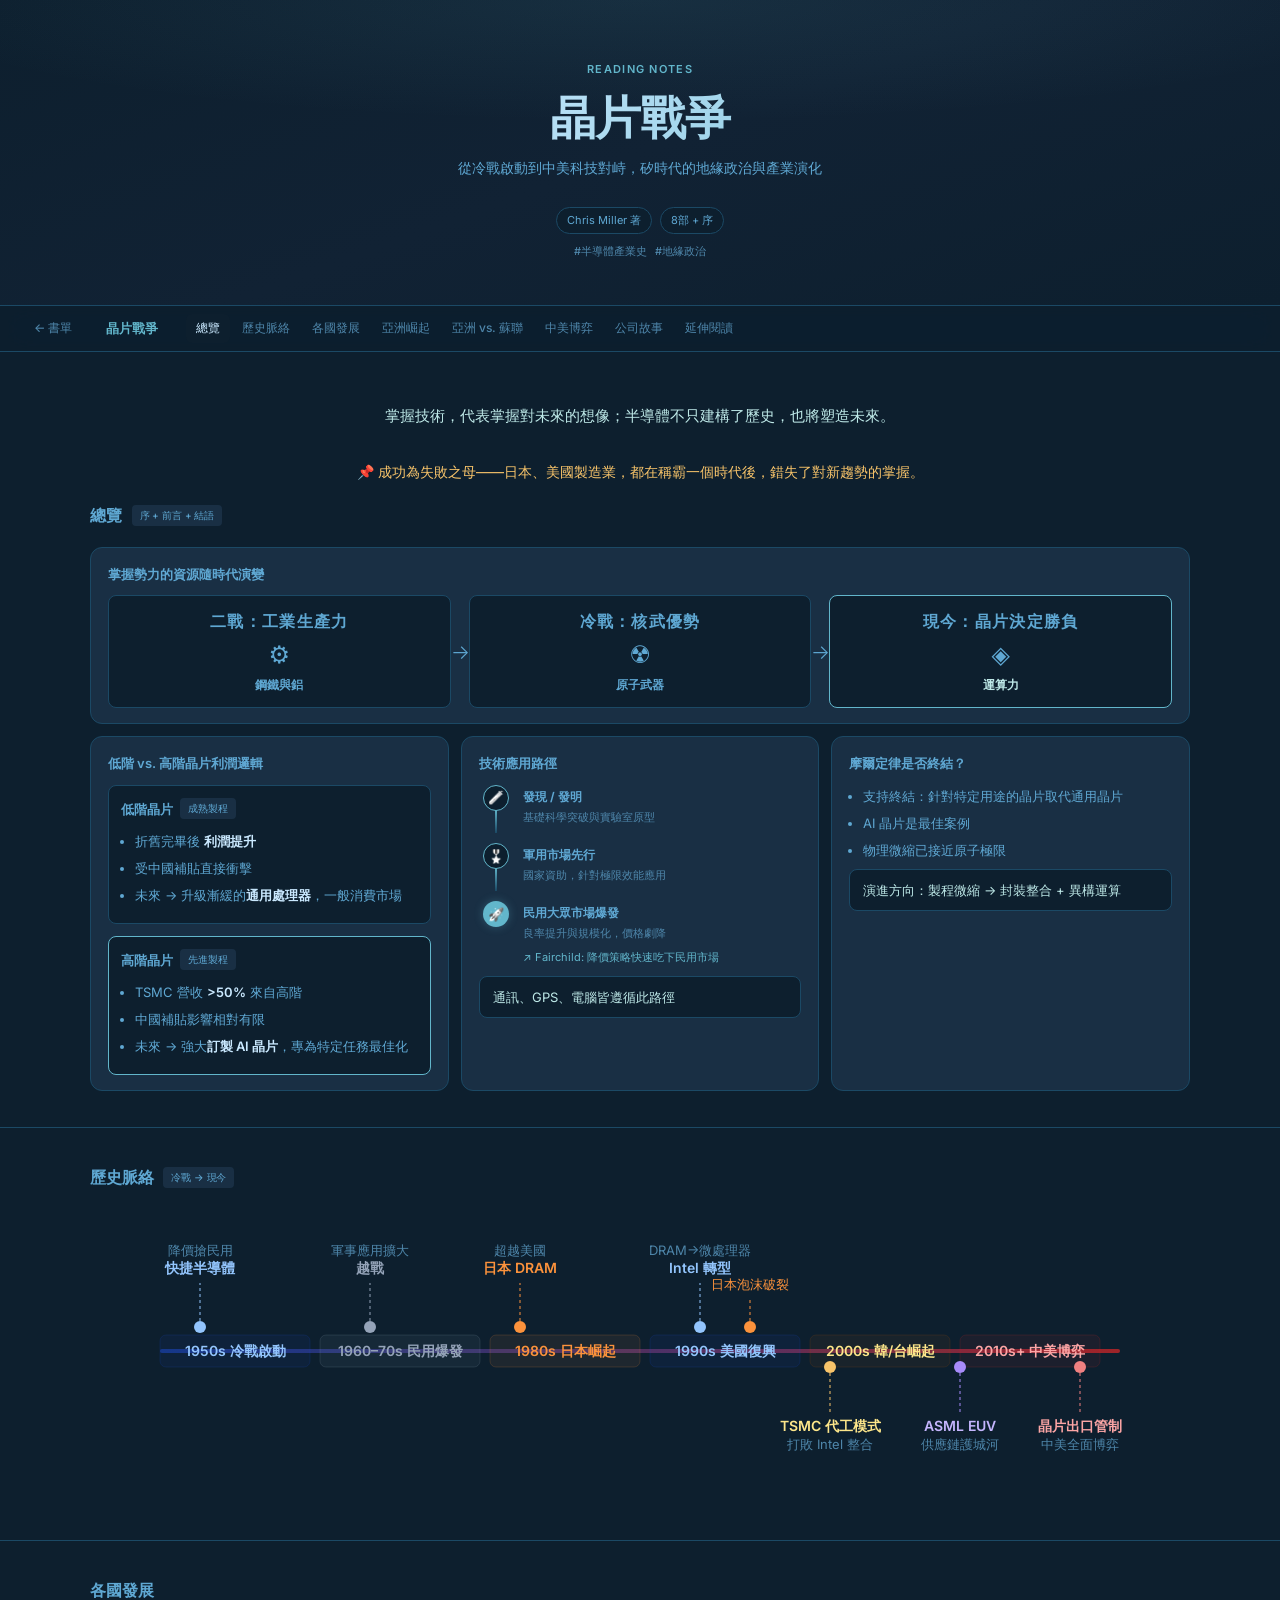
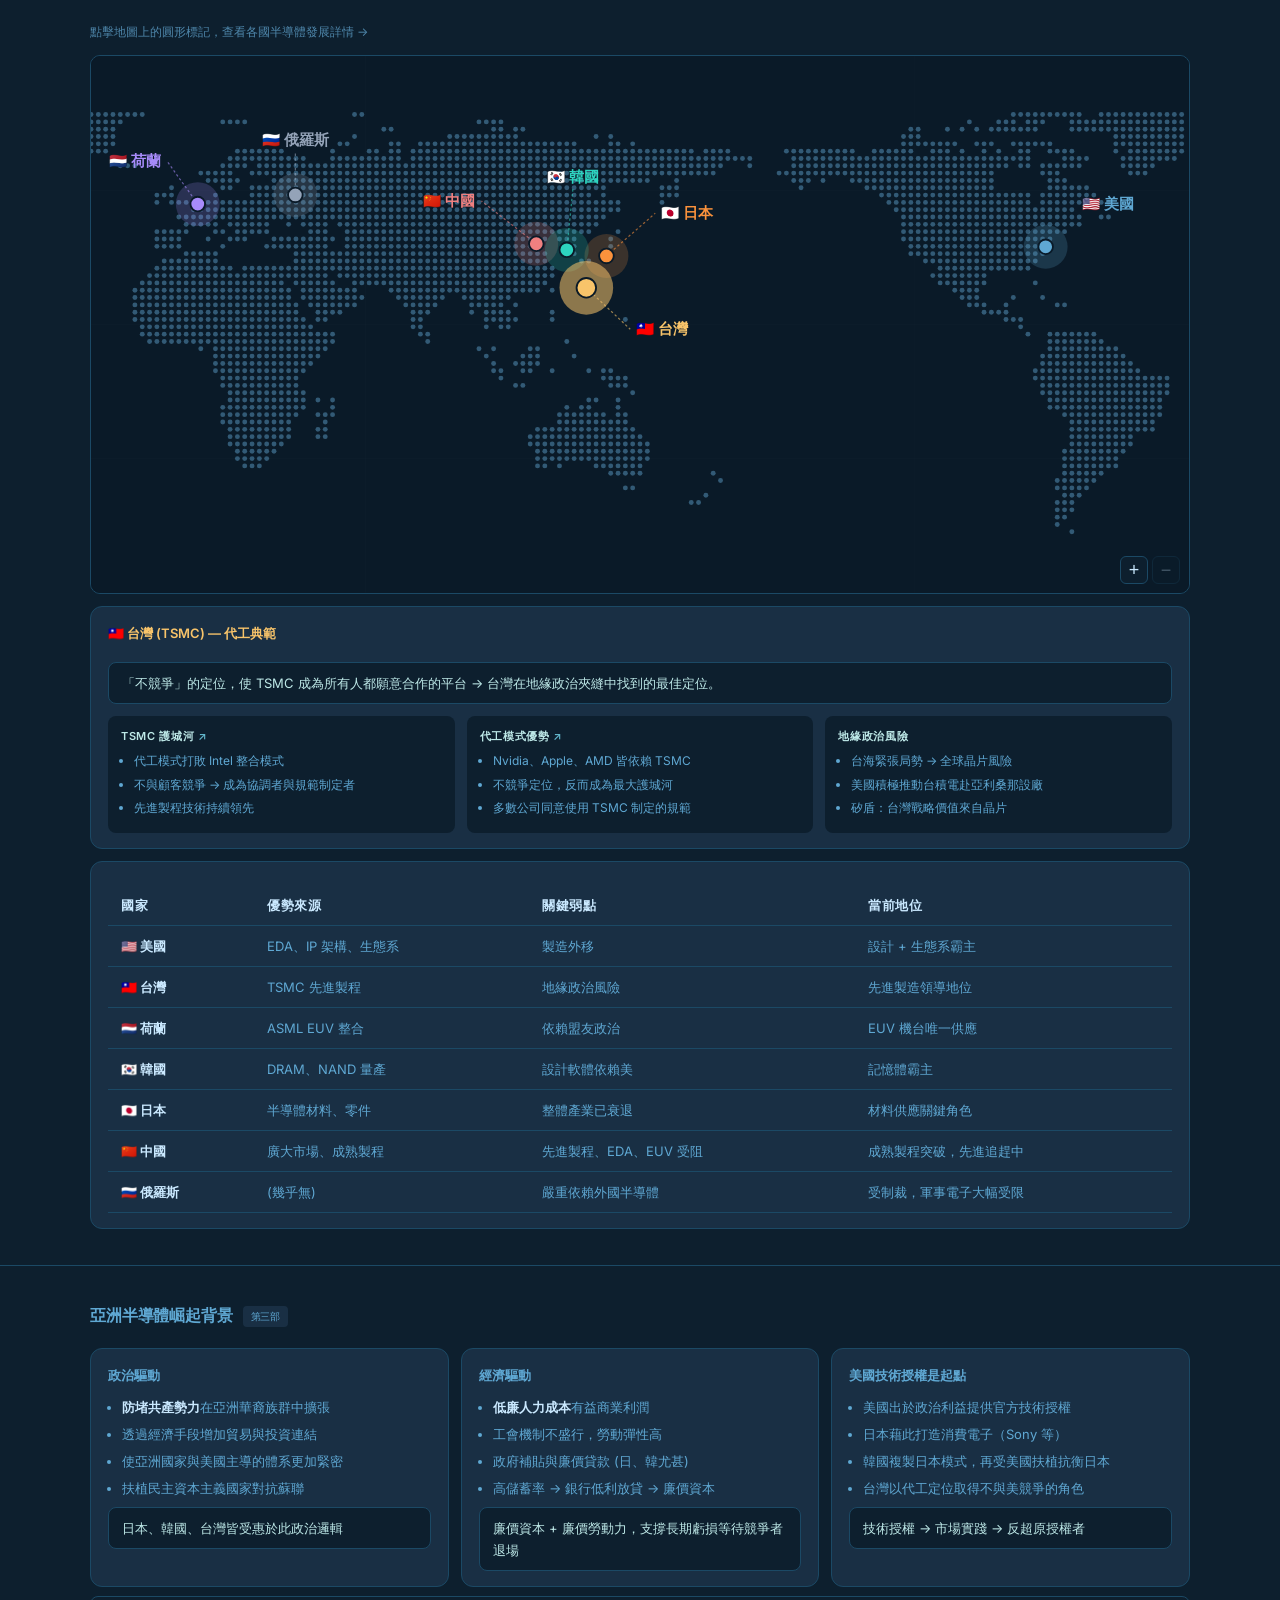
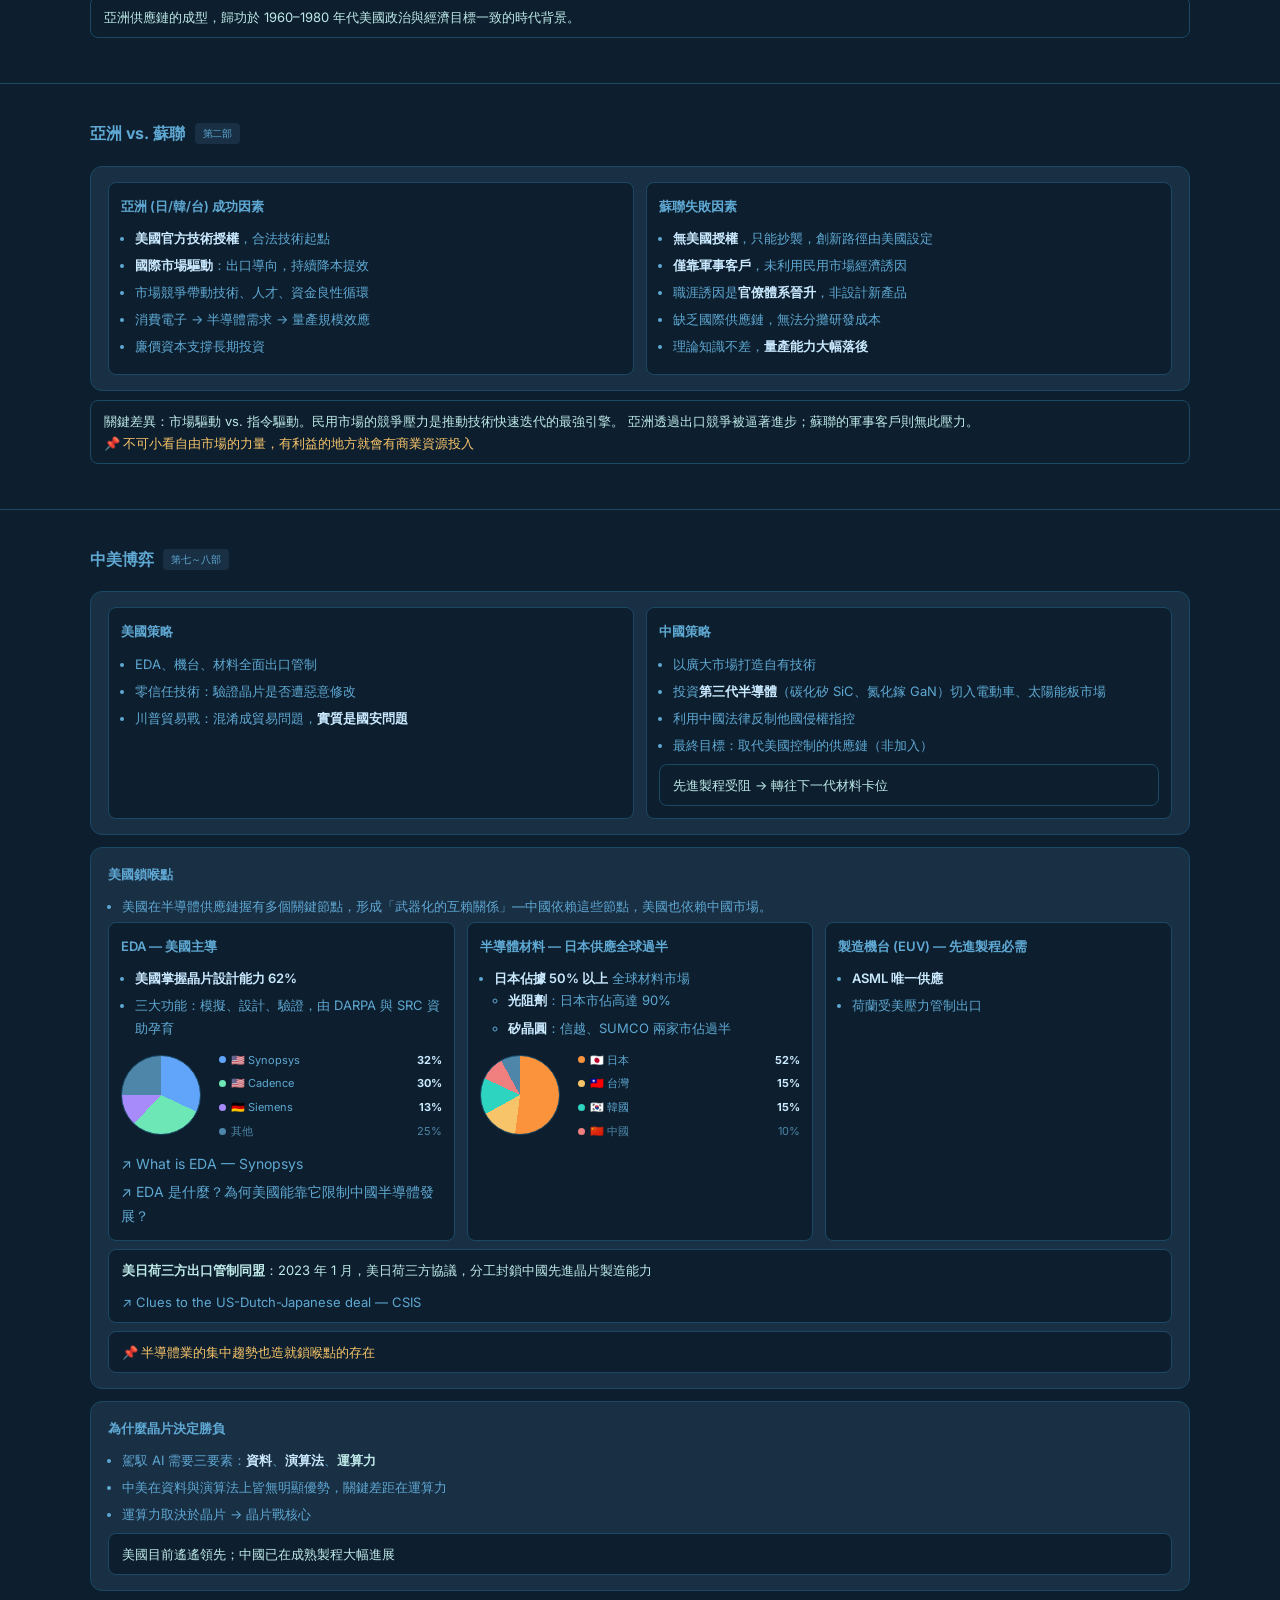
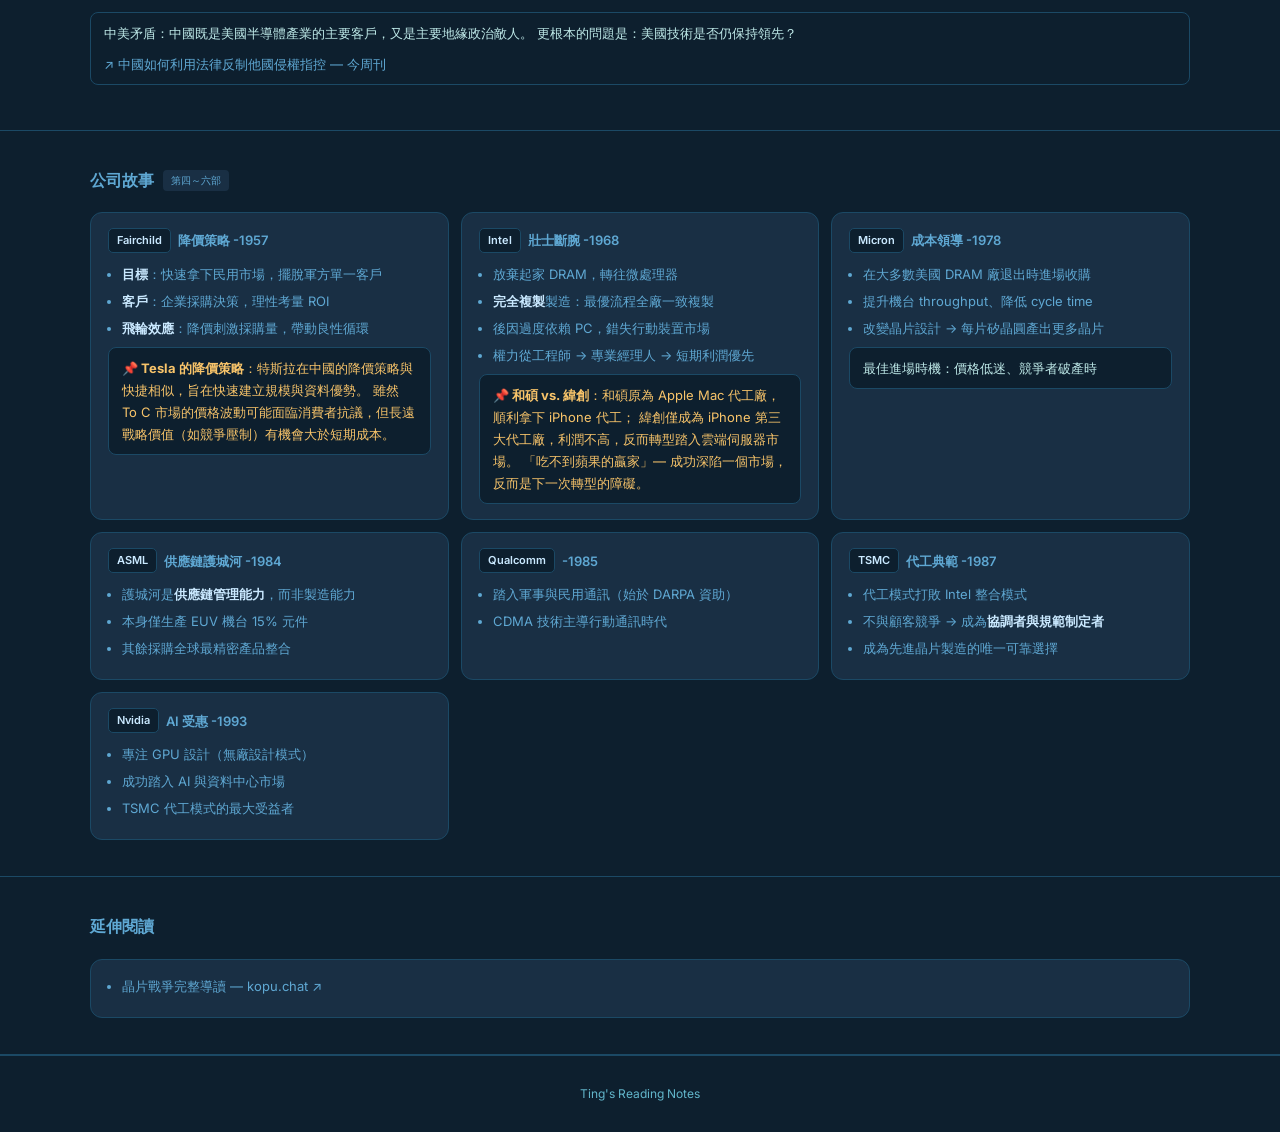
==== commit 325ec26b: "Extract inline styles into CSS classes and fix ref-link color - Add era-label, era-icon, era-sub, er" ====
--- a/chip-war-notes/index.html
+++ b/chip-war-notes/index.html
@@ -49,49 +49,37 @@
       <div class="card-title">掌握勢力的資源隨時代演變</div>
       <div style="display:grid;grid-template-columns:1fr 18px 1fr 18px 1fr;align-items:center;gap:0">
         <div class="card inner-card" style="text-align:center">
-          <div style="font-size:16px;font-weight:700;letter-spacing:.08em;color:var(--text-dim);text-transform:uppercase;margin-bottom:8px">二戰：工業生產力</div>
-          <div style="font-size:24px;color:var(--text);line-height:1;margin-bottom:8px">⚙&#xFE0E;</div>
-          <div style="font-size:12px;font-weight:600;color:var(--text)">鋼鐵與鋁</div>
-        </div>
-        <div style="text-align:center;color:var(--text);font-size:20px;font-weight:300">→</div>
+          <div class="era-label">二戰：工業生產力</div>
+          <div class="era-icon">⚙&#xFE0E;</div>
+          <div class="era-sub">鋼鐵與鋁</div>
+        </div>
+        <div class="era-arrow">→</div>
         <div class="card inner-card" style="text-align:center">
-          <div style="font-size:16px;font-weight:700;letter-spacing:.08em;color:var(--text-dim);text-transform:uppercase;margin-bottom:8px">冷戰：核武優勢</div>
-          <div style="font-size:24px;color:var(--text);line-height:1;margin-bottom:8px">☢&#xFE0E;</div>
-          <div style="font-size:12px;font-weight:600;color:var(--text)">原子武器</div>
-        </div>
-        <div style="text-align:center;color:var(--accent);font-size:20px;font-weight:300">→</div>
-        <div style="background:#1b496530;border:1px solid var(--accent);border-radius:8px;padding:14px 8px;text-align:center">
-          <div style="font-size:16px;font-weight:700;letter-spacing:.08em;color:var(--accent);text-transform:uppercase;margin-bottom:8px">現今：晶片決定勝負</div>
-          <div style="font-size:24px;color:var(--accent);line-height:1;margin-bottom:8px">◈</div>
-          <div style="font-size:12px;font-weight:700;color:var(--highlight)">運算力</div>
+          <div class="era-label">冷戰：核武優勢</div>
+          <div class="era-icon">☢&#xFE0E;</div>
+          <div class="era-sub">原子武器</div>
+        </div>
+        <div class="era-arrow">→</div>
+        <div class="accent-card" style="text-align:center">
+          <div class="era-label">現今：晶片決定勝負</div>
+          <div class="era-icon">◈</div>
+          <div class="era-sub" style="color:var(--highlight);font-weight:700">運算力</div>
         </div>
       </div>
     </div>
     <div class="card">
       <div class="card-title">低階 vs. 高階晶片利潤邏輯</div>
-      <div style="display:flex;flex-direction:column;gap:10px">
+      <div class="grid">
         <div class="card inner-card">
-          <div style="display:flex;justify-content:space-between;align-items:center;margin-bottom:8px">
-            <span style="font-size:12px;font-weight:700;color:var(--text)">低階晶片</span>
-            <span style="font-size:10px;background:var(--bg);color:var(--text);padding:2px 7px;border-radius:4px">成熟製程</span>
-          </div>
-          <div style="height:5px;background:var(--border);border-radius:3px;margin-bottom:9px">
-            <div style="height:100%;width:42%;background:var(--text);border-radius:3px;opacity:.6"></div>
-          </div>
+          <div class="card-title">低階晶片<span class="tag">成熟製程</span></div>
           <ul>
             <li>折舊完畢後 <strong>利潤提升</strong></li>
             <li>受中國補貼直接衝擊</li>
             <li>未來 → 升級漸緩的<strong>通用處理器</strong>，一般消費市場</li>
           </ul>
         </div>
-        <div style="background:#1b496528;border:1px solid var(--accent);border-radius:8px;padding:12px 14px">
-          <div style="display:flex;justify-content:space-between;align-items:center;margin-bottom:8px">
-            <span style="font-size:12px;font-weight:700;color:var(--highlight)">高階晶片</span>
-            <span style="font-size:10px;background:#1b496550;color:var(--accent);padding:2px 7px;border-radius:4px">先進製程</span>
-          </div>
-          <div style="height:5px;background:var(--border);border-radius:3px;margin-bottom:9px">
-            <div style="height:100%;width:72%;background:var(--accent);border-radius:3px"></div>
-          </div>
+        <div class="accent-card">
+          <div class="card-title">高階晶片<span class="tag">先進製程</span></div>
           <ul>
             <li>TSMC 營收 <strong>&gt;50%</strong> 來自高階</li>
             <li>中國補貼影響相對有限</li>
@@ -102,37 +90,37 @@
     </div>
     <div class="card">
       <div class="card-title">技術應用路徑</div>
-      <div style="display: flex; flex-direction: column; padding-left: 4px;">
+      <div class="step-list">
         <!-- Step 1 -->
-        <div style="display: flex; gap: 14px;">
-          <div style="display: flex; flex-direction: column; align-items: center;">
-            <div style="width: 26px; height: 26px; border-radius: 50%; background: var(--bg); border: 1.5px solid var(--accent); display: flex; align-items: center; justify-content: center; font-size: 13px; z-index: 1;"><span class="em">🧪</span></div>
-            <div style="width: 2px; height: 24px; background: linear-gradient(to bottom, var(--accent), var(--border)); margin: -2px 0;"></div>
-          </div>
-          <div style="padding-bottom: 16px; padding-top: 2px;">
-            <div style="font-size: 12px; font-weight: 700; color: var(--text-bright);">發現 / 發明</div>
-            <div style="font-size: 11px; color: var(--text-dim); margin-top: 1px;">基礎科學突破與實驗室原型</div>
+        <div class="step">
+          <div class="step-icon-col">
+            <div class="step-icon-bg"><span class="em">🧪</span></div>
+            <div class="step-line"></div>
+          </div>
+          <div class="step-content">
+            <div class="step-title">發現 / 發明</div>
+            <div class="step-desc">基礎科學突破與實驗室原型</div>
           </div>
         </div>
         <!-- Step 2 -->
-        <div style="display: flex; gap: 14px;">
-          <div style="display: flex; flex-direction: column; align-items: center;">
-            <div style="width: 26px; height: 26px; border-radius: 50%; background: var(--bg); border: 1.5px solid var(--accent); display: flex; align-items: center; justify-content: center; font-size: 13px; z-index: 1;"><span class="em">🎖️</span></div>
-            <div style="width: 2px; height: 24px; background: linear-gradient(to bottom, var(--accent), var(--highlight)); opacity: 0.6; margin: -2px 0;"></div>
-          </div>
-          <div style="padding-bottom: 16px; padding-top: 2px;">
-            <div style="font-size: 12px; font-weight: 700; color: var(--text-bright);">軍用市場先行</div>
-            <div style="font-size: 11px; color: var(--text-dim); margin-top: 1px;">國家資助，針對極限效能應用</div>
+        <div class="step">
+          <div class="step-icon-col">
+            <div class="step-icon-bg"><span class="em">🎖️</span></div>
+            <div class="step-line"></div>
+          </div>
+          <div class="step-content">
+            <div class="step-title">軍用市場先行</div>
+            <div class="step-desc">國家資助，針對極限效能應用</div>
           </div>
         </div>
         <!-- Step 3 -->
-        <div style="display: flex; gap: 14px;">
-          <div style="display: flex; flex-direction: column; align-items: center;">
-            <div style="width: 26px; height: 26px; border-radius: 50%; background: var(--accent); color: var(--bg); display: flex; align-items: center; justify-content: center; font-size: 13px; z-index: 1; box-shadow: 0 0 10px rgba(98, 182, 203, 0.3);"><span class="em">🚀</span></div>
-          </div>
-          <div style="padding-top: 2px;">
-            <div style="font-size: 12px; font-weight: 700; color: var(--highlight);">民用大眾市場爆發</div>
-            <div style="font-size: 11px; color: var(--text); margin-top: 1px;">良率提升與規模化，價格劇降</div>
+        <div class="step">
+          <div class="step-icon-col">
+            <div class="step-icon-bg strong"><span class="em">🚀</span></div>
+          </div>
+          <div class="step-content" style="padding-bottom:0">
+            <div class="step-title">民用大眾市場爆發</div>
+            <div class="step-desc">良率提升與規模化，價格劇降</div>
             <a href="#companies" onclick="event.preventDefault();document.getElementById('companies').scrollIntoView({behavior:'smooth'})" style="font-size:11px;color:var(--accent);text-decoration:none;display:inline-block;margin-top:5px" onmouseover="this.style.opacity='0.7'" onmouseout="this.style.opacity='1'">↗ Fairchild: 降價策略快速吃下民用市場</a>
           </div>
         </div>
@@ -142,7 +130,7 @@
     <div class="card">
       <div class="card-title">摩爾定律是否終結？</div>
       <ul>
-        <li><strong>支持終結</strong>：針對特定用途的晶片取代通用晶片</li>
+        <li>支持終結：針對特定用途的晶片取代通用晶片</li>
         <li>AI 晶片是最佳案例</li>
         <li>物理微縮已接近原子極限</li>
       </ul>
@@ -483,30 +471,30 @@
             <li><strong>美國掌握晶片設計能力 62%</strong></li>
             <li>三大功能：模擬、設計、驗證，由 DARPA 與 SRC 資助孕育</li>
           </ul>
-          <div class="donut-wrap">
-            <div class="donut" style="background: conic-gradient(var(--eda-synopsys) 0% 32%, var(--eda-cadence) 32% 62%, var(--eda-siemens) 62% 75%, var(--text-dim) 75% 100%);"></div>
-            <div class="donut-legend">
+          <div class="pie-wrap">
+            <div class="pie" style="background: conic-gradient(var(--eda-synopsys) 0% 32%, var(--eda-cadence) 32% 62%, var(--eda-siemens) 62% 75%, var(--text-dim) 75% 100%);"></div>
+            <div class="pie-legend">
               <div class="legend-row">
                 <span class="legend-label"><span class="legend-dot" style="background: var(--eda-synopsys);"></span>🇺🇸 Synopsys</span>
-                <strong style="color: var(--text-bright);">32%</strong>
+                <strong>32%</strong>
               </div>
               <div class="legend-row">
                 <span class="legend-label"><span class="legend-dot" style="background: var(--eda-cadence);"></span>🇺🇸 Cadence</span>
-                <strong style="color: var(--text-bright);">30%</strong>
+                <strong>30%</strong>
               </div>
               <div class="legend-row">
                 <span class="legend-label"><span class="legend-dot" style="background: var(--eda-siemens);"></span>🇩🇪 Siemens</span>
-                <strong style="color: var(--text-bright);">13%</strong>
+                <strong>13%</strong>
               </div>
               <div class="legend-row">
                 <span class="legend-label dim"><span class="legend-dot" style="background: var(--text-dim);"></span>其他</span>
-                <span style="color: var(--text-dim);">25%</span>
+                <span class="legend-val">25%</span>
               </div>
             </div>
           </div>
-          <div style="margin-top:10px;display:flex;flex-direction:column;gap:4px">
-            <a href="https://www.synopsys.com/glossary/what-is-electronic-design-automation.html" target="_blank" rel="noopener" style="font-size:11px;color:var(--text);text-decoration:none" onmouseover="this.style.color='var(--accent)'" onmouseout="this.style.color='var(--text)'">↗ What is EDA — Synopsys</a>
-            <a href="https://tw.news.yahoo.com/news/eda-%E6%98%AF%E4%BB%80%E9%BA%BC%EF%BC%9F%E7%82%BA%E4%BD%95%E7%BE%8E%E5%9C%8B%E8%83%BD%E9%9D%A0%E5%AE%83%E4%BE%86%E9%99%90%E5%88%B6%E4%B8%AD%E5%9C%8B%E7%9A%84%E5%8D%8A%E5%B0%8E%E9%AB%94%E7%99%BC%E5%B1%95%EF%BC%9F-074814513.html" target="_blank" rel="noopener" style="font-size:11px;color:var(--text);text-decoration:none" onmouseover="this.style.color='var(--accent)'" onmouseout="this.style.color='var(--text)'">↗ EDA 是什麼？為何美國能靠它限制中國半導體發展？</a>
+          <div class="links">
+            <a href="https://www.synopsys.com/glossary/what-is-electronic-design-automation.html" target="_blank" rel="noopener" class="ref-link">↗ What is EDA — Synopsys</a>
+            <a href="https://tw.news.yahoo.com/news/eda-%E6%98%AF%E4%BB%80%E9%BA%BC%EF%BC%9F%E7%82%BA%E4%BD%95%E7%BE%8E%E5%9C%8B%E8%83%BD%E9%9D%A0%E5%AE%83%E4%BE%86%E9%99%90%E5%88%B6%E4%B8%AD%E5%9C%8B%E7%9A%84%E5%8D%8A%E5%B0%8E%E9%AB%94%E7%99%BC%E5%B1%95%EF%BC%9F-074814513.html" target="_blank" rel="noopener" class="ref-link">↗ EDA 是什麼？為何美國能靠它限制中國半導體發展？</a>
           </div>
         </div>
 
@@ -521,24 +509,24 @@
               </ul>
             </li>
           </ul>
-          <div class="donut-wrap">
-            <div class="donut" style="background: conic-gradient(var(--country-japan) 0% 52%, var(--country-taiwan) 52% 67%, var(--country-korea) 67% 82%, var(--country-china) 82% 92%, var(--text-dim) 92% 100%);"></div>
-            <div class="donut-legend">
+          <div class="pie-wrap">
+            <div class="pie" style="background: conic-gradient(var(--country-japan) 0% 52%, var(--country-taiwan) 52% 67%, var(--country-korea) 67% 82%, var(--country-china) 82% 92%, var(--text-dim) 92% 100%);"></div>
+            <div class="pie-legend">
               <div class="legend-row">
                 <span class="legend-label"><span class="legend-dot" style="background: var(--country-japan);"></span>🇯🇵 日本</span>
-                <strong style="color: var(--text-bright);">52%</strong>
+                <strong>52%</strong>
               </div>
               <div class="legend-row">
                 <span class="legend-label"><span class="legend-dot" style="background: var(--country-taiwan);"></span>🇹🇼 台灣</span>
-                <strong style="color: var(--text-bright);">15%</strong>
+                <strong>15%</strong>
               </div>
               <div class="legend-row">
                 <span class="legend-label"><span class="legend-dot" style="background: var(--country-korea);"></span>🇰🇷 韓國</span>
-                <strong style="color: var(--text-bright);">15%</strong>
+                <strong>15%</strong>
               </div>
               <div class="legend-row">
                 <span class="legend-label dim"><span class="legend-dot" style="background: var(--country-china);"></span>🇨🇳 中國</span>
-                <span style="color: var(--text-dim);">10%</span>
+                <span class="legend-val">10%</span>
               </div>
             </div>
           </div>
@@ -557,8 +545,8 @@
       <!-- 美日荷三方出口管制同盟 -->
       <div class="callout">
         <strong>美日荷三方出口管制同盟</strong>：2023 年 1 月，美日荷三方協議，分工封鎖中國先進晶片製造能力
-        <div style="margin-top:8px">
-          <a href="https://www.csis.org/analysis/clues-us-dutch-japanese-semiconductor-export-controls-deal-are-hiding-plain-sight" target="_blank" rel="noopener" style="font-size:11px;color:var(--text);text-decoration:none" onmouseover="this.style.color='var(--accent)'" onmouseout="this.style.color='var(--text)'">↗ Clues to the US-Dutch-Japanese deal — CSIS</a>
+        <div class="links">
+          <a href="https://www.csis.org/analysis/clues-us-dutch-japanese-semiconductor-export-controls-deal-are-hiding-plain-sight" target="_blank" rel="noopener" class="ref-link">↗ Clues to the US-Dutch-Japanese deal — CSIS</a>
         </div>
       </div>
 
@@ -580,9 +568,7 @@
       更根本的問題是：美國技術是否仍保持領先？</div>
       <a href="https://www.businesstoday.com.tw/article/category/183015/post/202301100021/"
          target="_blank" rel="noopener"
-         style="font-size:11px;color:var(--text);text-decoration:none;display:inline-block;margin-top:8px"
-         onmouseover="this.style.color='var(--accent)'"
-         onmouseout="this.style.color='var(--text)'">↗ 中國如何利用法律反制他國侵權指控 — 今周刊</a>
+         class="ref-link" style="display:inline-block;margin-top:8px">↗ 中國如何利用法律反制他國侵權指控 — 今周刊</a>
     </div>
   </div>
 </div></section>
@@ -669,7 +655,7 @@
   <h2>延伸閱讀</h2>
   <div class="card">
     <ul>
-      <li><a href="https://kopu.chat/semiconductor/" target="_blank" rel="noopener" style="color:var(--text);text-decoration:none" onmouseover="this.style.color='var(--accent)'" onmouseout="this.style.color='var(--text)'">晶片戰爭完整導讀 — kopu.chat ↗</a></li>
+      <li><a href="https://kopu.chat/semiconductor/" target="_blank" rel="noopener" class="ref-link">晶片戰爭完整導讀 — kopu.chat ↗</a></li>
     </ul>
   </div>
 </div></section>
--- a/notes.css
+++ b/notes.css
@@ -72,13 +72,10 @@
 nav a { color: var(--text-dim); text-decoration: none; padding: 4px 10px; border-radius: 6px; font-size: 12px; font-weight: 500; transition: background .15s, color .15s; white-space: nowrap; flex-shrink: 0; }
 nav a:hover, nav a.active { background: var(--bg); color: var(--text-bright); }
 
-
 /* ── SECTIONS ── */
-section { padding: 36px 28px; border-bottom: 1px solid var(--border); }
+section { padding: 36px 28px; border-bottom: 1px solid var(--border); scroll-margin-top: 64px; }
 .si { max-width: 1100px; margin: 0 auto; }
-section:target { scroll-margin-top: 54px; }
 h2 { font-size: 16px; font-weight: 700; color: var(--text); margin-bottom: 18px; display: flex; align-items: center; gap: 10px; letter-spacing: -.01em; }
-h2 .tag { font-size: 10px; font-weight: 500; background: var(--card); color: var(--text); padding: 2px 8px; border-radius: 4px; }
 h3 { font-size: 13px; font-weight: 600; color: var(--text); margin: 16px 0 8px; }
 p { color: var(--text); }
 
@@ -96,9 +93,16 @@
 
 /* ── INNER CARD ── */
 .inner-card { background: var(--bg); border: 1px solid var(--border); border-radius: 8px; padding: 12px; }
+.accent-card { background: var(--bg); border: 1px solid var(--accent); border-radius: 8px; padding: 12px; }
 
-/* ── BADGE ── */
+/* ── BADGE / TAG ── */
 .badge { display: inline-flex; align-items: center; padding: 2px 8px; border-radius: 5px; font-size: 11px; font-weight: 600; flex-shrink: 0; background: var(--bg); color: var(--text-bright); border: 1px solid var(--border); }
+.tag { font-size: 10px; font-weight: 500; background: var(--card); color: var(--text); padding: 2px 8px; border-radius: 4px; }
+
+/* ── LINKS ── */
+.links { margin-top: 10px; display: flex; flex-direction: column; gap: 4px; }
+a.ref-link { color: var(--text); text-decoration: none; }
+a.ref-link:hover { color: var(--accent); }
 
 /* ── CLICKABLE CARD ── */
 a.card-link { display: block; text-decoration: none; color: inherit; }
--- a/chip-war-notes/style.css
+++ b/chip-war-notes/style.css
@@ -44,11 +44,30 @@
 .info-block ul li strong { color: var(--text-bright); }
 .info-full { grid-column: 1 / -1; }
 
-/* ── DONUT CHART ── */
-.donut-wrap { display: flex; gap: 18px; align-items: center; margin: 12px 0; }
-.donut { width: 80px; height: 80px; border-radius: 50%; flex-shrink: 0; border: 1px solid var(--border); }
-.donut-legend { display: flex; flex-direction: column; gap: 5px; flex-grow: 1; min-width: 0; }
+/* ── PIE CHART ── */
+.pie-wrap { display: flex; gap: 18px; align-items: center; margin: 12px 0; }
+.pie { width: 80px; height: 80px; border-radius: 50%; flex-shrink: 0; border: 1px solid var(--border); }
+.pie-legend { display: flex; flex-direction: column; gap: 5px; flex-grow: 1; min-width: 0; }
 .legend-row { display: flex; justify-content: space-between; align-items: center; font-size: 11px; }
+.legend-row strong { color: var(--text-bright); }
 .legend-label { display: flex; align-items: center; gap: 5px; color: var(--text); }
 .legend-label.dim { color: var(--text-dim); }
 .legend-dot { width: 7px; height: 7px; border-radius: 50%; flex-shrink: 0; }
+.legend-val { color: var(--text-dim); }
+
+/* ── STEP LIST ── */
+.step-list { display: flex; flex-direction: column; padding-left: 4px; }
+.step { display: flex; gap: 14px; }
+.step-icon-col { display: flex; flex-direction: column; align-items: center; }
+.step-icon-bg { width: 26px; height: 26px; border-radius: 50%; display: flex; align-items: center; justify-content: center; font-size: 13px; z-index: 1; background: var(--bg); border: 1.5px solid var(--accent); }
+.step-icon-bg.strong { background: var(--accent); color: var(--bg); border: none; box-shadow: 0 0 10px rgba(98, 182, 203, 0.3); }
+.step-line { width: 2px; height: 24px; margin: -2px 0; background:linear-gradient(to bottom,var(--accent),var(--border)) }
+.step-content { padding-bottom: 16px; padding-top: 2px; }
+.step-title { color: var(--text); font-size: 12px; font-weight: 700; }
+.step-desc { color: var(--text-dim); font-size: 11px; margin-top: 1px; }
+
+/* ── ERA CARDS ── */
+.era-label { color: var(--text); font-size: 16px; font-weight: 700; letter-spacing: .08em; text-transform: uppercase; margin-bottom: 8px; }
+.era-icon { color: var(--text); font-size: 24px; line-height: 1; margin-bottom: 8px; }
+.era-sub { color: var(--text); font-size: 12px; font-weight: 600; }
+.era-arrow { color: var(--text); font-size: 20px; font-weight: 300; }
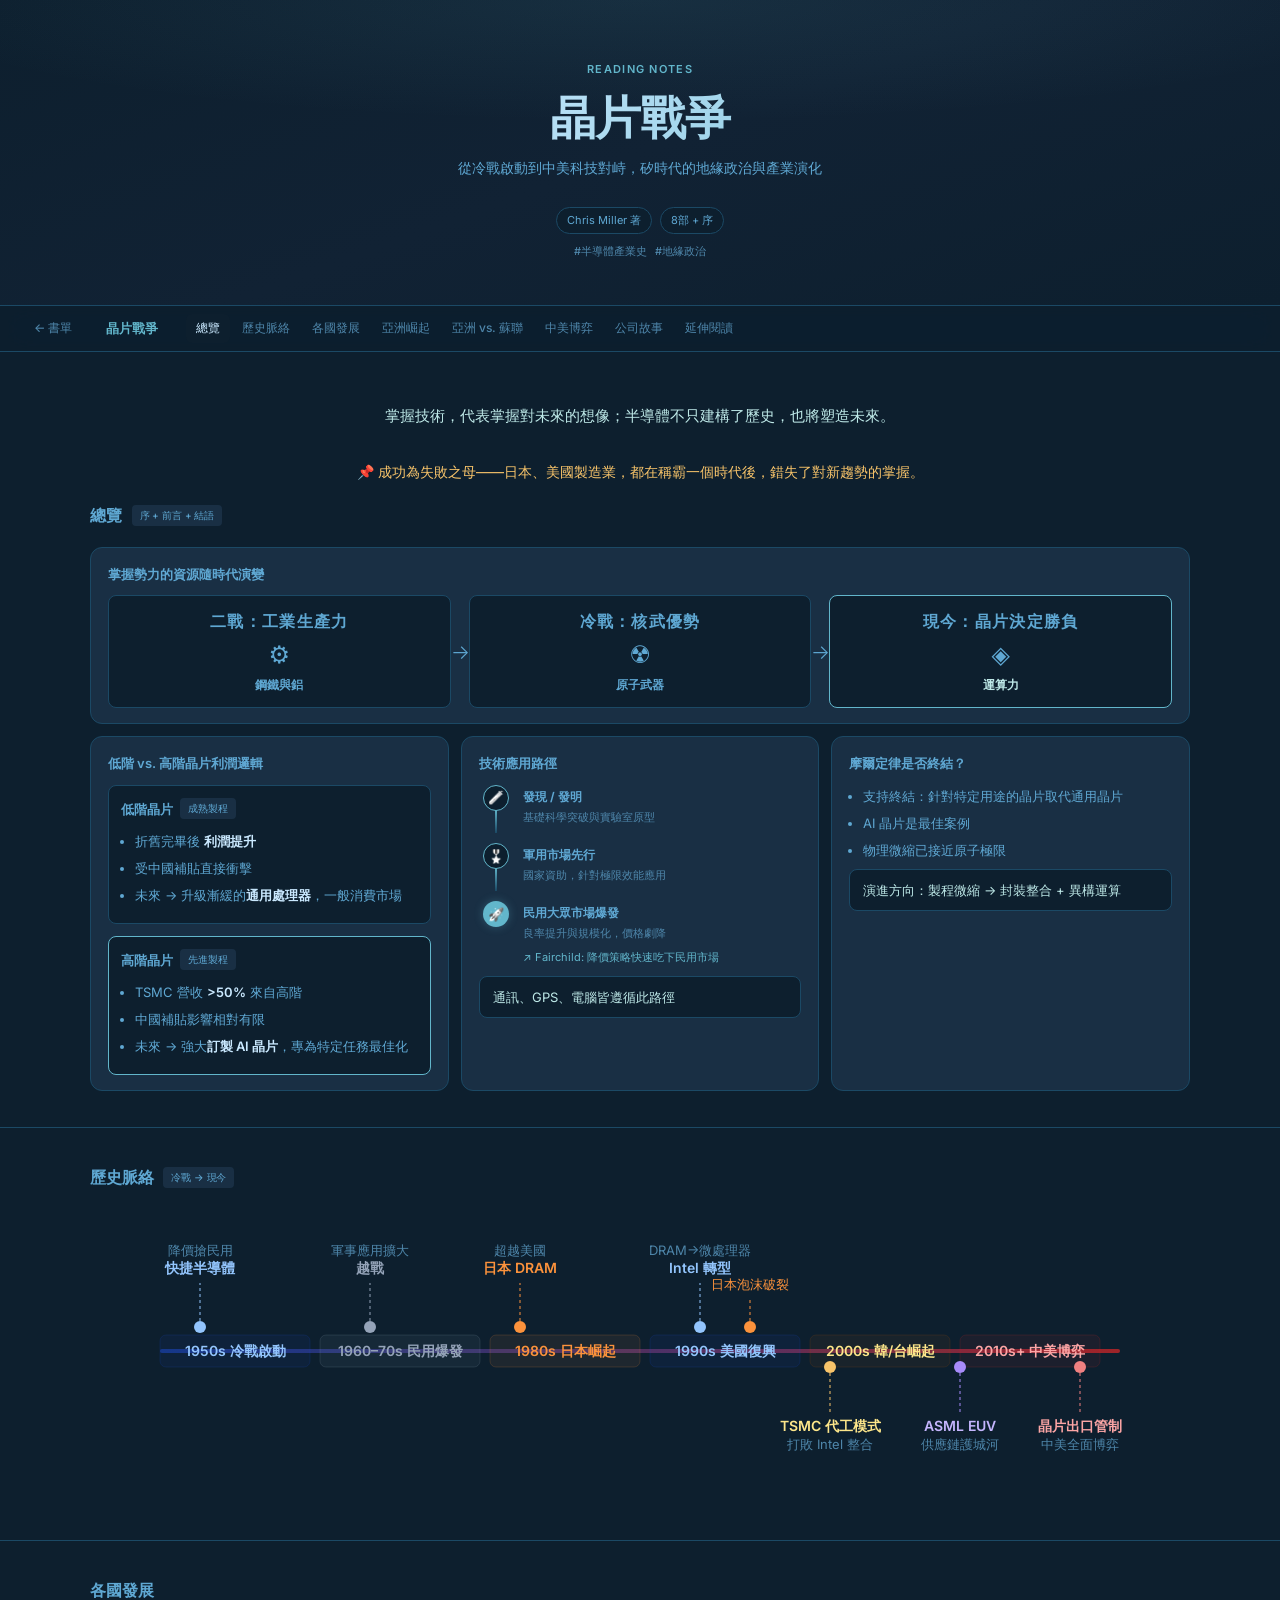
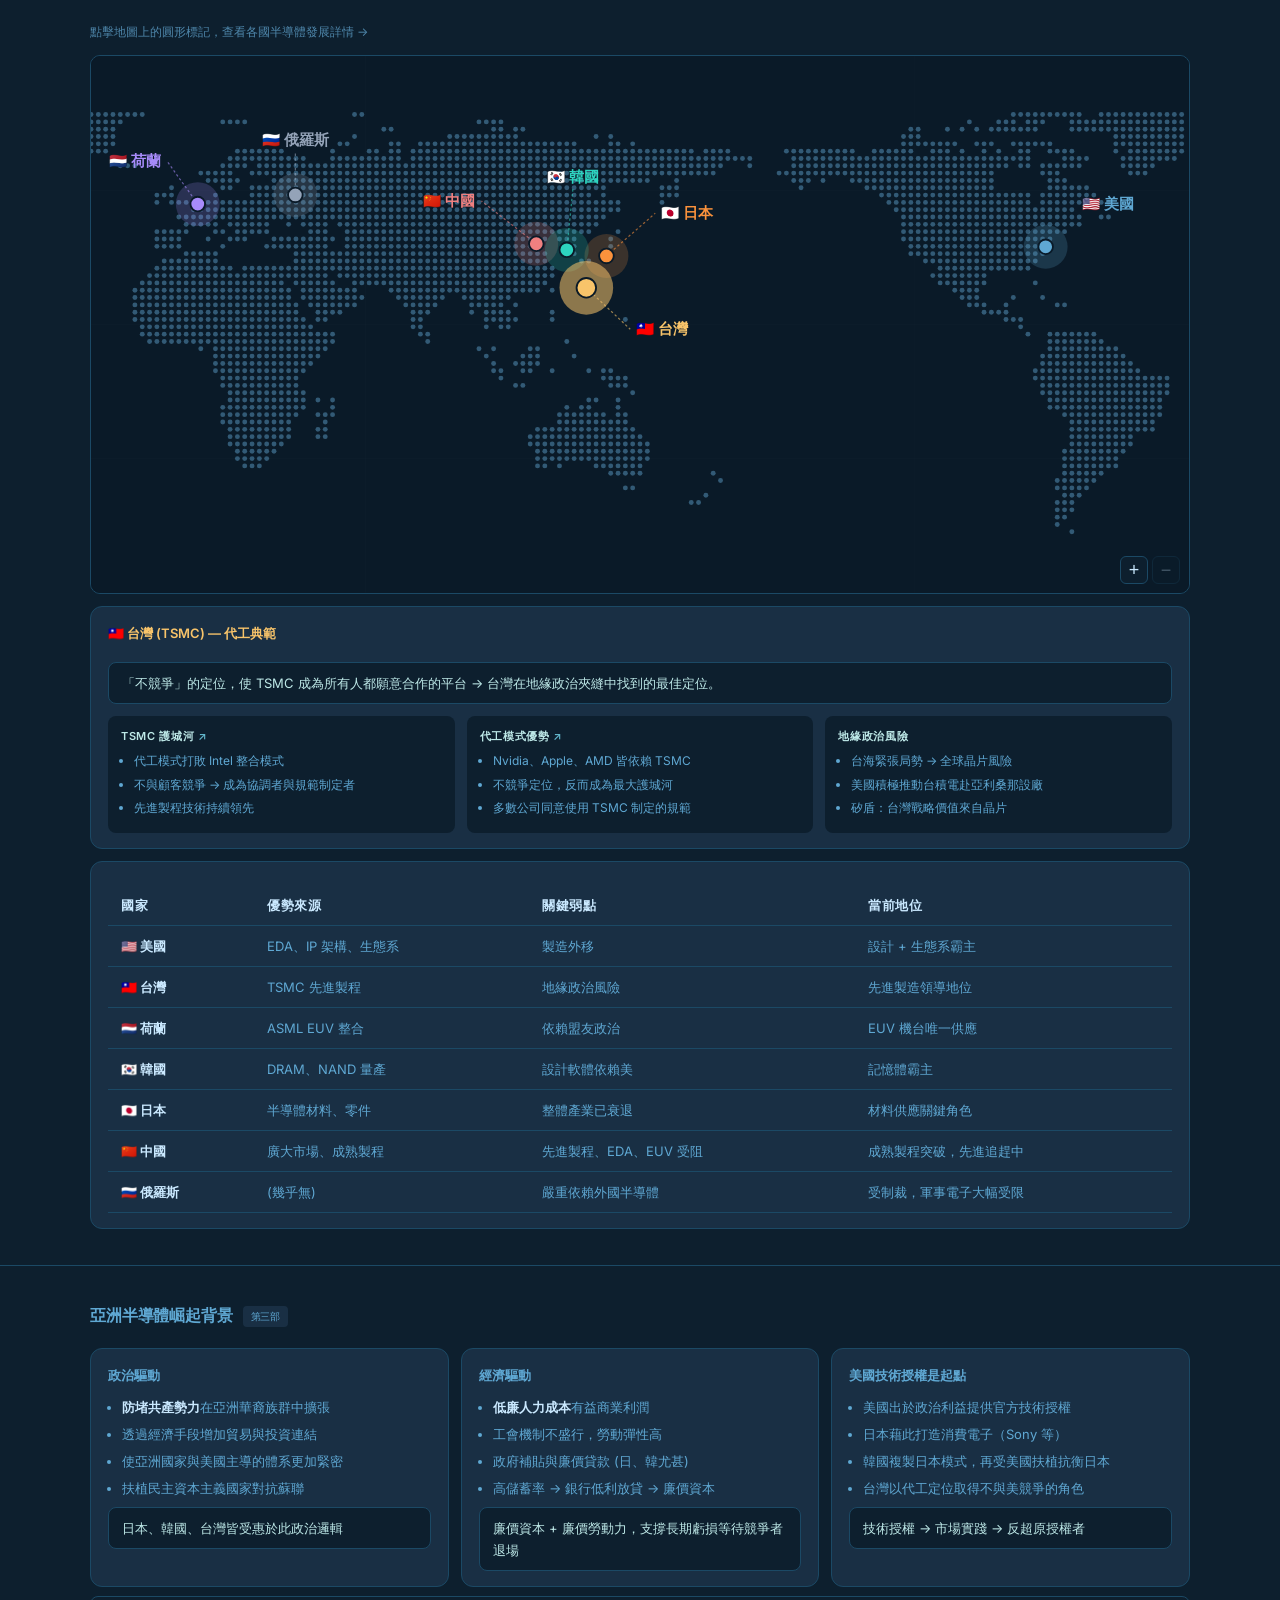
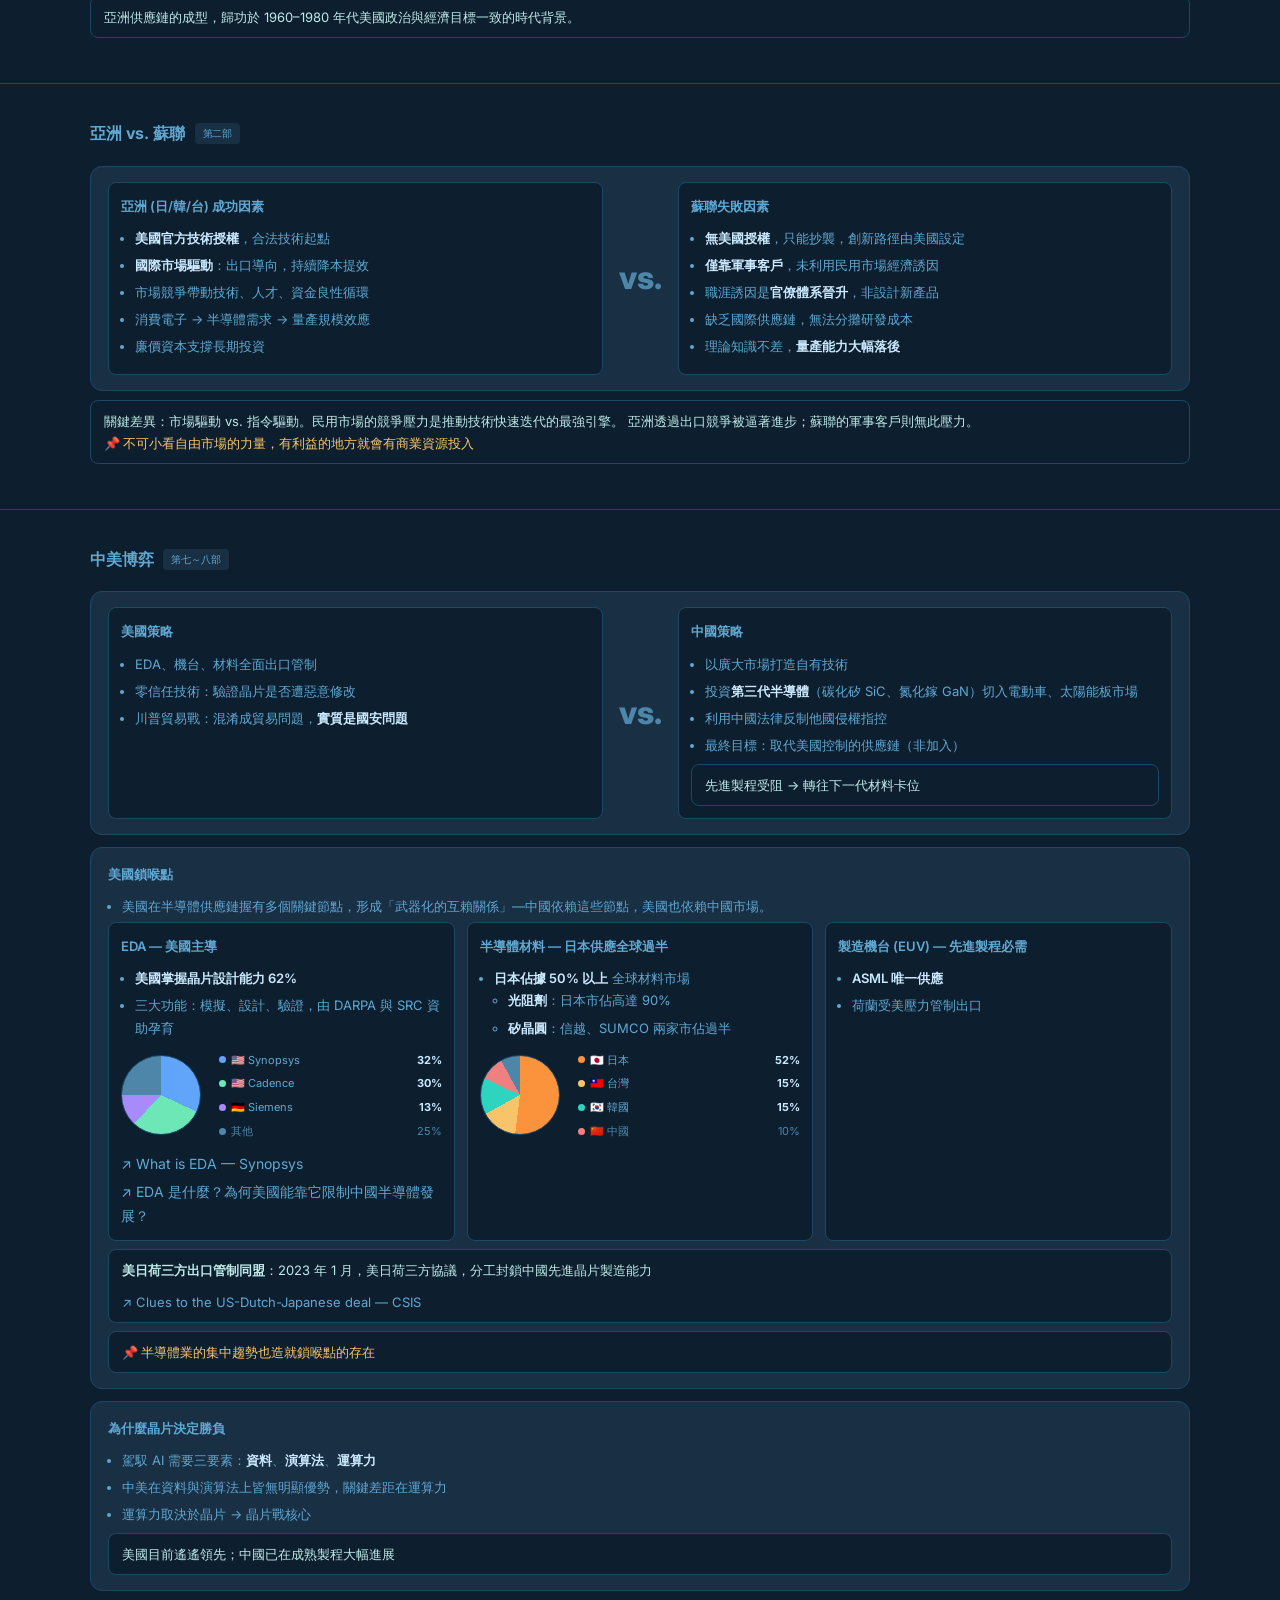
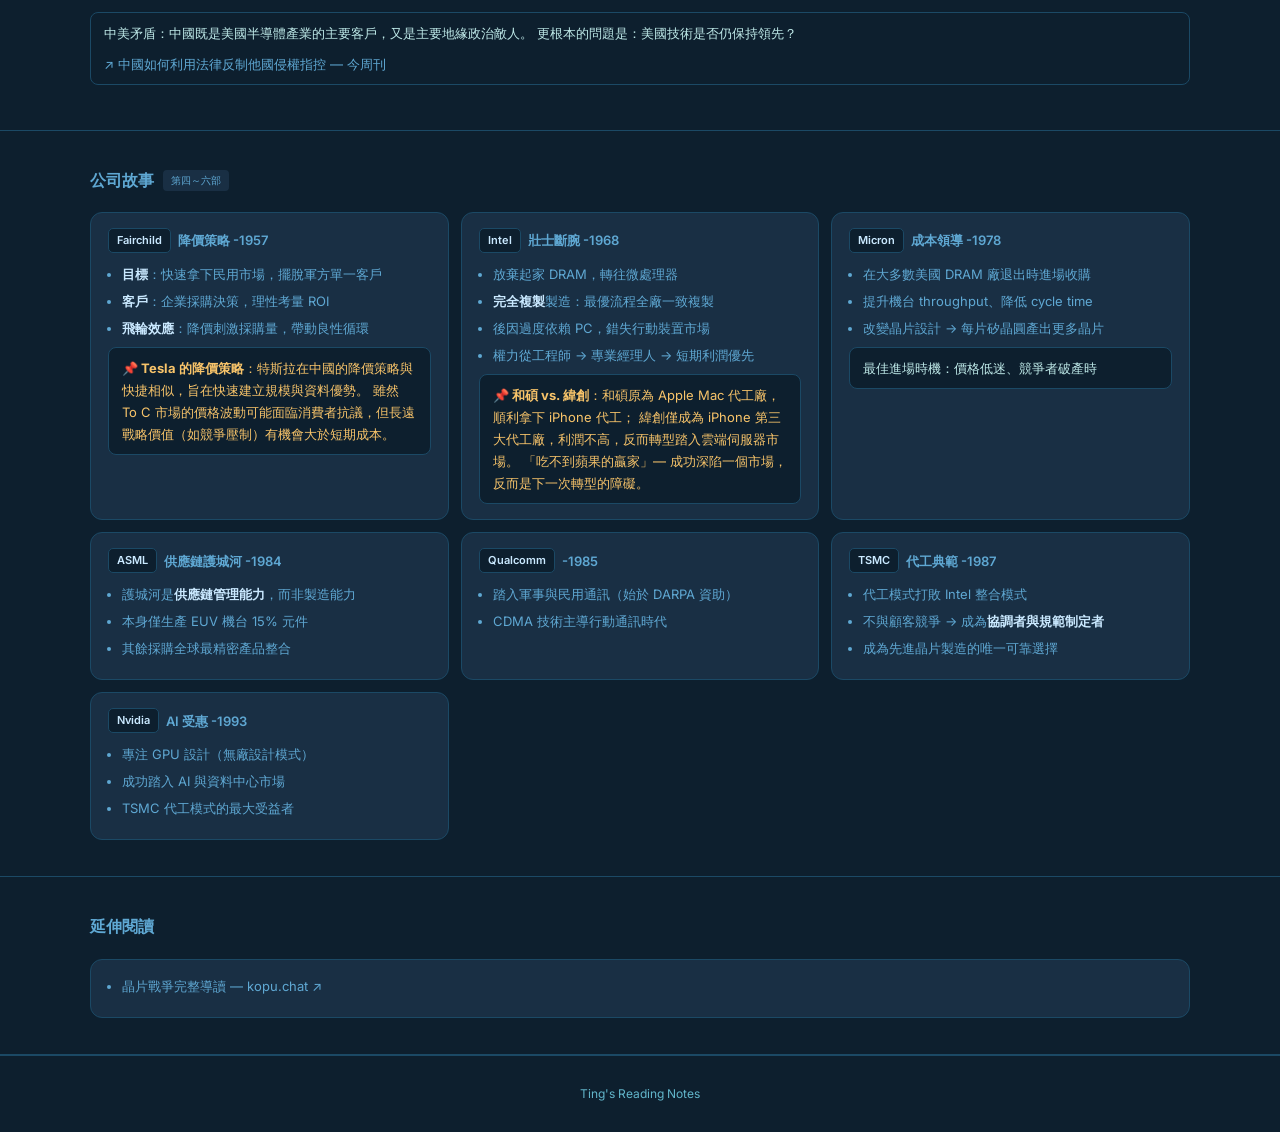
==== commit cf7968db: "Add vs. divider to comparison sections, extract to CSS - Add .grid-vs and .vs-divider classes to chi" ====
--- a/chip-war-notes/index.html
+++ b/chip-war-notes/index.html
@@ -397,7 +397,7 @@
 <section id="divide"><div class="si">
   <h2>亞洲 vs. 蘇聯 <span class="tag">第二部</span></h2>
   <div class="card">
-    <div class="grid">
+    <div class="grid-vs">
       <div class="card inner-card">
         <div class="card-title">亞洲 (日/韓/台) 成功因素</div>
         <ul>
@@ -408,6 +408,7 @@
           <li>廉價資本支撐長期投資</li>
         </ul>
       </div>
+      <div class="vs-divider">vs.</div>
       <div class="card inner-card">
         <div class="card-title">蘇聯失敗因素</div>
         <ul>
@@ -435,7 +436,7 @@
 
     <!-- 中美策略對比 -->
     <div class="card" style="grid-column:1/-1">
-      <div class="grid">
+      <div class="grid-vs">
         <div class="card inner-card">
           <div class="card-title">美國策略</div>
           <ul>
@@ -444,6 +445,7 @@
             <li>川普貿易戰：混淆成貿易問題，<strong>實質是國安問題</strong></li>
           </ul>
         </div>
+        <div class="vs-divider">vs.</div>
         <div class="card inner-card">
           <div class="card-title">中國策略</div>
           <ul>
@@ -557,7 +559,7 @@
     <div class="card" style="grid-column:1/-1">
       <div class="card-title">為什麼晶片決定勝負</div>
       <ul>
-        <li>駕馭 AI 需要三要素：<strong>資料</strong>、<strong>演算法</strong>、<strong style="color:var(--highlight)">運算力</strong></li>
+        <li>駕馭 AI 需要三要素：<strong>資料</strong>、<strong>演算法</strong>、<strong>運算力</strong></li>
         <li>中美在資料與演算法上皆無明顯優勢，關鍵差距在運算力</li>
         <li>運算力取決於晶片 → 晶片戰核心</li>
       </ul>
--- a/chip-war-notes/style.css
+++ b/chip-war-notes/style.css
@@ -66,6 +66,10 @@
 .step-title { color: var(--text); font-size: 12px; font-weight: 700; }
 .step-desc { color: var(--text-dim); font-size: 11px; margin-top: 1px; }
 
+/* ── VS DIVIDER ── */
+.grid-vs { display: grid; grid-template-columns: 1fr auto 1fr; gap: 12px; align-items: stretch; }
+.vs-divider { display: flex; align-items: center; padding: 0 4px; font-size: 2rem; font-weight: 800; color: var(--text-dim); }
+
 /* ── ERA CARDS ── */
 .era-label { color: var(--text); font-size: 16px; font-weight: 700; letter-spacing: .08em; text-transform: uppercase; margin-bottom: 8px; }
 .era-icon { color: var(--text); font-size: 24px; line-height: 1; margin-bottom: 8px; }
